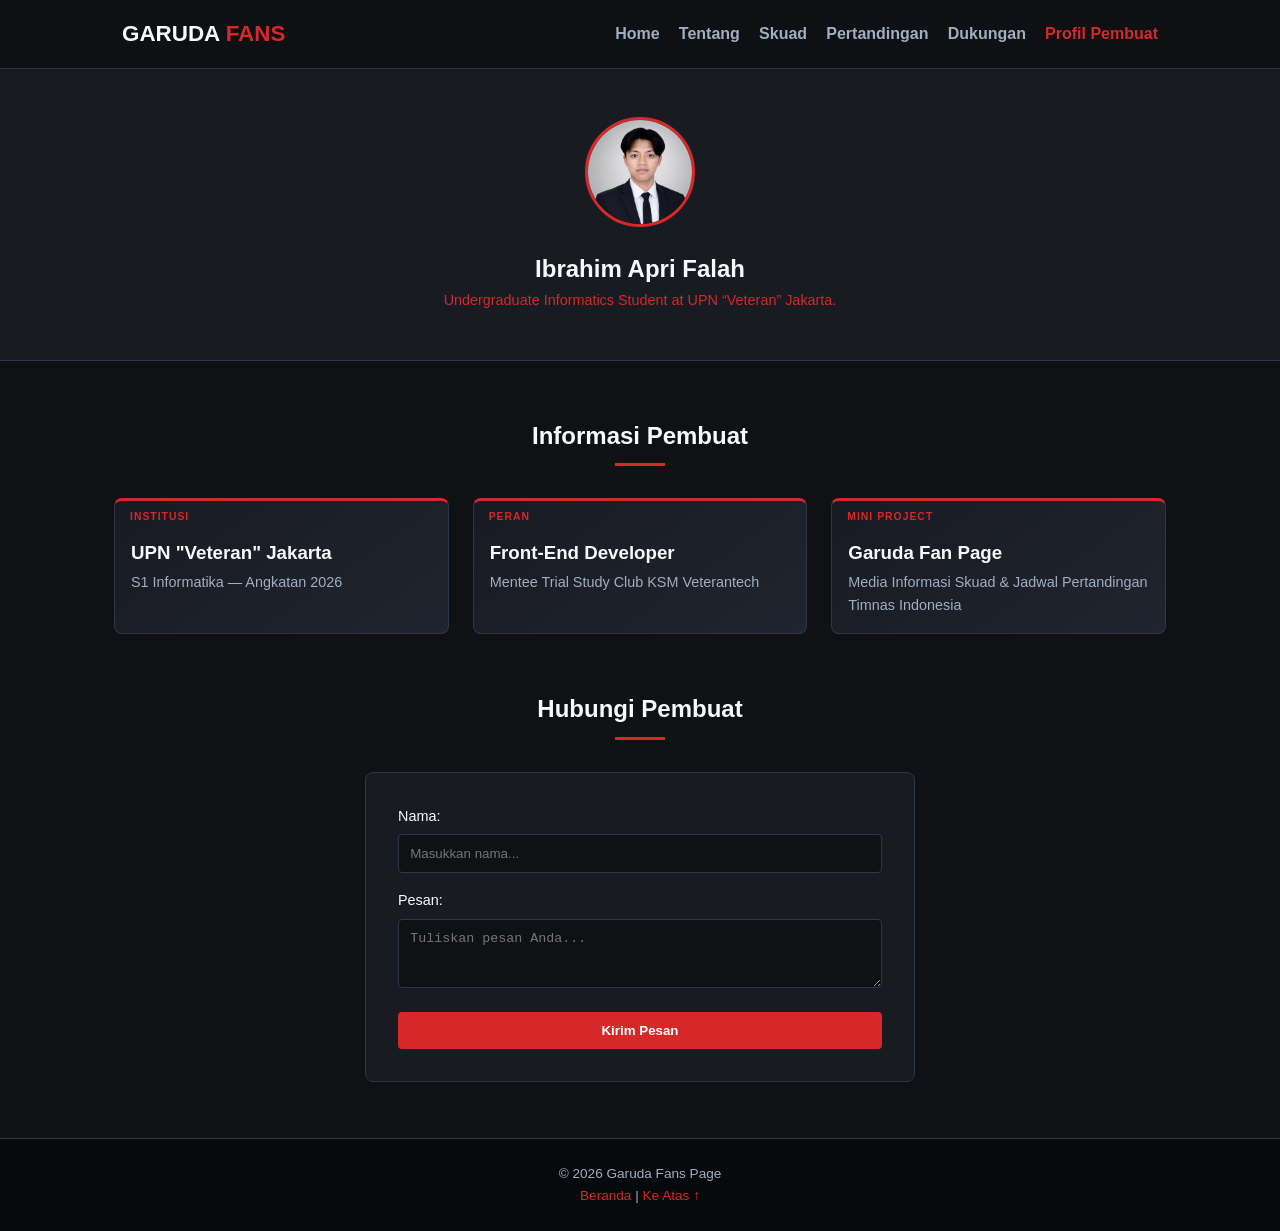
==== profile.html @ 840ba575 "Refactor code structure for improved readability and maintainability" ====
<!doctype html>
<html lang="id">
  <head>
    <meta charset="UTF-8" />
    <meta name="viewport" content="width=device-width, initial-scale=1.0" />
    <title>Profil Pembuat — Garuda Fans</title>
    <link rel="stylesheet" href="css/style.css" />
  </head>
  <body id="top">
    <header class="navbar-container">
      <nav class="navbar">
        <div class="logo">
          <a href="index.html">GARUDA <span>FANS</span></a>
        </div>
        <ul class="nav-links">
          <li><a href="index.html">Home</a></li>
          <li><a href="index.html#about">Tentang</a></li>
          <li><a href="index.html#players">Skuad</a></li>
          <li><a href="index.html#schedule">Pertandingan</a></li>
          <li><a href="index.html#favorite-form">Dukungan</a></li>
          <li><a href="profile.html" class="active">Profil Pembuat</a></li>
        </ul>
      </nav>
    </header>

    <main>
      <section class="profile-hero">
        <div class="profile-card-header">
          <div class="profile-avatar">
            <img src="/images/Baim.jpeg" alt="Foto Profil" />
          </div>
          <h1>Ibrahim Apri Falah</h1>
          <p class="profile-subtitle">
            Undergraduate Informatics Student at UPN “Veteran” Jakarta.
          </p>
        </div>
      </section>

      <section class="section-container">
        <div class="section-header">
          <h2>Informasi Pembuat</h2>
          <div class="header-line"></div>
        </div>

        <div class="info-grid">
          <div class="info-box accent-border">
            <span class="info-badge">INSTITUSI</span>
            <h3>UPN "Veteran" Jakarta</h3>
            <p>S1 Informatika — Angkatan 2026</p>
          </div>

          <div class="info-box accent-border">
            <span class="info-badge">PERAN</span>
            <h3>Front-End Developer</h3>
            <p>Mentee Trial Study Club KSM Veterantech</p>
          </div>

          <div class="info-box accent-border">
            <span class="info-badge">MINI PROJECT</span>
            <h3>Garuda Fan Page</h3>
            <p>Media Informasi Skuad & Jadwal Pertandingan Timnas Indonesia</p>
          </div>
        </div>
      </section>

      <section class="section-container">
        <div class="section-header">
          <h2>Hubungi Pembuat</h2>
          <div class="header-line"></div>
        </div>
        <form class="custom-form">
          <div class="form-group">
            <label for="sender-name">Nama:</label>
            <input
              type="text"
              id="sender-name"
              name="sender_name"
              placeholder="Masukkan nama..."
              required
            />
          </div>
          <div class="form-group">
            <label for="message">Pesan:</label>
            <textarea
              id="message"
              name="message"
              rows="3"
              placeholder="Tuliskan pesan Anda..."
            ></textarea>
          </div>
          <button type="button" class="btn btn-primary btn-block">
            Kirim Pesan 
          </button>
        </form>
      </section>
    </main>

    <footer class="footer-container">
      <div class="footer-content">
        <p>&copy; 2026 Garuda Fans Page</p>
        <p>
          <a href="index.html">Beranda</a> |
          <a href="#top">Ke Atas ↑</a>
        </p>
      </div>
    </footer>
  </body>
</html>
---- css/style.css ----
/* RESET DASAR */
* {
  margin: 0;
  padding: 0;
  box-sizing: border-box;
}

:root {
  --bg-dark: #0f1115;
  --bg-card: #181b22;
  --primary-red: #d62828;
  --primary-red-hover: #b81d1d;
  --text-light: #f8f9fa;
  --text-muted: #a0aec0;
  --border-color: #2d3748;
  --font-main: "Segoe UI", Arial, sans-serif;
}

html {
  scroll-behavior: smooth;
}

body {
  background-color: var(--bg-dark);
  color: var(--text-light);
  font-family: var(--font-main);
  line-height: 1.6;
}

/* NAVBAR (Sticky) */
.navbar-container {
  position: sticky;
  top: 0;
  z-index: 1000;
  background-color: rgba(15, 17, 21, 0.95);
  border-bottom: 1px solid var(--border-color);
}

.navbar {
  display: flex;
  justify-content: space-between;
  align-items: center;
  max-width: 1100px;
  margin: 0 auto;
  padding: 1rem 2rem;
}

.logo a {
  font-size: 1.4rem;
  font-weight: 800;
  color: var(--text-light);
  text-decoration: none;
}

.logo a span {
  color: var(--primary-red);
}

.nav-links {
  display: flex;
  list-style: none;
  gap: 1.2rem;
}

.nav-links a {
  color: var(--text-muted);
  text-decoration: none;
  font-weight: 600;
  transition: 0.3s;
}

.nav-links a:hover,
.nav-links a.active {
  color: var(--primary-red);
}

/* HERO SECTION */
.hero-section {
  background: linear-gradient(135deg, #1c0505 0%, #0f1115 100%);
  text-align: center;
  padding: 5rem 1rem;
  border-bottom: 1px solid var(--border-color);
}

.badge {
  display: inline-block;
  background-color: rgba(214, 40, 40, 0.15);
  color: var(--primary-red);
  border: 1px solid var(--primary-red);
  padding: 0.3rem 0.8rem;
  border-radius: 20px;
  font-size: 0.8rem;
  font-weight: bold;
  margin-bottom: 1rem;
}

.hero-content h1 {
  font-size: 2.5rem;
  margin-bottom: 1rem;
}

.hero-content p {
  color: var(--text-muted);
  max-width: 600px;
  margin: 0 auto 2rem auto;
}

.hero-buttons {
  display: flex;
  justify-content: center;
  gap: 1rem;
}

/* BUTTONS */
.btn {
  padding: 0.7rem 1.5rem;
  font-weight: bold;
  border-radius: 4px;
  text-decoration: none;
  cursor: pointer;
  border: none;
  transition: 0.3s;
}

.btn-primary {
  background-color: var(--primary-red);
  color: #fff;
}

.btn-primary:hover {
  background-color: var(--primary-red-hover);
}

.btn-secondary {
  background-color: transparent;
  color: var(--text-light);
  border: 1px solid var(--border-color);
}

.btn-secondary:hover {
  border-color: var(--primary-red);
  color: var(--primary-red);
}

.btn-block {
  width: 100%;
}

/* SECTIONS & LAYOUT */
.section-container {
  max-width: 1100px;
  margin: 3.5rem auto;
  padding: 0 1.5rem;
}

.section-header {
  text-align: center;
  margin-bottom: 2rem;
}

.header-line {
  width: 50px;
  height: 3px;
  background-color: var(--primary-red);
  margin: 0.5rem auto 0 auto;
}

.about-content {
  display: flex;
  gap: 2rem;
  align-items: center;
  background-color: var(--bg-card);
  padding: 2rem;
  border-radius: 8px;
  border: 1px solid var(--border-color);
}

.about-text {
  flex: 1;
}
.about-media {
  flex: 1;
}

.styled-img {
  width: 100%;
  border-radius: 6px;
}

/* CARDS (CSS Grid) */
.players-grid,
.info-grid,
.skills-grid {
  display: grid;
  grid-template-columns: repeat(auto-fit, minmax(220px, 1fr));
  gap: 1.5rem;
}

.player-card,
.info-box,
.skill-card {
  position: relative;
  background-color: var(--bg-card);
  border: 1px solid var(--border-color);
  border-radius: 8px;
  overflow: hidden;
  transition: 0.3s;
  padding: 1rem;
}

.player-card:hover {
  transform: translateY(-5px);
  border-color: var(--primary-red);
}

.card-badge {
  position: absolute;
  top: 15px;
  right: 15px;
  background-color: var(--primary-red);
  color: #fff;
  font-size: 0.7rem;
  padding: 0.2rem 0.5rem;
  border-radius: 4px;
}

/* FIX FOTO PEMAIN KEPOTONG */
.card-img-wrapper {
  width: 100%;
  height: 220px;
  overflow: hidden;
  border-radius: 4px;
}

.card-img-wrapper img {
  width: 100%;
  height: 100%;
  object-fit: cover;
  object-position: top center;
  display: block;
}

.card-body h3,
.info-box h3,
.skill-card h3 {
  margin: 0.5rem 0 0.2rem 0;
  color: var(--text-light);
}

.player-role {
  font-size: 0.85rem;
  color: var(--primary-red);
  margin-bottom: 0.5rem;
}

.player-desc,
.info-box p,
.skill-card p {
  font-size: 0.9rem;
  color: var(--text-muted);
}

/* TAMPILAN KARTU INFORMASI PRIBADI AK SEN MERAH */
.info-box.accent-border {
  position: relative;
  border-top: 3px solid var(--primary-red);
  background: linear-gradient(145deg, #181b22 0%, #20242e 100%);
  padding-top: 1.8rem;
  transition:
    transform 0.3s ease,
    box-shadow 0.3s ease;
}

.info-box.accent-border:hover {
  transform: translateY(-5px);
  box-shadow: 0 5px 15px rgba(214, 40, 40, 0.2);
}

.info-badge {
  position: absolute;
  top: 8px;
  left: 15px;
  font-size: 0.65rem;
  font-weight: 800;
  color: var(--primary-red);
  letter-spacing: 1px;
}

/* TABEL */
.table-responsive {
  overflow-x: auto;
}

.custom-table {
  width: 100%;
  border-collapse: collapse;
  background-color: var(--bg-card);
  border-radius: 8px;
  overflow: hidden;
  border: 1px solid var(--border-color);
}

.custom-table th,
.custom-table td {
  padding: 0.8rem 1rem;
  text-align: left;
  border-bottom: 1px solid var(--border-color);
}

.custom-table th {
  background-color: rgba(214, 40, 40, 0.15);
  color: var(--primary-red);
}

/* FORM */
.custom-form {
  max-width: 550px;
  margin: 0 auto;
  background-color: var(--bg-card);
  padding: 2rem;
  border-radius: 8px;
  border: 1px solid var(--border-color);
}

.form-group {
  margin-bottom: 1rem;
}

.form-group label {
  display: block;
  margin-bottom: 0.4rem;
  font-size: 0.9rem;
}

.form-group input,
.form-group textarea {
  width: 100%;
  padding: 0.7rem;
  background-color: var(--bg-dark);
  border: 1px solid var(--border-color);
  border-radius: 4px;
  color: var(--text-light);
}

.form-group input:focus,
.form-group textarea:focus {
  outline: none;
  border-color: var(--primary-red);
}

/* PROFIL HEADER */
.profile-hero {
  background-color: var(--bg-card);
  padding: 3rem 1rem;
  text-align: center;
  border-bottom: 1px solid var(--border-color);
}

.profile-avatar img {
  width: 110px;
  height: 110px;
  border-radius: 50%;
  border: 3px solid var(--primary-red);
  margin-bottom: 1rem;
  object-fit: cover;
  object-position: top center;
}

.profile-subtitle {
  color: var(--primary-red);
  font-size: 0.9rem;
}

/* FOOTER */
.footer-container {
  background-color: #08090c;
  border-top: 1px solid var(--border-color);
  padding: 1.5rem;
  text-align: center;
  margin-top: 3rem;
}

.footer-content p {
  color: var(--text-muted);
  font-size: 0.85rem;
}

.footer-content a {
  color: var(--primary-red);
  text-decoration: none;
}
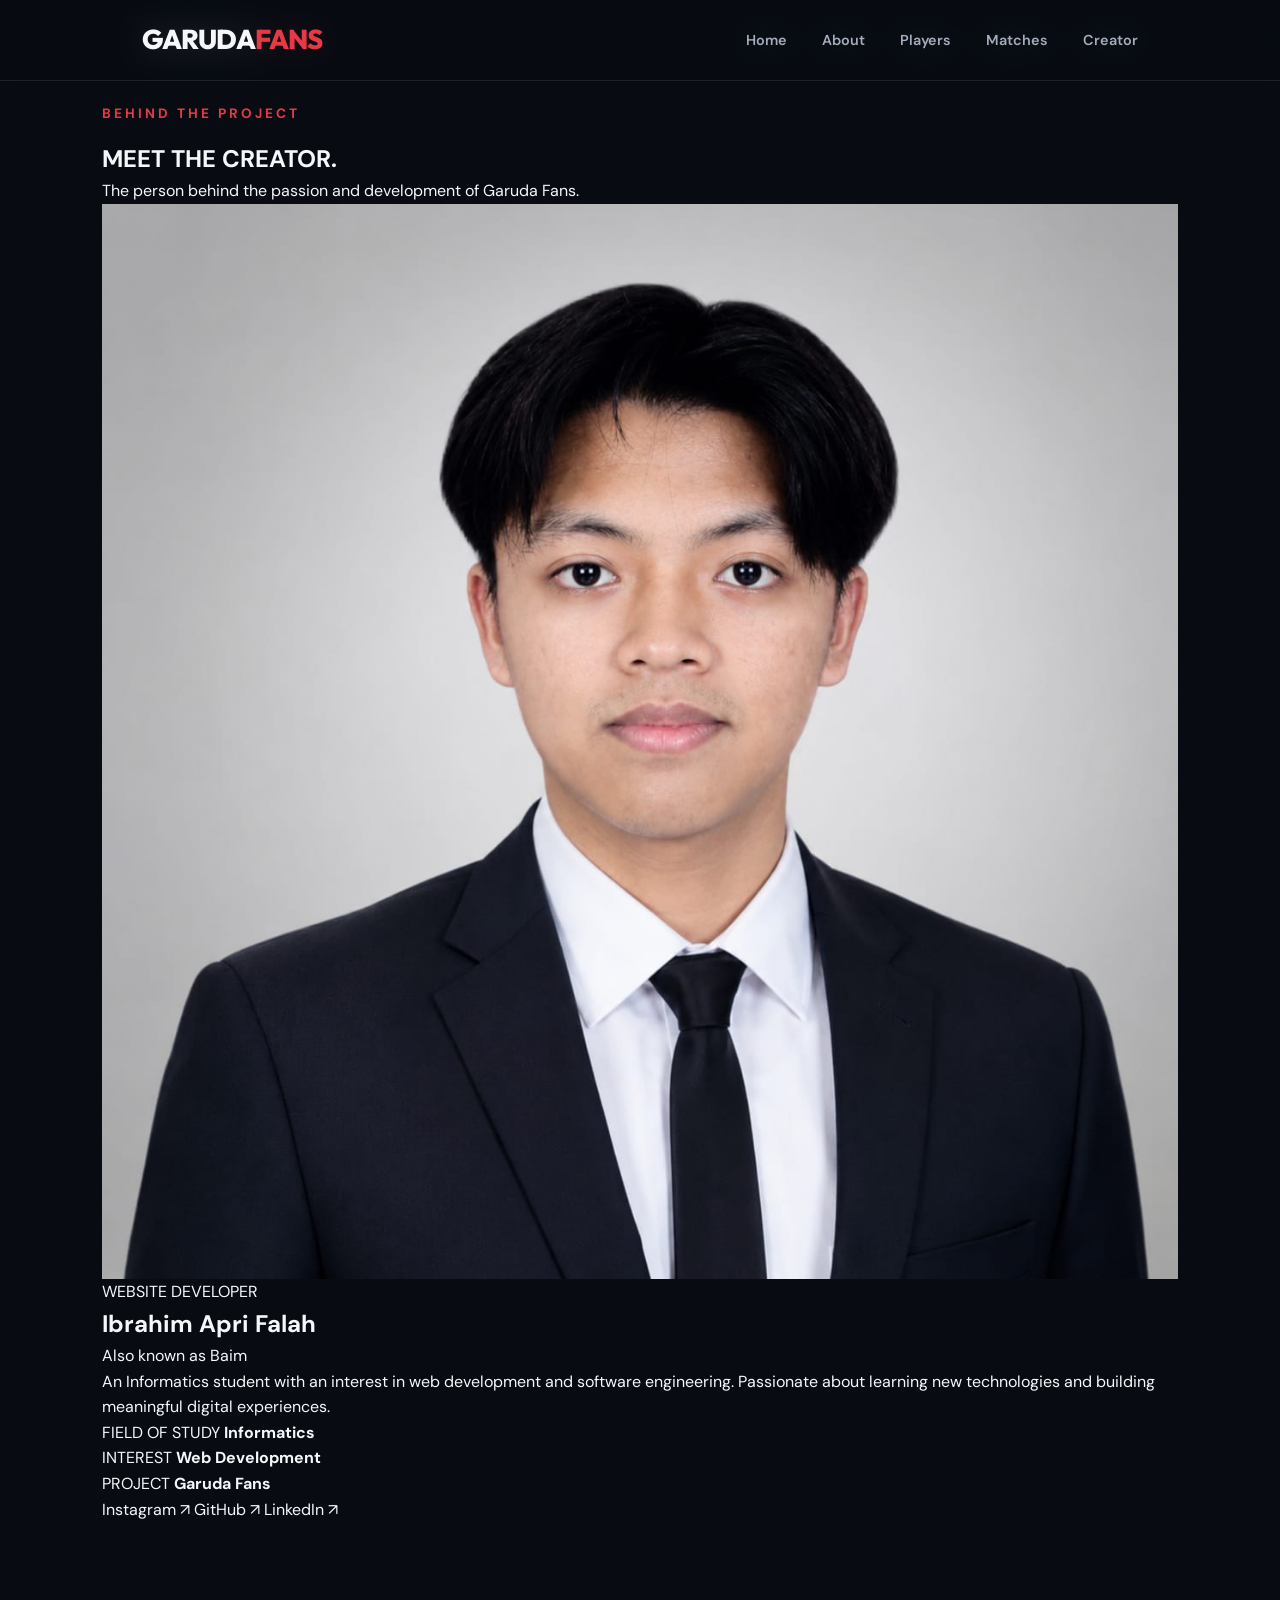
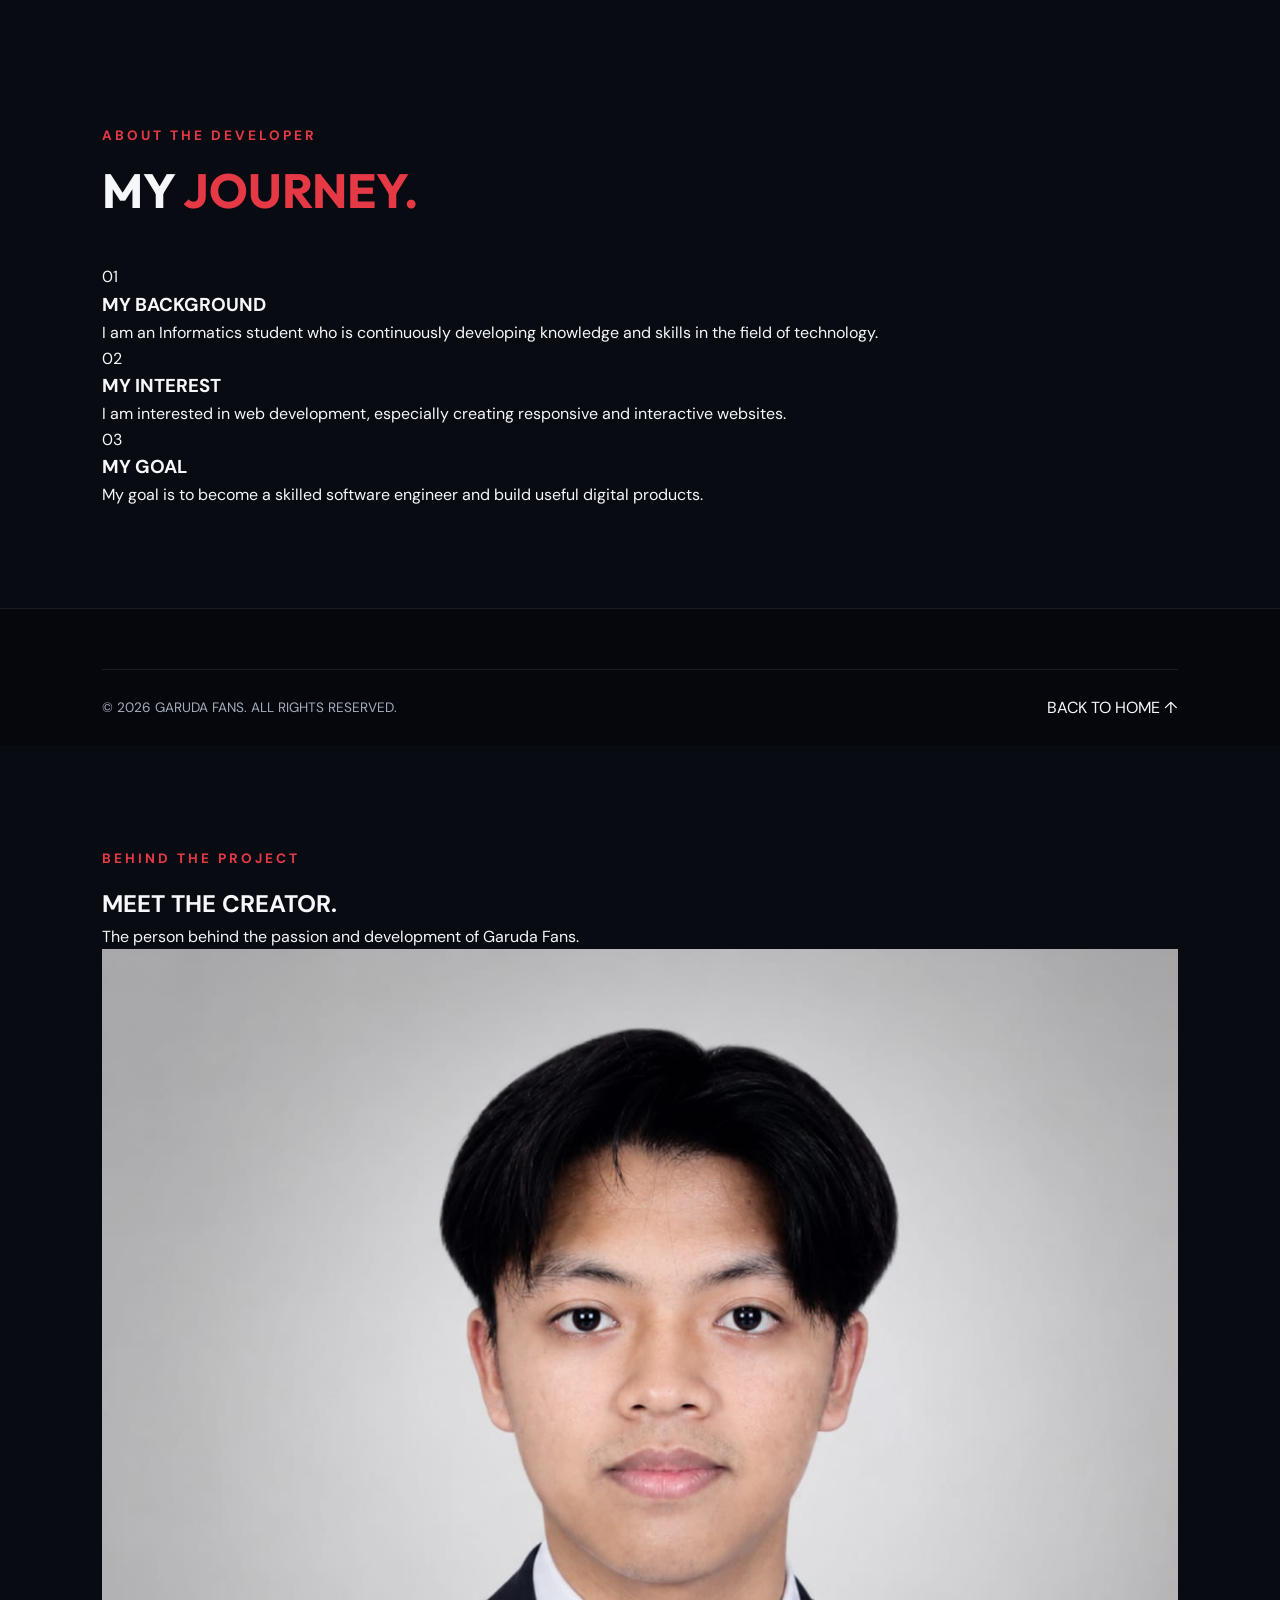
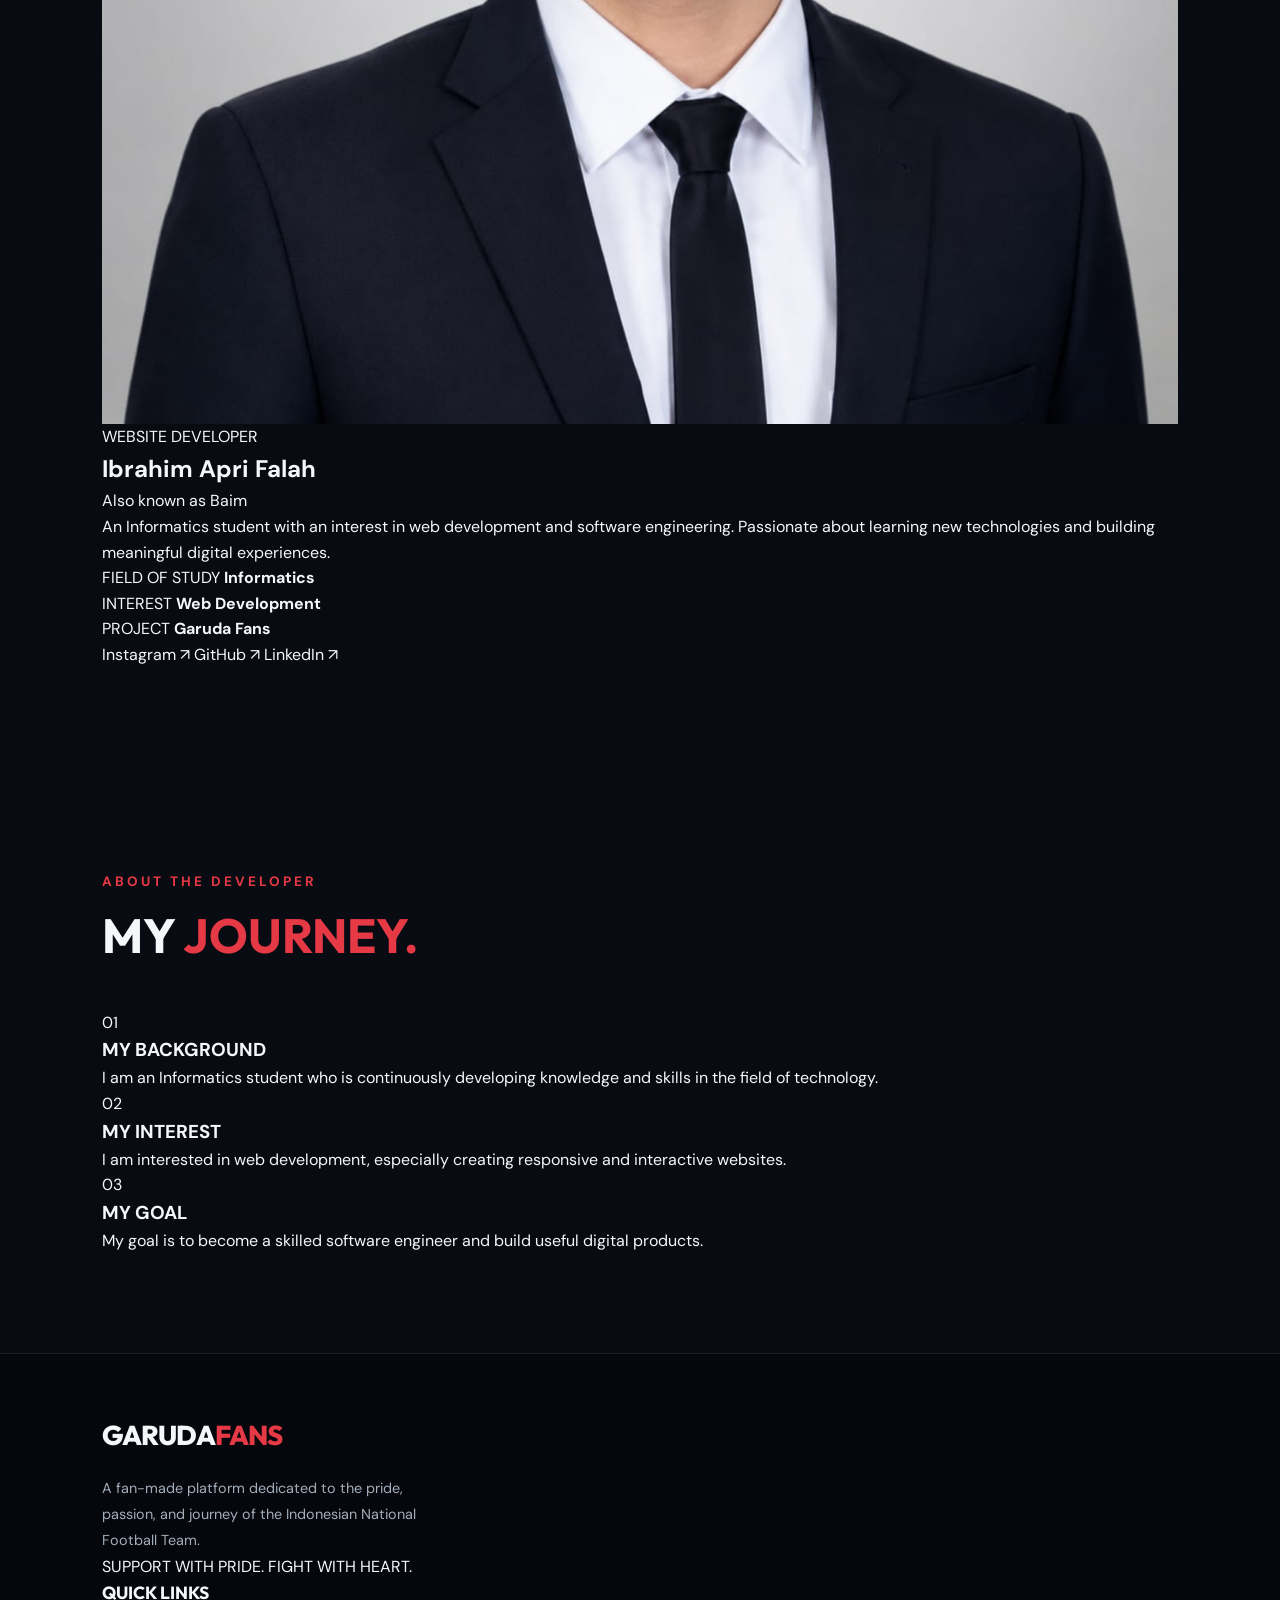
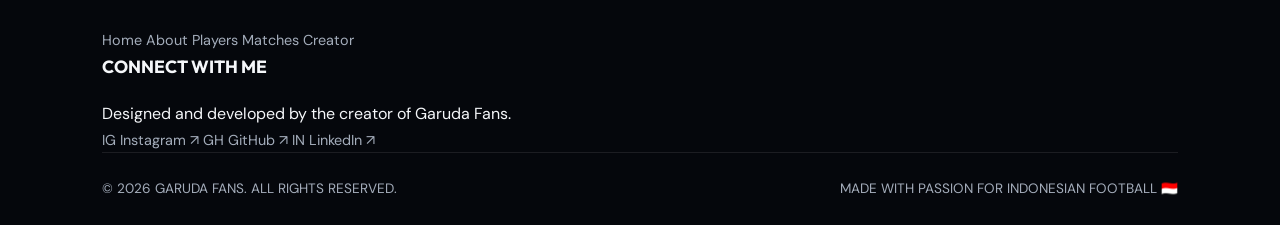
==== commit e7a92e9e: "feat: Implement main JavaScript functionality and update profile page layout and content" ====
--- a/profile.html
+++ b/profile.html
@@ -1,108 +1,417 @@
 <!doctype html>
-<html lang="id">
+<html lang="en">
   <head>
     <meta charset="UTF-8" />
     <meta name="viewport" content="width=device-width, initial-scale=1.0" />
-    <title>Profil Pembuat — Garuda Fans</title>
+
+    <title>Creator Profile | Garuda Fans</title>
+
     <link rel="stylesheet" href="css/style.css" />
   </head>
-  <body id="top">
-    <header class="navbar-container">
-      <nav class="navbar">
-        <div class="logo">
-          <a href="index.html">GARUDA <span>FANS</span></a>
-        </div>
+
+  <body class="profile-page">
+    <!-- Navbar -->
+    <header class="site-header">
+      <nav class="navbar container">
+        <a href="index.html" class="logo"> GARUDA<span>FANS</span> </a>
+
         <ul class="nav-links">
           <li><a href="index.html">Home</a></li>
-          <li><a href="index.html#about">Tentang</a></li>
-          <li><a href="index.html#players">Skuad</a></li>
-          <li><a href="index.html#schedule">Pertandingan</a></li>
-          <li><a href="index.html#favorite-form">Dukungan</a></li>
-          <li><a href="profile.html" class="active">Profil Pembuat</a></li>
+          <li><a href="index.html#about">About</a></li>
+          <li><a href="index.html#players">Players</a></li>
+          <li><a href="index.html#schedule">Matches</a></li>
+          <li><a href="profile.html" class="active">Creator</a></li>
         </ul>
       </nav>
     </header>
 
+    <!-- Profile Hero -->
     <main>
       <section class="profile-hero">
-        <div class="profile-card-header">
-          <div class="profile-avatar">
-            <img src="/images/Baim.jpeg" alt="Foto Profil" />
-          </div>
-          <h1>Ibrahim Apri Falah</h1>
-          <p class="profile-subtitle">
-            Undergraduate Informatics Student at UPN “Veteran” Jakarta.
-          </p>
+        <div class="container">
+          <div class="profile-heading">
+            <span class="section-label">BEHIND THE PROJECT</span>
+            <h1>MEET THE <span>CREATOR.</span></h1>
+            <p>The person behind the passion and development of Garuda Fans.</p>
+          </div>
+
+          <div class="profile-card">
+            <div class="profile-image">
+              <img src="assets/images/Baim.jpeg" alt="Garuda Fans creator" />
+            </div>
+
+            <div class="profile-info">
+              <span class="content-label">WEBSITE DEVELOPER</span>
+
+              <h2>Ibrahim Apri Falah</h2>
+
+              <p class="profile-nickname">Also known as Baim</p>
+
+              <p class="profile-description">
+                An Informatics student with an interest in web development and
+                software engineering. Passionate about learning new technologies
+                and building meaningful digital experiences.
+              </p>
+
+              <div class="profile-details">
+                <div class="profile-detail-item">
+                  <span>FIELD OF STUDY</span>
+                  <strong>Informatics</strong>
+                </div>
+
+                <div class="profile-detail-item">
+                  <span>INTEREST</span>
+                  <strong>Web Development</strong>
+                </div>
+
+                <div class="profile-detail-item">
+                  <span>PROJECT</span>
+                  <strong>Garuda Fans</strong>
+                </div>
+              </div>
+
+              <div class="profile-socials">
+                <a
+                  href="https://instagram.com/USERNAME"
+                  target="_blank"
+                  rel="noopener noreferrer"
+                >
+                  Instagram ↗
+                </a>
+
+                <a
+                  href="https://github.com/USERNAME"
+                  target="_blank"
+                  rel="noopener noreferrer"
+                >
+                  GitHub ↗
+                </a>
+
+                <a
+                  href="https://linkedin.com/in/USERNAME"
+                  target="_blank"
+                  rel="noopener noreferrer"
+                >
+                  LinkedIn ↗
+                </a>
+              </div>
+            </div>
+          </div>
         </div>
       </section>
 
-      <section class="section-container">
-        <div class="section-header">
-          <h2>Informasi Pembuat</h2>
-          <div class="header-line"></div>
-        </div>
-
-        <div class="info-grid">
-          <div class="info-box accent-border">
-            <span class="info-badge">INSTITUSI</span>
-            <h3>UPN "Veteran" Jakarta</h3>
-            <p>S1 Informatika — Angkatan 2026</p>
-          </div>
-
-          <div class="info-box accent-border">
-            <span class="info-badge">PERAN</span>
-            <h3>Front-End Developer</h3>
-            <p>Mentee Trial Study Club KSM Veterantech</p>
-          </div>
-
-          <div class="info-box accent-border">
-            <span class="info-badge">MINI PROJECT</span>
-            <h3>Garuda Fan Page</h3>
-            <p>Media Informasi Skuad & Jadwal Pertandingan Timnas Indonesia</p>
-          </div>
-        </div>
-      </section>
-
-      <section class="section-container">
-        <div class="section-header">
-          <h2>Hubungi Pembuat</h2>
-          <div class="header-line"></div>
-        </div>
-        <form class="custom-form">
-          <div class="form-group">
-            <label for="sender-name">Nama:</label>
-            <input
-              type="text"
-              id="sender-name"
-              name="sender_name"
-              placeholder="Masukkan nama..."
-              required
-            />
-          </div>
-          <div class="form-group">
-            <label for="message">Pesan:</label>
-            <textarea
-              id="message"
-              name="message"
-              rows="3"
-              placeholder="Tuliskan pesan Anda..."
-            ></textarea>
-          </div>
-          <button type="button" class="btn btn-primary btn-block">
-            Kirim Pesan 
-          </button>
-        </form>
+      <!-- About Creator -->
+      <section class="creator-about">
+        <div class="container">
+          <div class="section-heading">
+            <span class="section-label">ABOUT THE DEVELOPER</span>
+            <h2>MY <span>JOURNEY.</span></h2>
+          </div>
+
+          <div class="creator-about-content">
+            <div class="creator-about-card">
+              <span>01</span>
+              <h3>MY BACKGROUND</h3>
+              <p>
+                I am an Informatics student who is continuously developing
+                knowledge and skills in the field of technology.
+              </p>
+            </div>
+
+            <div class="creator-about-card">
+              <span>02</span>
+              <h3>MY INTEREST</h3>
+              <p>
+                I am interested in web development, especially creating
+                responsive and interactive websites.
+              </p>
+            </div>
+
+            <div class="creator-about-card">
+              <span>03</span>
+              <h3>MY GOAL</h3>
+              <p>
+                My goal is to become a skilled software engineer and build
+                useful digital products.
+              </p>
+            </div>
+          </div>
+        </div>
       </section>
     </main>
 
-    <footer class="footer-container">
-      <div class="footer-content">
-        <p>&copy; 2026 Garuda Fans Page</p>
-        <p>
-          <a href="index.html">Beranda</a> |
-          <a href="#top">Ke Atas ↑</a>
-        </p>
+    <!-- Footer -->
+    <footer class="site-footer">
+      <div class="container">
+        <div class="footer-bottom">
+          <p>© 2026 GARUDA FANS. ALL RIGHTS RESERVED.</p>
+
+          <a href="index.html"> BACK TO HOME ↑ </a>
+        </div>
       </div>
     </footer>
   </body>
 </html>
+
+<!doctype html>
+<html lang="en">
+  <head>
+    <meta charset="UTF-8" />
+    <meta name="viewport" content="width=device-width, initial-scale=1.0" />
+
+    <meta
+      name="description"
+      content="Meet the creator behind Garuda Fans, a fan-made platform dedicated to the Indonesian National Football Team."
+    />
+
+    <title>Creator Profile | Garuda Fans</title>
+
+    <link rel="stylesheet" href="css/style.css" />
+  </head>
+
+  <body class="profile-page">
+    <!-- ==============================
+         NAVIGATION
+    ============================== -->
+    <header class="site-header">
+      <nav class="navbar container">
+        <a href="index.html" class="logo"> GARUDA<span>FANS</span> </a>
+
+        <ul class="nav-links" id="nav-menu">
+          <li><a href="index.html">Home</a></li>
+          <li><a href="index.html#about">About</a></li>
+          <li><a href="index.html#players">Players</a></li>
+          <li><a href="index.html#schedule">Matches</a></li>
+          <li><a href="profile.html" class="active">Creator</a></li>
+        </ul>
+
+        <button
+          class="menu-toggle"
+          id="menu-toggle"
+          type="button"
+          aria-label="Open navigation menu"
+          aria-expanded="false"
+          aria-controls="nav-menu"
+        >
+          <span></span>
+          <span></span>
+          <span></span>
+        </button>
+      </nav>
+    </header>
+
+    <main>
+      <!-- ==============================
+           PROFILE HERO
+      ============================== -->
+      <section class="profile-hero">
+        <div class="container">
+          <div class="profile-heading">
+            <span class="section-label">BEHIND THE PROJECT</span>
+
+            <h1>MEET THE <span>CREATOR.</span></h1>
+
+            <p>The person behind the passion and development of Garuda Fans.</p>
+          </div>
+
+          <div class="profile-card">
+            <div class="profile-image">
+              <img
+                src="assets/images/Baim.jpeg"
+                alt="Portrait of Ibrahim Apri Falah, creator of Garuda Fans"
+              />
+            </div>
+
+            <div class="profile-info">
+              <span class="content-label">WEBSITE DEVELOPER</span>
+
+              <h2>Ibrahim Apri Falah</h2>
+
+              <p class="profile-nickname">Also known as Baim</p>
+
+              <p class="profile-description">
+                An Informatics student with an interest in web development and
+                software engineering. Passionate about learning new technologies
+                and building meaningful digital experiences.
+              </p>
+
+              <div class="profile-details">
+                <div class="profile-detail-item">
+                  <span>FIELD OF STUDY</span>
+                  <strong>Informatics</strong>
+                </div>
+
+                <div class="profile-detail-item">
+                  <span>INTEREST</span>
+                  <strong>Web Development</strong>
+                </div>
+
+                <div class="profile-detail-item">
+                  <span>PROJECT</span>
+                  <strong>Garuda Fans</strong>
+                </div>
+              </div>
+
+              <!-- Social Media -->
+              <div class="profile-socials">
+                <a
+                  href="https://instagram.com/USERNAME"
+                  target="_blank"
+                  rel="noopener noreferrer"
+                >
+                  Instagram ↗
+                </a>
+
+                <a
+                  href="https://github.com/USERNAME"
+                  target="_blank"
+                  rel="noopener noreferrer"
+                >
+                  GitHub ↗
+                </a>
+
+                <a
+                  href="https://linkedin.com/in/USERNAME"
+                  target="_blank"
+                  rel="noopener noreferrer"
+                >
+                  LinkedIn ↗
+                </a>
+              </div>
+            </div>
+          </div>
+        </div>
+      </section>
+
+      <!-- ==============================
+           CREATOR ABOUT
+      ============================== -->
+      <section class="creator-about">
+        <div class="container">
+          <div class="section-heading">
+            <span class="section-label">ABOUT THE DEVELOPER</span>
+
+            <h2>MY <span>JOURNEY.</span></h2>
+          </div>
+
+          <div class="creator-about-content">
+            <div class="creator-about-card">
+              <span>01</span>
+
+              <h3>MY BACKGROUND</h3>
+
+              <p>
+                I am an Informatics student who is continuously developing
+                knowledge and skills in the field of technology.
+              </p>
+            </div>
+
+            <div class="creator-about-card">
+              <span>02</span>
+
+              <h3>MY INTEREST</h3>
+
+              <p>
+                I am interested in web development, especially creating
+                responsive and interactive websites.
+              </p>
+            </div>
+
+            <div class="creator-about-card">
+              <span>03</span>
+
+              <h3>MY GOAL</h3>
+
+              <p>
+                My goal is to become a skilled software engineer and build
+                useful digital products.
+              </p>
+            </div>
+          </div>
+        </div>
+      </section>
+    </main>
+
+    <!-- ==============================
+         FOOTER
+    ============================== -->
+    <footer class="site-footer">
+      <div class="container">
+        <div class="footer-main">
+          <div class="footer-brand">
+            <a href="index.html" class="logo"> GARUDA<span>FANS</span> </a>
+
+            <p>
+              A fan-made platform dedicated to the pride, passion, and journey
+              of the Indonesian National Football Team.
+            </p>
+
+            <span class="footer-tagline">
+              SUPPORT WITH PRIDE. FIGHT WITH HEART.
+            </span>
+          </div>
+
+          <div class="footer-links">
+            <h3>QUICK LINKS</h3>
+
+            <a href="index.html">Home</a>
+            <a href="index.html#about">About</a>
+            <a href="index.html#players">Players</a>
+            <a href="index.html#schedule">Matches</a>
+            <a href="profile.html">Creator</a>
+          </div>
+
+          <div class="footer-social">
+            <h3>CONNECT WITH ME</h3>
+
+            <p>Designed and developed by the creator of Garuda Fans.</p>
+
+            <div class="social-list">
+              <a
+                href="https://instagram.com/USERNAME"
+                target="_blank"
+                rel="noopener noreferrer"
+                class="social-link"
+              >
+                <span>IG</span>
+                Instagram
+                <span class="social-arrow">↗</span>
+              </a>
+
+              <a
+                href="https://github.com/USERNAME"
+                target="_blank"
+                rel="noopener noreferrer"
+                class="social-link"
+              >
+                <span>GH</span>
+                GitHub
+                <span class="social-arrow">↗</span>
+              </a>
+
+              <a
+                href="https://linkedin.com/in/USERNAME"
+                target="_blank"
+                rel="noopener noreferrer"
+                class="social-link"
+              >
+                <span>IN</span>
+                LinkedIn
+                <span class="social-arrow">↗</span>
+              </a>
+            </div>
+          </div>
+        </div>
+
+        <div class="footer-bottom">
+          <p>© 2026 GARUDA FANS. ALL RIGHTS RESERVED.</p>
+
+          <p>MADE WITH PASSION FOR INDONESIAN FOOTBALL 🇮🇩</p>
+        </div>
+      </div>
+    </footer>
+
+    <!-- MAIN JAVASCRIPT -->
+    <script src="js/script.js"></script>
+  </body>
+</html>
--- a/css/style.css
+++ b/css/style.css
@@ -1,391 +1,1250 @@
-/* RESET DASAR */
+/* ==============================
+   GARUDA FANS
+   DARK MODERN STYLESHEET
+============================== */
+
+/* ==============================
+   1. GLOBAL RESET & VARIABLES
+============================== */
+
+@import url("https://fonts.googleapis.com/css2?family=DM+Sans:wght@400;500;600;700&family=Outfit:wght@400;500;600;700;800&display=swap");
+
+:root {
+  --bg-primary: #080b12;
+  --bg-secondary: #101622;
+  --bg-card: #151d2b;
+  --bg-card-hover: #1c2738;
+
+  --accent-red: #e63946;
+  --accent-red-dark: #b91f2b;
+  --accent-gold: #f4c542;
+
+  --text-primary: #f5f7fa;
+  --text-secondary: #a4adbb;
+  --border-color: rgba(255, 255, 255, 0.09);
+
+  --font-heading: "Outfit", sans-serif;
+  --font-body: "DM Sans", sans-serif;
+
+  --container-width: 1200px;
+  --section-padding: 100px 8%;
+}
+
 * {
   margin: 0;
   padding: 0;
   box-sizing: border-box;
 }
 
-:root {
-  --bg-dark: #0f1115;
-  --bg-card: #181b22;
-  --primary-red: #d62828;
-  --primary-red-hover: #b81d1d;
-  --text-light: #f8f9fa;
-  --text-muted: #a0aec0;
-  --border-color: #2d3748;
-  --font-main: "Segoe UI", Arial, sans-serif;
-}
-
 html {
   scroll-behavior: smooth;
+  scroll-padding-top: 90px;
 }
 
 body {
-  background-color: var(--bg-dark);
-  color: var(--text-light);
-  font-family: var(--font-main);
+  background: var(--bg-primary);
+  color: var(--text-primary);
+  font-family: var(--font-body);
   line-height: 1.6;
-}
-
-/* NAVBAR (Sticky) */
-.navbar-container {
-  position: sticky;
+  overflow-x: hidden;
+}
+
+a {
+  color: inherit;
+  text-decoration: none;
+}
+
+button,
+input,
+textarea {
+  font: inherit;
+}
+
+button {
+  cursor: pointer;
+}
+
+img {
+  display: block;
+  max-width: 100%;
+}
+
+section {
+  padding: var(--section-padding);
+}
+
+.section-container,
+.container {
+  max-width: var(--container-width);
+  margin: 0 auto;
+}
+
+.section-heading {
+  margin-bottom: 45px;
+}
+
+.section-heading h2 {
+  font-family: var(--font-heading);
+  font-size: clamp(2rem, 4vw, 3rem);
+  font-weight: 700;
+  line-height: 1.2;
+}
+
+.section-heading h2 span {
+  color: var(--accent-red);
+}
+
+.section-heading p {
+  margin-top: 12px;
+  color: var(--text-secondary);
+  max-width: 600px;
+}
+
+.section-label {
+  display: inline-block;
+  color: var(--accent-red);
+  font-size: 0.85rem;
+  font-weight: 700;
+  letter-spacing: 3px;
+  text-transform: uppercase;
+  margin-bottom: 15px;
+}
+
+/* ==============================
+   2. NAVBAR
+============================== */
+
+header {
+  width: 100%;
+  position: fixed;
   top: 0;
+  left: 0;
   z-index: 1000;
-  background-color: rgba(15, 17, 21, 0.95);
+  background: rgba(8, 11, 18, 0.85);
+  backdrop-filter: blur(16px);
   border-bottom: 1px solid var(--border-color);
 }
 
 .navbar {
-  display: flex;
+  max-width: var(--container-width);
+  height: 80px;
+  margin: auto;
+  padding: 0 8%;
+  display: flex;
+  align-items: center;
   justify-content: space-between;
+}
+
+.logo {
+  font-family: var(--font-heading);
+  font-size: 1.7rem;
+  font-weight: 800;
+  letter-spacing: -1px;
+}
+
+.logo span {
+  color: var(--accent-red);
+}
+
+.nav-links {
+  display: flex;
   align-items: center;
-  max-width: 1100px;
+  gap: 35px;
+  list-style: none;
+}
+
+.nav-links a {
+  color: var(--text-secondary);
+  font-size: 0.9rem;
+  font-weight: 600;
+  transition: 0.3s ease;
+}
+
+.nav-links a:hover {
+  color: var(--accent-red);
+}
+
+.nav-links .nav-cta {
+  background: var(--accent-red);
+  color: white;
+  padding: 11px 22px;
+  border-radius: 6px;
+}
+
+.nav-links .nav-cta:hover {
+  background: var(--accent-red-dark);
+  color: white;
+}
+
+/* ==============================
+   3. HERO SECTION
+============================== */
+
+.hero {
+  min-height: 100vh;
+  display: flex;
+  align-items: center;
+  position: relative;
+  padding-top: 120px;
+  overflow: hidden;
+  background:
+    radial-gradient(
+      circle at 80% 50%,
+      rgba(230, 57, 70, 0.15),
+      transparent 35%
+    ),
+    var(--bg-primary);
+}
+
+.hero-content {
+  max-width: 800px;
+  position: relative;
+  z-index: 2;
+}
+
+.hero-content .hero-label {
+  display: inline-block;
+  color: var(--accent-red);
+  font-size: 0.85rem;
+  font-weight: 700;
+  letter-spacing: 3px;
+  text-transform: uppercase;
+  margin-bottom: 20px;
+}
+
+.hero-content h1 {
+  font-family: var(--font-heading);
+  font-size: clamp(3rem, 7vw, 6rem);
+  font-weight: 800;
+  line-height: 1.05;
+  letter-spacing: -3px;
+  margin-bottom: 25px;
+}
+
+.hero-content h1 span {
+  color: var(--accent-red);
+}
+
+.hero-content p {
+  max-width: 550px;
+  color: var(--text-secondary);
+  font-size: 1.05rem;
+  line-height: 1.8;
+  margin-bottom: 35px;
+}
+
+.hero-buttons {
+  display: flex;
+  align-items: center;
+  gap: 15px;
+  flex-wrap: wrap;
+}
+
+.btn-primary,
+.btn-secondary {
+  display: inline-block;
+  padding: 14px 28px;
+  border-radius: 6px;
+  font-weight: 700;
+  transition: 0.3s ease;
+}
+
+.btn-primary {
+  background: var(--accent-red);
+  color: white;
+}
+
+.btn-primary:hover {
+  background: var(--accent-red-dark);
+  transform: translateY(-3px);
+}
+
+.btn-secondary {
+  border: 1px solid var(--border-color);
+  color: var(--text-primary);
+}
+
+.btn-secondary:hover {
+  border-color: var(--accent-red);
+  color: var(--accent-red);
+}
+
+/* ==============================
+   4. HERO IMAGE
+============================== */
+
+.hero-image {
+  position: absolute;
+  right: 8%;
+  bottom: 0;
+  width: min(38%, 480px);
+  height: 85%;
+  display: flex;
+  align-items: flex-end;
+  justify-content: center;
+  opacity: 0.85;
+}
+
+.hero-image img {
+  width: 100%;
+  height: 100%;
+  object-fit: contain;
+  object-position: bottom;
+  mask-image: linear-gradient(to bottom, black 75%, transparent 100%);
+}
+
+/* ==============================
+   5. ABOUT SECTION
+============================== */
+
+.about {
+  background: var(--bg-secondary);
+}
+
+.about-container {
+  max-width: var(--container-width);
   margin: 0 auto;
-  padding: 1rem 2rem;
-}
-
-.logo a {
-  font-size: 1.4rem;
-  font-weight: 800;
-  color: var(--text-light);
-  text-decoration: none;
-}
-
-.logo a span {
-  color: var(--primary-red);
-}
-
-.nav-links {
-  display: flex;
-  list-style: none;
-  gap: 1.2rem;
-}
-
-.nav-links a {
-  color: var(--text-muted);
-  text-decoration: none;
+  display: grid;
+  grid-template-columns: 1fr 1fr;
+  align-items: center;
+  gap: 70px;
+}
+
+.about-image {
+  position: relative;
+  min-height: 420px;
+  border-radius: 16px;
+  overflow: hidden;
+  background: var(--bg-card);
+  border: 1px solid var(--border-color);
+}
+
+.about-image img {
+  width: 100%;
+  height: 100%;
+  min-height: 420px;
+  object-fit: cover;
+  transition: transform 0.5s ease;
+}
+
+.about-image:hover img {
+  transform: scale(1.05);
+}
+
+.about-content .section-label {
+  display: inline-block;
+  color: var(--accent-red);
+  font-size: 0.85rem;
+  font-weight: 700;
+  letter-spacing: 3px;
+  text-transform: uppercase;
+  margin-bottom: 15px;
+}
+
+.about-content h2 {
+  font-family: var(--font-heading);
+  font-size: clamp(2rem, 4vw, 3rem);
+  line-height: 1.2;
+  margin-bottom: 25px;
+}
+
+.about-content h2 span {
+  color: var(--accent-red);
+}
+
+.about-content p {
+  color: var(--text-secondary);
+  line-height: 1.9;
+  margin-bottom: 18px;
+}
+
+.about-stats {
+  display: grid;
+  grid-template-columns: repeat(2, 1fr);
+  gap: 15px;
+  margin-top: 35px;
+}
+
+.stat-item {
+  padding: 20px;
+  background: var(--bg-card);
+  border: 1px solid var(--border-color);
+  border-radius: 10px;
+}
+
+.stat-item h3 {
+  font-family: var(--font-heading);
+  color: var(--accent-red);
+  font-size: 1.8rem;
+  margin-bottom: 5px;
+}
+
+.stat-item p {
+  font-size: 0.85rem;
+  margin: 0;
+}
+
+/* ==============================
+   6. PLAYERS GALLERY
+============================== */
+
+.players-section {
+  background: var(--bg-primary);
+}
+
+.player-categories {
+  display: flex;
+  flex-wrap: wrap;
+  gap: 12px;
+  margin-bottom: 30px;
+}
+
+.category-btn {
+  padding: 10px 22px;
+  border: 1px solid var(--border-color);
+  border-radius: 30px;
+  background: transparent;
+  color: var(--text-secondary);
   font-weight: 600;
-  transition: 0.3s;
-}
-
-.nav-links a:hover,
-.nav-links a.active {
-  color: var(--primary-red);
-}
-
-/* HERO SECTION */
-.hero-section {
-  background: linear-gradient(135deg, #1c0505 0%, #0f1115 100%);
-  text-align: center;
-  padding: 5rem 1rem;
-  border-bottom: 1px solid var(--border-color);
-}
-
-.badge {
-  display: inline-block;
-  background-color: rgba(214, 40, 40, 0.15);
-  color: var(--primary-red);
-  border: 1px solid var(--primary-red);
-  padding: 0.3rem 0.8rem;
-  border-radius: 20px;
-  font-size: 0.8rem;
-  font-weight: bold;
-  margin-bottom: 1rem;
-}
-
-.hero-content h1 {
-  font-size: 2.5rem;
-  margin-bottom: 1rem;
-}
-
-.hero-content p {
-  color: var(--text-muted);
-  max-width: 600px;
-  margin: 0 auto 2rem auto;
-}
-
-.hero-buttons {
-  display: flex;
-  justify-content: center;
-  gap: 1rem;
-}
-
-/* BUTTONS */
-.btn {
-  padding: 0.7rem 1.5rem;
-  font-weight: bold;
-  border-radius: 4px;
-  text-decoration: none;
-  cursor: pointer;
+  transition: 0.3s ease;
+}
+
+.category-btn:hover,
+.category-btn.active {
+  background: var(--accent-red);
+  border-color: var(--accent-red);
+  color: white;
+}
+
+.players-gallery {
+  display: flex;
+  gap: 22px;
+  overflow-x: auto;
+  scroll-behavior: smooth;
+  scrollbar-width: none;
+  padding: 10px 2px 25px;
+}
+
+.players-gallery::-webkit-scrollbar {
+  display: none;
+}
+
+.player-card {
+  flex: 0 0 260px;
+  min-width: 260px;
+  background: var(--bg-card);
+  border: 1px solid var(--border-color);
+  border-radius: 14px;
+  overflow: hidden;
+  transition:
+    transform 0.3s ease,
+    border-color 0.3s ease;
+}
+
+.player-card:hover {
+  transform: translateY(-8px);
+  border-color: var(--accent-red);
+}
+
+.player-card-btn {
+  display: block;
+  width: 100%;
+  padding: 0;
   border: none;
-  transition: 0.3s;
-}
-
-.btn-primary {
-  background-color: var(--primary-red);
-  color: #fff;
-}
-
-.btn-primary:hover {
-  background-color: var(--primary-red-hover);
-}
-
-.btn-secondary {
-  background-color: transparent;
-  color: var(--text-light);
-  border: 1px solid var(--border-color);
-}
-
-.btn-secondary:hover {
-  border-color: var(--primary-red);
-  color: var(--primary-red);
-}
-
-.btn-block {
-  width: 100%;
-}
-
-/* SECTIONS & LAYOUT */
-.section-container {
-  max-width: 1100px;
-  margin: 3.5rem auto;
-  padding: 0 1.5rem;
-}
-
-.section-header {
-  text-align: center;
-  margin-bottom: 2rem;
-}
-
-.header-line {
-  width: 50px;
-  height: 3px;
-  background-color: var(--primary-red);
-  margin: 0.5rem auto 0 auto;
-}
-
-.about-content {
-  display: flex;
-  gap: 2rem;
-  align-items: center;
-  background-color: var(--bg-card);
-  padding: 2rem;
-  border-radius: 8px;
-  border: 1px solid var(--border-color);
-}
-
-.about-text {
-  flex: 1;
-}
-.about-media {
-  flex: 1;
-}
-
-.styled-img {
-  width: 100%;
-  border-radius: 6px;
-}
-
-/* CARDS (CSS Grid) */
-.players-grid,
-.info-grid,
-.skills-grid {
-  display: grid;
-  grid-template-columns: repeat(auto-fit, minmax(220px, 1fr));
-  gap: 1.5rem;
-}
-
-.player-card,
-.info-box,
-.skill-card {
+  background: transparent;
+  color: inherit;
+  text-align: left;
+}
+
+.player-card-btn:focus-visible {
+  outline: 2px solid var(--accent-gold);
+  outline-offset: -3px;
+}
+
+.player-image {
+  height: 300px;
   position: relative;
-  background-color: var(--bg-card);
-  border: 1px solid var(--border-color);
-  border-radius: 8px;
   overflow: hidden;
-  transition: 0.3s;
-  padding: 1rem;
-}
-
-.player-card:hover {
-  transform: translateY(-5px);
-  border-color: var(--primary-red);
-}
-
-.card-badge {
-  position: absolute;
-  top: 15px;
-  right: 15px;
-  background-color: var(--primary-red);
-  color: #fff;
-  font-size: 0.7rem;
-  padding: 0.2rem 0.5rem;
-  border-radius: 4px;
-}
-
-/* FIX FOTO PEMAIN KEPOTONG */
-.card-img-wrapper {
-  width: 100%;
-  height: 220px;
-  overflow: hidden;
-  border-radius: 4px;
-}
-
-.card-img-wrapper img {
+  background: var(--bg-secondary);
+}
+
+.player-image img {
   width: 100%;
   height: 100%;
   object-fit: cover;
-  object-position: top center;
+  object-position: center top;
+  transition: transform 0.5s ease;
+}
+
+.player-card:hover .player-image img {
+  transform: scale(1.07);
+}
+
+.player-number {
+  position: absolute;
+  top: 15px;
+  left: 15px;
+  padding: 6px 12px;
+  border-radius: 6px;
+  background: var(--accent-red);
+  color: white;
+  font-weight: 700;
+}
+
+.view-player {
+  position: absolute;
+  right: 15px;
+  bottom: 15px;
+  padding: 8px 12px;
+  border-radius: 5px;
+  background: rgba(8, 11, 18, 0.85);
+  color: white;
+  font-size: 0.75rem;
+  font-weight: 700;
+  opacity: 0;
+  transform: translateY(8px);
+  transition: 0.3s ease;
+}
+
+.player-card:hover .view-player {
+  opacity: 1;
+  transform: translateY(0);
+}
+
+.player-info {
+  padding: 20px;
+}
+
+.player-position {
+  display: inline-block;
+  color: var(--accent-red);
+  font-size: 0.75rem;
+  font-weight: 700;
+  letter-spacing: 1.5px;
+  margin-bottom: 8px;
+}
+
+.player-info h3 {
+  font-family: var(--font-heading);
+  font-size: 1.25rem;
+  margin-bottom: 5px;
+}
+
+.player-info p {
+  color: var(--text-secondary);
+  font-size: 0.9rem;
+}
+
+.gallery-footer {
+  display: flex;
+  align-items: center;
+  justify-content: space-between;
+  gap: 20px;
+  margin-top: 15px;
+}
+
+.gallery-footer > p {
+  color: var(--text-secondary);
+  font-size: 0.75rem;
+  font-weight: 700;
+  letter-spacing: 2px;
+}
+
+.gallery-controls {
+  display: flex;
+  gap: 12px;
+}
+
+.gallery-arrow {
+  width: 45px;
+  height: 45px;
+  border: 1px solid var(--border-color);
+  border-radius: 50%;
+  background: var(--bg-card);
+  color: var(--text-primary);
+  font-size: 1.2rem;
+  transition: 0.3s ease;
+}
+
+.gallery-arrow:hover {
+  background: var(--accent-red);
+  border-color: var(--accent-red);
+}
+
+/* ==============================
+   7. PLAYER DETAIL MODAL
+============================== */
+
+.player-modal {
+  position: fixed;
+  inset: 0;
+  z-index: 2000;
+  display: none;
+  align-items: center;
+  justify-content: center;
+  padding: 20px;
+  background: rgba(0, 0, 0, 0.8);
+  backdrop-filter: blur(8px);
+}
+
+.player-modal.active {
+  display: flex;
+}
+
+.modal-overlay {
+  position: absolute;
+  inset: 0;
+}
+
+.modal-content {
+  position: relative;
+  z-index: 1;
+  display: grid;
+  grid-template-columns: 0.85fr 1.15fr;
+  gap: 30px;
+  width: 100%;
+  max-width: 750px;
+  max-height: 90vh;
+  overflow-y: auto;
+  padding: 35px;
+  background: var(--bg-card);
+  border: 1px solid var(--border-color);
+  border-radius: 16px;
+}
+
+.modal-close {
+  position: absolute;
+  top: 12px;
+  right: 12px;
+  z-index: 2;
+  width: 35px;
+  height: 35px;
+  border: none;
+  border-radius: 50%;
+  background: var(--bg-secondary);
+  color: white;
+  font-size: 1.3rem;
+}
+
+.modal-close:hover {
+  background: var(--accent-red);
+}
+
+.modal-player-image {
+  min-height: 300px;
+  overflow: hidden;
+  border-radius: 10px;
+  background: var(--bg-secondary);
+}
+
+.modal-player-image img {
+  width: 100%;
+  height: 100%;
+  min-height: 300px;
+  object-fit: cover;
+  object-position: center top;
+}
+
+.modal-player-info {
+  align-self: center;
+}
+
+.modal-content h2 {
+  font-family: var(--font-heading);
+  font-size: 2rem;
+  margin-bottom: 12px;
+}
+
+.modal-content p {
+  color: var(--text-secondary);
+  line-height: 1.7;
+}
+
+.modal-player-stats {
+  display: grid;
+  grid-template-columns: repeat(3, 1fr);
+  gap: 10px;
+  margin-top: 25px;
+}
+
+.modal-player-stats div {
+  padding: 12px;
+  border-radius: 8px;
+  background: var(--bg-secondary);
+}
+
+.modal-player-stats span {
   display: block;
-}
-
-.card-body h3,
-.info-box h3,
-.skill-card h3 {
-  margin: 0.5rem 0 0.2rem 0;
-  color: var(--text-light);
-}
-
-.player-role {
+  color: var(--text-secondary);
+  font-size: 0.65rem;
+  font-weight: 700;
+  margin-bottom: 5px;
+}
+
+.modal-player-stats strong {
+  font-family: var(--font-heading);
+  color: var(--accent-red);
+  font-size: 0.9rem;
+}
+
+/* ==============================
+   8. MATCH SCHEDULE
+============================== */
+
+.schedule {
+  background: var(--bg-secondary);
+}
+
+.schedule-list {
+  display: flex;
+  flex-direction: column;
+  gap: 18px;
+  max-width: 900px;
+  margin: 0 auto;
+}
+
+.match-card {
+  display: grid;
+  grid-template-columns: 1fr 2fr 1fr;
+  align-items: center;
+  gap: 25px;
+  padding: 25px 30px;
+  background: var(--bg-card);
+  border: 1px solid var(--border-color);
+  border-radius: 12px;
+  transition:
+    border-color 0.3s ease,
+    transform 0.3s ease;
+}
+
+.match-card:hover {
+  border-color: var(--accent-red);
+  transform: translateY(-4px);
+}
+
+.match-date {
+  text-align: center;
+}
+
+.match-date h3 {
+  font-family: var(--font-heading);
+  color: var(--accent-red);
+  font-size: 1.5rem;
+}
+
+.match-date p {
+  color: var(--text-secondary);
   font-size: 0.85rem;
-  color: var(--primary-red);
-  margin-bottom: 0.5rem;
-}
-
-.player-desc,
-.info-box p,
-.skill-card p {
+}
+
+.match-teams {
+  display: flex;
+  align-items: center;
+  justify-content: center;
+  gap: 25px;
+}
+
+.team {
+  display: flex;
+  flex-direction: column;
+  align-items: center;
+  gap: 10px;
+  text-align: center;
+  flex: 1;
+}
+
+.team img {
+  width: 55px;
+  height: 55px;
+  object-fit: contain;
+}
+
+.team h4 {
+  font-family: var(--font-heading);
+  font-size: 1rem;
+}
+
+.match-vs {
+  color: var(--accent-gold);
+  font-family: var(--font-heading);
+  font-weight: 800;
+  font-size: 1.1rem;
+}
+
+.match-status {
+  text-align: center;
+}
+
+.match-status span {
+  display: inline-block;
+  padding: 8px 15px;
+  border-radius: 30px;
+  background: rgba(244, 197, 66, 0.12);
+  color: var(--accent-gold);
+  font-size: 0.8rem;
+  font-weight: 700;
+}
+
+.match-status p {
+  color: var(--text-secondary);
+  font-size: 0.8rem;
+  margin-top: 8px;
+}
+
+/* ==============================
+   9. FAN SUPPORT FORM
+============================== */
+
+.support {
+  background: var(--bg-primary);
+}
+
+.support-container {
+  max-width: 800px;
+  margin: 0 auto;
+  padding: 45px;
+  background: var(--bg-card);
+  border: 1px solid var(--border-color);
+  border-radius: 16px;
+}
+
+.support-container .section-heading {
+  text-align: center;
+}
+
+.support-container .section-heading p {
+  margin-left: auto;
+  margin-right: auto;
+}
+
+.support-form {
+  display: flex;
+  flex-direction: column;
+  gap: 22px;
+}
+
+.form-group {
+  display: flex;
+  flex-direction: column;
+  gap: 9px;
+}
+
+.form-group label {
   font-size: 0.9rem;
-  color: var(--text-muted);
-}
-
-/* TAMPILAN KARTU INFORMASI PRIBADI AK SEN MERAH */
-.info-box.accent-border {
-  position: relative;
-  border-top: 3px solid var(--primary-red);
-  background: linear-gradient(145deg, #181b22 0%, #20242e 100%);
-  padding-top: 1.8rem;
-  transition:
-    transform 0.3s ease,
-    box-shadow 0.3s ease;
-}
-
-.info-box.accent-border:hover {
-  transform: translateY(-5px);
-  box-shadow: 0 5px 15px rgba(214, 40, 40, 0.2);
-}
-
-.info-badge {
-  position: absolute;
-  top: 8px;
-  left: 15px;
-  font-size: 0.65rem;
-  font-weight: 800;
-  color: var(--primary-red);
-  letter-spacing: 1px;
-}
-
-/* TABEL */
-.table-responsive {
-  overflow-x: auto;
-}
-
-.custom-table {
-  width: 100%;
-  border-collapse: collapse;
-  background-color: var(--bg-card);
-  border-radius: 8px;
-  overflow: hidden;
-  border: 1px solid var(--border-color);
-}
-
-.custom-table th,
-.custom-table td {
-  padding: 0.8rem 1rem;
-  text-align: left;
-  border-bottom: 1px solid var(--border-color);
-}
-
-.custom-table th {
-  background-color: rgba(214, 40, 40, 0.15);
-  color: var(--primary-red);
-}
-
-/* FORM */
-.custom-form {
-  max-width: 550px;
-  margin: 0 auto;
-  background-color: var(--bg-card);
-  padding: 2rem;
-  border-radius: 8px;
-  border: 1px solid var(--border-color);
-}
-
-.form-group {
-  margin-bottom: 1rem;
-}
-
-.form-group label {
-  display: block;
-  margin-bottom: 0.4rem;
-  font-size: 0.9rem;
+  font-weight: 600;
+  color: var(--text-primary);
 }
 
 .form-group input,
 .form-group textarea {
   width: 100%;
-  padding: 0.7rem;
-  background-color: var(--bg-dark);
+  padding: 14px 16px;
   border: 1px solid var(--border-color);
-  border-radius: 4px;
-  color: var(--text-light);
+  border-radius: 8px;
+  outline: none;
+  background: var(--bg-secondary);
+  color: var(--text-primary);
+  transition: border-color 0.3s ease;
+}
+
+.form-group input::placeholder,
+.form-group textarea::placeholder {
+  color: #737d8d;
 }
 
 .form-group input:focus,
 .form-group textarea:focus {
-  outline: none;
-  border-color: var(--primary-red);
-}
-
-/* PROFIL HEADER */
-.profile-hero {
-  background-color: var(--bg-card);
-  padding: 3rem 1rem;
-  text-align: center;
-  border-bottom: 1px solid var(--border-color);
-}
-
-.profile-avatar img {
-  width: 110px;
-  height: 110px;
-  border-radius: 50%;
-  border: 3px solid var(--primary-red);
-  margin-bottom: 1rem;
-  object-fit: cover;
-  object-position: top center;
-}
-
-.profile-subtitle {
-  color: var(--primary-red);
+  border-color: var(--accent-red);
+}
+
+.form-group textarea {
+  min-height: 140px;
+  resize: vertical;
+}
+
+.support-form button {
+  width: 100%;
+  padding: 15px;
+  border: none;
+  border-radius: 8px;
+  background: var(--accent-red);
+  color: white;
+  font-weight: 700;
+  transition:
+    background 0.3s ease,
+    transform 0.3s ease;
+}
+
+.support-form button:hover {
+  background: var(--accent-red-dark);
+  transform: translateY(-2px);
+}
+
+.support-messages {
+  margin-top: 25px;
+  display: flex;
+  flex-direction: column;
+  gap: 12px;
+}
+
+.support-message {
+  padding: 16px;
+  border-radius: 8px;
+  background: var(--bg-secondary);
+  border: 1px solid var(--border-color);
+}
+
+.support-message h4 {
+  margin-bottom: 5px;
+  color: var(--accent-red);
+}
+
+.support-message p {
+  color: var(--text-secondary);
+  overflow-wrap: anywhere;
+}
+
+/* ==============================
+   10. FOOTER
+============================== */
+
+footer {
+  background: #05070c;
+  border-top: 1px solid var(--border-color);
+  padding: 60px 8% 25px;
+}
+
+.footer-container {
+  max-width: var(--container-width);
+  margin: 0 auto;
+  display: grid;
+  grid-template-columns: 2fr 1fr 1fr;
+  gap: 50px;
+  padding-bottom: 45px;
+}
+
+.footer-brand .logo {
+  display: inline-block;
+  margin-bottom: 18px;
+}
+
+.footer-brand p {
+  max-width: 350px;
+  color: var(--text-secondary);
   font-size: 0.9rem;
-}
-
-/* FOOTER */
-.footer-container {
-  background-color: #08090c;
+  line-height: 1.8;
+}
+
+.footer-links h3,
+.footer-social h3 {
+  font-family: var(--font-heading);
+  font-size: 1.1rem;
+  margin-bottom: 20px;
+}
+
+.footer-links ul,
+.footer-social ul {
+  list-style: none;
+  display: flex;
+  flex-direction: column;
+  gap: 12px;
+}
+
+.footer-links a,
+.footer-social a {
+  color: var(--text-secondary);
+  font-size: 0.9rem;
+  transition: color 0.3s ease;
+}
+
+.footer-links a:hover,
+.footer-social a:hover {
+  color: var(--accent-red);
+}
+
+.footer-bottom {
+  max-width: var(--container-width);
+  margin: 0 auto;
+  padding-top: 25px;
   border-top: 1px solid var(--border-color);
-  padding: 1.5rem;
-  text-align: center;
-  margin-top: 3rem;
-}
-
-.footer-content p {
-  color: var(--text-muted);
+  display: flex;
+  justify-content: space-between;
+  align-items: center;
+  gap: 15px;
+}
+
+.footer-bottom p {
+  color: var(--text-secondary);
   font-size: 0.85rem;
 }
 
-.footer-content a {
-  color: var(--primary-red);
-  text-decoration: none;
-}
+/* ==============================
+   11. RESPONSIVE DESIGN
+============================== */
+
+/* TABLET */
+
+@media (max-width: 992px) {
+  :root {
+    --section-padding: 80px 6%;
+  }
+
+  .navbar {
+    padding: 0 6%;
+  }
+
+  .nav-links {
+    gap: 20px;
+  }
+
+  .hero-image {
+    right: 3%;
+    width: 42%;
+    opacity: 0.5;
+  }
+
+  .about-container {
+    gap: 35px;
+  }
+
+  .footer-container {
+    grid-template-columns: 1.5fr 1fr 1fr;
+    gap: 30px;
+  }
+}
+
+/* MOBILE */
+
+@media (max-width: 768px) {
+  :root {
+    --section-padding: 75px 6%;
+  }
+
+  .navbar {
+    height: 70px;
+  }
+
+  .nav-links {
+    display: none;
+  }
+
+  .hero {
+    min-height: 90vh;
+    padding-top: 110px;
+  }
+
+  .hero-content {
+    max-width: 100%;
+  }
+
+  .hero-content h1 {
+    font-size: clamp(2.8rem, 12vw, 4.5rem);
+    letter-spacing: -2px;
+  }
+
+  .hero-content p {
+    font-size: 0.95rem;
+  }
+
+  .hero-image {
+    right: 0;
+    width: 65%;
+    height: 55%;
+    opacity: 0.2;
+  }
+
+  .about-container {
+    grid-template-columns: 1fr;
+    gap: 35px;
+  }
+
+  .about-image,
+  .about-image img {
+    min-height: 300px;
+  }
+
+  .player-categories {
+    gap: 8px;
+  }
+
+  .category-btn {
+    padding: 9px 16px;
+    font-size: 0.85rem;
+  }
+
+  .player-card {
+    flex-basis: 230px;
+    min-width: 230px;
+  }
+
+  .player-image {
+    height: 270px;
+  }
+
+  .gallery-footer {
+    align-items: center;
+  }
+
+  .gallery-footer > p {
+    font-size: 0.65rem;
+  }
+
+  .match-card {
+    grid-template-columns: 1fr;
+    gap: 20px;
+    padding: 25px 20px;
+  }
+
+  .match-teams {
+    gap: 15px;
+  }
+
+  .match-status {
+    text-align: center;
+  }
+
+  .support-container {
+    padding: 30px 22px;
+  }
+
+  .footer-container {
+    grid-template-columns: 1fr 1fr;
+    gap: 35px;
+  }
+
+  .footer-brand {
+    grid-column: 1 / -1;
+  }
+
+  .footer-bottom {
+    flex-direction: column;
+    text-align: center;
+  }
+
+  .modal-content {
+    grid-template-columns: 1fr;
+    gap: 20px;
+    max-width: 480px;
+    padding: 30px 22px;
+  }
+
+  .modal-player-image,
+  .modal-player-image img {
+    min-height: 220px;
+    max-height: 280px;
+  }
+}
+
+/* SMALL MOBILE */
+
+@media (max-width: 480px) {
+  :root {
+    --section-padding: 65px 5%;
+  }
+
+  .hero-content h1 {
+    font-size: 2.7rem;
+  }
+
+  .hero-buttons {
+    align-items: stretch;
+    flex-direction: column;
+  }
+
+  .hero-buttons a {
+    text-align: center;
+  }
+
+  .about-stats {
+    grid-template-columns: 1fr 1fr;
+  }
+
+  .player-card {
+    flex-basis: 210px;
+    min-width: 210px;
+  }
+
+  .player-image {
+    height: 240px;
+  }
+
+  .gallery-footer {
+    align-items: flex-start;
+    flex-direction: column;
+  }
+
+  .team h4 {
+    font-size: 0.85rem;
+  }
+
+  .team img {
+    width: 45px;
+    height: 45px;
+  }
+
+  .modal-content {
+    padding: 28px 18px;
+  }
+
+  .modal-player-stats {
+    gap: 6px;
+  }
+
+  .footer-container {
+    grid-template-columns: 1fr;
+  }
+
+  .footer-brand {
+    grid-column: auto;
+  }
+}
+
+/* ==============================
+   12. MOBILE HAMBURGER MENU
+============================== */
+
+.menu-toggle {
+  display: none;
+  flex-direction: column;
+  justify-content: center;
+  gap: 6px;
+  width: 42px;
+  height: 42px;
+  padding: 8px;
+  border: 1px solid var(--border-color);
+  border-radius: 8px;
+  background: var(--bg-card);
+  cursor: pointer;
+}
+
+.menu-toggle span {
+  width: 100%;
+  height: 2px;
+  background: var(--text-primary);
+  border-radius: 5px;
+  transition: 0.3s ease;
+}
+
+@media (max-width: 768px) {
+  .menu-toggle {
+    display: flex;
+  }
+
+  .nav-links {
+    position: absolute;
+    top: 70px;
+    left: 0;
+    width: 100%;
+    padding: 25px 6%;
+    display: none;
+    flex-direction: column;
+    align-items: flex-start;
+    gap: 22px;
+    background: var(--bg-secondary);
+    border-bottom: 1px solid var(--border-color);
+  }
+
+  .nav-links.active {
+    display: flex;
+  }
+}
--- a/css/style.css
+++ b/css/style.css
@@ -1,391 +1,1250 @@
-/* RESET DASAR */
+/* ==============================
+   GARUDA FANS
+   DARK MODERN STYLESHEET
+============================== */
+
+/* ==============================
+   1. GLOBAL RESET & VARIABLES
+============================== */
+
+@import url("https://fonts.googleapis.com/css2?family=DM+Sans:wght@400;500;600;700&family=Outfit:wght@400;500;600;700;800&display=swap");
+
+:root {
+  --bg-primary: #080b12;
+  --bg-secondary: #101622;
+  --bg-card: #151d2b;
+  --bg-card-hover: #1c2738;
+
+  --accent-red: #e63946;
+  --accent-red-dark: #b91f2b;
+  --accent-gold: #f4c542;
+
+  --text-primary: #f5f7fa;
+  --text-secondary: #a4adbb;
+  --border-color: rgba(255, 255, 255, 0.09);
+
+  --font-heading: "Outfit", sans-serif;
+  --font-body: "DM Sans", sans-serif;
+
+  --container-width: 1200px;
+  --section-padding: 100px 8%;
+}
+
 * {
   margin: 0;
   padding: 0;
   box-sizing: border-box;
 }
 
-:root {
-  --bg-dark: #0f1115;
-  --bg-card: #181b22;
-  --primary-red: #d62828;
-  --primary-red-hover: #b81d1d;
-  --text-light: #f8f9fa;
-  --text-muted: #a0aec0;
-  --border-color: #2d3748;
-  --font-main: "Segoe UI", Arial, sans-serif;
-}
-
 html {
   scroll-behavior: smooth;
+  scroll-padding-top: 90px;
 }
 
 body {
-  background-color: var(--bg-dark);
-  color: var(--text-light);
-  font-family: var(--font-main);
+  background: var(--bg-primary);
+  color: var(--text-primary);
+  font-family: var(--font-body);
   line-height: 1.6;
-}
-
-/* NAVBAR (Sticky) */
-.navbar-container {
-  position: sticky;
+  overflow-x: hidden;
+}
+
+a {
+  color: inherit;
+  text-decoration: none;
+}
+
+button,
+input,
+textarea {
+  font: inherit;
+}
+
+button {
+  cursor: pointer;
+}
+
+img {
+  display: block;
+  max-width: 100%;
+}
+
+section {
+  padding: var(--section-padding);
+}
+
+.section-container,
+.container {
+  max-width: var(--container-width);
+  margin: 0 auto;
+}
+
+.section-heading {
+  margin-bottom: 45px;
+}
+
+.section-heading h2 {
+  font-family: var(--font-heading);
+  font-size: clamp(2rem, 4vw, 3rem);
+  font-weight: 700;
+  line-height: 1.2;
+}
+
+.section-heading h2 span {
+  color: var(--accent-red);
+}
+
+.section-heading p {
+  margin-top: 12px;
+  color: var(--text-secondary);
+  max-width: 600px;
+}
+
+.section-label {
+  display: inline-block;
+  color: var(--accent-red);
+  font-size: 0.85rem;
+  font-weight: 700;
+  letter-spacing: 3px;
+  text-transform: uppercase;
+  margin-bottom: 15px;
+}
+
+/* ==============================
+   2. NAVBAR
+============================== */
+
+header {
+  width: 100%;
+  position: fixed;
   top: 0;
+  left: 0;
   z-index: 1000;
-  background-color: rgba(15, 17, 21, 0.95);
+  background: rgba(8, 11, 18, 0.85);
+  backdrop-filter: blur(16px);
   border-bottom: 1px solid var(--border-color);
 }
 
 .navbar {
-  display: flex;
+  max-width: var(--container-width);
+  height: 80px;
+  margin: auto;
+  padding: 0 8%;
+  display: flex;
+  align-items: center;
   justify-content: space-between;
+}
+
+.logo {
+  font-family: var(--font-heading);
+  font-size: 1.7rem;
+  font-weight: 800;
+  letter-spacing: -1px;
+}
+
+.logo span {
+  color: var(--accent-red);
+}
+
+.nav-links {
+  display: flex;
   align-items: center;
-  max-width: 1100px;
+  gap: 35px;
+  list-style: none;
+}
+
+.nav-links a {
+  color: var(--text-secondary);
+  font-size: 0.9rem;
+  font-weight: 600;
+  transition: 0.3s ease;
+}
+
+.nav-links a:hover {
+  color: var(--accent-red);
+}
+
+.nav-links .nav-cta {
+  background: var(--accent-red);
+  color: white;
+  padding: 11px 22px;
+  border-radius: 6px;
+}
+
+.nav-links .nav-cta:hover {
+  background: var(--accent-red-dark);
+  color: white;
+}
+
+/* ==============================
+   3. HERO SECTION
+============================== */
+
+.hero {
+  min-height: 100vh;
+  display: flex;
+  align-items: center;
+  position: relative;
+  padding-top: 120px;
+  overflow: hidden;
+  background:
+    radial-gradient(
+      circle at 80% 50%,
+      rgba(230, 57, 70, 0.15),
+      transparent 35%
+    ),
+    var(--bg-primary);
+}
+
+.hero-content {
+  max-width: 800px;
+  position: relative;
+  z-index: 2;
+}
+
+.hero-content .hero-label {
+  display: inline-block;
+  color: var(--accent-red);
+  font-size: 0.85rem;
+  font-weight: 700;
+  letter-spacing: 3px;
+  text-transform: uppercase;
+  margin-bottom: 20px;
+}
+
+.hero-content h1 {
+  font-family: var(--font-heading);
+  font-size: clamp(3rem, 7vw, 6rem);
+  font-weight: 800;
+  line-height: 1.05;
+  letter-spacing: -3px;
+  margin-bottom: 25px;
+}
+
+.hero-content h1 span {
+  color: var(--accent-red);
+}
+
+.hero-content p {
+  max-width: 550px;
+  color: var(--text-secondary);
+  font-size: 1.05rem;
+  line-height: 1.8;
+  margin-bottom: 35px;
+}
+
+.hero-buttons {
+  display: flex;
+  align-items: center;
+  gap: 15px;
+  flex-wrap: wrap;
+}
+
+.btn-primary,
+.btn-secondary {
+  display: inline-block;
+  padding: 14px 28px;
+  border-radius: 6px;
+  font-weight: 700;
+  transition: 0.3s ease;
+}
+
+.btn-primary {
+  background: var(--accent-red);
+  color: white;
+}
+
+.btn-primary:hover {
+  background: var(--accent-red-dark);
+  transform: translateY(-3px);
+}
+
+.btn-secondary {
+  border: 1px solid var(--border-color);
+  color: var(--text-primary);
+}
+
+.btn-secondary:hover {
+  border-color: var(--accent-red);
+  color: var(--accent-red);
+}
+
+/* ==============================
+   4. HERO IMAGE
+============================== */
+
+.hero-image {
+  position: absolute;
+  right: 8%;
+  bottom: 0;
+  width: min(38%, 480px);
+  height: 85%;
+  display: flex;
+  align-items: flex-end;
+  justify-content: center;
+  opacity: 0.85;
+}
+
+.hero-image img {
+  width: 100%;
+  height: 100%;
+  object-fit: contain;
+  object-position: bottom;
+  mask-image: linear-gradient(to bottom, black 75%, transparent 100%);
+}
+
+/* ==============================
+   5. ABOUT SECTION
+============================== */
+
+.about {
+  background: var(--bg-secondary);
+}
+
+.about-container {
+  max-width: var(--container-width);
   margin: 0 auto;
-  padding: 1rem 2rem;
-}
-
-.logo a {
-  font-size: 1.4rem;
-  font-weight: 800;
-  color: var(--text-light);
-  text-decoration: none;
-}
-
-.logo a span {
-  color: var(--primary-red);
-}
-
-.nav-links {
-  display: flex;
-  list-style: none;
-  gap: 1.2rem;
-}
-
-.nav-links a {
-  color: var(--text-muted);
-  text-decoration: none;
+  display: grid;
+  grid-template-columns: 1fr 1fr;
+  align-items: center;
+  gap: 70px;
+}
+
+.about-image {
+  position: relative;
+  min-height: 420px;
+  border-radius: 16px;
+  overflow: hidden;
+  background: var(--bg-card);
+  border: 1px solid var(--border-color);
+}
+
+.about-image img {
+  width: 100%;
+  height: 100%;
+  min-height: 420px;
+  object-fit: cover;
+  transition: transform 0.5s ease;
+}
+
+.about-image:hover img {
+  transform: scale(1.05);
+}
+
+.about-content .section-label {
+  display: inline-block;
+  color: var(--accent-red);
+  font-size: 0.85rem;
+  font-weight: 700;
+  letter-spacing: 3px;
+  text-transform: uppercase;
+  margin-bottom: 15px;
+}
+
+.about-content h2 {
+  font-family: var(--font-heading);
+  font-size: clamp(2rem, 4vw, 3rem);
+  line-height: 1.2;
+  margin-bottom: 25px;
+}
+
+.about-content h2 span {
+  color: var(--accent-red);
+}
+
+.about-content p {
+  color: var(--text-secondary);
+  line-height: 1.9;
+  margin-bottom: 18px;
+}
+
+.about-stats {
+  display: grid;
+  grid-template-columns: repeat(2, 1fr);
+  gap: 15px;
+  margin-top: 35px;
+}
+
+.stat-item {
+  padding: 20px;
+  background: var(--bg-card);
+  border: 1px solid var(--border-color);
+  border-radius: 10px;
+}
+
+.stat-item h3 {
+  font-family: var(--font-heading);
+  color: var(--accent-red);
+  font-size: 1.8rem;
+  margin-bottom: 5px;
+}
+
+.stat-item p {
+  font-size: 0.85rem;
+  margin: 0;
+}
+
+/* ==============================
+   6. PLAYERS GALLERY
+============================== */
+
+.players-section {
+  background: var(--bg-primary);
+}
+
+.player-categories {
+  display: flex;
+  flex-wrap: wrap;
+  gap: 12px;
+  margin-bottom: 30px;
+}
+
+.category-btn {
+  padding: 10px 22px;
+  border: 1px solid var(--border-color);
+  border-radius: 30px;
+  background: transparent;
+  color: var(--text-secondary);
   font-weight: 600;
-  transition: 0.3s;
-}
-
-.nav-links a:hover,
-.nav-links a.active {
-  color: var(--primary-red);
-}
-
-/* HERO SECTION */
-.hero-section {
-  background: linear-gradient(135deg, #1c0505 0%, #0f1115 100%);
-  text-align: center;
-  padding: 5rem 1rem;
-  border-bottom: 1px solid var(--border-color);
-}
-
-.badge {
-  display: inline-block;
-  background-color: rgba(214, 40, 40, 0.15);
-  color: var(--primary-red);
-  border: 1px solid var(--primary-red);
-  padding: 0.3rem 0.8rem;
-  border-radius: 20px;
-  font-size: 0.8rem;
-  font-weight: bold;
-  margin-bottom: 1rem;
-}
-
-.hero-content h1 {
-  font-size: 2.5rem;
-  margin-bottom: 1rem;
-}
-
-.hero-content p {
-  color: var(--text-muted);
-  max-width: 600px;
-  margin: 0 auto 2rem auto;
-}
-
-.hero-buttons {
-  display: flex;
-  justify-content: center;
-  gap: 1rem;
-}
-
-/* BUTTONS */
-.btn {
-  padding: 0.7rem 1.5rem;
-  font-weight: bold;
-  border-radius: 4px;
-  text-decoration: none;
-  cursor: pointer;
+  transition: 0.3s ease;
+}
+
+.category-btn:hover,
+.category-btn.active {
+  background: var(--accent-red);
+  border-color: var(--accent-red);
+  color: white;
+}
+
+.players-gallery {
+  display: flex;
+  gap: 22px;
+  overflow-x: auto;
+  scroll-behavior: smooth;
+  scrollbar-width: none;
+  padding: 10px 2px 25px;
+}
+
+.players-gallery::-webkit-scrollbar {
+  display: none;
+}
+
+.player-card {
+  flex: 0 0 260px;
+  min-width: 260px;
+  background: var(--bg-card);
+  border: 1px solid var(--border-color);
+  border-radius: 14px;
+  overflow: hidden;
+  transition:
+    transform 0.3s ease,
+    border-color 0.3s ease;
+}
+
+.player-card:hover {
+  transform: translateY(-8px);
+  border-color: var(--accent-red);
+}
+
+.player-card-btn {
+  display: block;
+  width: 100%;
+  padding: 0;
   border: none;
-  transition: 0.3s;
-}
-
-.btn-primary {
-  background-color: var(--primary-red);
-  color: #fff;
-}
-
-.btn-primary:hover {
-  background-color: var(--primary-red-hover);
-}
-
-.btn-secondary {
-  background-color: transparent;
-  color: var(--text-light);
-  border: 1px solid var(--border-color);
-}
-
-.btn-secondary:hover {
-  border-color: var(--primary-red);
-  color: var(--primary-red);
-}
-
-.btn-block {
-  width: 100%;
-}
-
-/* SECTIONS & LAYOUT */
-.section-container {
-  max-width: 1100px;
-  margin: 3.5rem auto;
-  padding: 0 1.5rem;
-}
-
-.section-header {
-  text-align: center;
-  margin-bottom: 2rem;
-}
-
-.header-line {
-  width: 50px;
-  height: 3px;
-  background-color: var(--primary-red);
-  margin: 0.5rem auto 0 auto;
-}
-
-.about-content {
-  display: flex;
-  gap: 2rem;
-  align-items: center;
-  background-color: var(--bg-card);
-  padding: 2rem;
-  border-radius: 8px;
-  border: 1px solid var(--border-color);
-}
-
-.about-text {
-  flex: 1;
-}
-.about-media {
-  flex: 1;
-}
-
-.styled-img {
-  width: 100%;
-  border-radius: 6px;
-}
-
-/* CARDS (CSS Grid) */
-.players-grid,
-.info-grid,
-.skills-grid {
-  display: grid;
-  grid-template-columns: repeat(auto-fit, minmax(220px, 1fr));
-  gap: 1.5rem;
-}
-
-.player-card,
-.info-box,
-.skill-card {
+  background: transparent;
+  color: inherit;
+  text-align: left;
+}
+
+.player-card-btn:focus-visible {
+  outline: 2px solid var(--accent-gold);
+  outline-offset: -3px;
+}
+
+.player-image {
+  height: 300px;
   position: relative;
-  background-color: var(--bg-card);
-  border: 1px solid var(--border-color);
-  border-radius: 8px;
   overflow: hidden;
-  transition: 0.3s;
-  padding: 1rem;
-}
-
-.player-card:hover {
-  transform: translateY(-5px);
-  border-color: var(--primary-red);
-}
-
-.card-badge {
-  position: absolute;
-  top: 15px;
-  right: 15px;
-  background-color: var(--primary-red);
-  color: #fff;
-  font-size: 0.7rem;
-  padding: 0.2rem 0.5rem;
-  border-radius: 4px;
-}
-
-/* FIX FOTO PEMAIN KEPOTONG */
-.card-img-wrapper {
-  width: 100%;
-  height: 220px;
-  overflow: hidden;
-  border-radius: 4px;
-}
-
-.card-img-wrapper img {
+  background: var(--bg-secondary);
+}
+
+.player-image img {
   width: 100%;
   height: 100%;
   object-fit: cover;
-  object-position: top center;
+  object-position: center top;
+  transition: transform 0.5s ease;
+}
+
+.player-card:hover .player-image img {
+  transform: scale(1.07);
+}
+
+.player-number {
+  position: absolute;
+  top: 15px;
+  left: 15px;
+  padding: 6px 12px;
+  border-radius: 6px;
+  background: var(--accent-red);
+  color: white;
+  font-weight: 700;
+}
+
+.view-player {
+  position: absolute;
+  right: 15px;
+  bottom: 15px;
+  padding: 8px 12px;
+  border-radius: 5px;
+  background: rgba(8, 11, 18, 0.85);
+  color: white;
+  font-size: 0.75rem;
+  font-weight: 700;
+  opacity: 0;
+  transform: translateY(8px);
+  transition: 0.3s ease;
+}
+
+.player-card:hover .view-player {
+  opacity: 1;
+  transform: translateY(0);
+}
+
+.player-info {
+  padding: 20px;
+}
+
+.player-position {
+  display: inline-block;
+  color: var(--accent-red);
+  font-size: 0.75rem;
+  font-weight: 700;
+  letter-spacing: 1.5px;
+  margin-bottom: 8px;
+}
+
+.player-info h3 {
+  font-family: var(--font-heading);
+  font-size: 1.25rem;
+  margin-bottom: 5px;
+}
+
+.player-info p {
+  color: var(--text-secondary);
+  font-size: 0.9rem;
+}
+
+.gallery-footer {
+  display: flex;
+  align-items: center;
+  justify-content: space-between;
+  gap: 20px;
+  margin-top: 15px;
+}
+
+.gallery-footer > p {
+  color: var(--text-secondary);
+  font-size: 0.75rem;
+  font-weight: 700;
+  letter-spacing: 2px;
+}
+
+.gallery-controls {
+  display: flex;
+  gap: 12px;
+}
+
+.gallery-arrow {
+  width: 45px;
+  height: 45px;
+  border: 1px solid var(--border-color);
+  border-radius: 50%;
+  background: var(--bg-card);
+  color: var(--text-primary);
+  font-size: 1.2rem;
+  transition: 0.3s ease;
+}
+
+.gallery-arrow:hover {
+  background: var(--accent-red);
+  border-color: var(--accent-red);
+}
+
+/* ==============================
+   7. PLAYER DETAIL MODAL
+============================== */
+
+.player-modal {
+  position: fixed;
+  inset: 0;
+  z-index: 2000;
+  display: none;
+  align-items: center;
+  justify-content: center;
+  padding: 20px;
+  background: rgba(0, 0, 0, 0.8);
+  backdrop-filter: blur(8px);
+}
+
+.player-modal.active {
+  display: flex;
+}
+
+.modal-overlay {
+  position: absolute;
+  inset: 0;
+}
+
+.modal-content {
+  position: relative;
+  z-index: 1;
+  display: grid;
+  grid-template-columns: 0.85fr 1.15fr;
+  gap: 30px;
+  width: 100%;
+  max-width: 750px;
+  max-height: 90vh;
+  overflow-y: auto;
+  padding: 35px;
+  background: var(--bg-card);
+  border: 1px solid var(--border-color);
+  border-radius: 16px;
+}
+
+.modal-close {
+  position: absolute;
+  top: 12px;
+  right: 12px;
+  z-index: 2;
+  width: 35px;
+  height: 35px;
+  border: none;
+  border-radius: 50%;
+  background: var(--bg-secondary);
+  color: white;
+  font-size: 1.3rem;
+}
+
+.modal-close:hover {
+  background: var(--accent-red);
+}
+
+.modal-player-image {
+  min-height: 300px;
+  overflow: hidden;
+  border-radius: 10px;
+  background: var(--bg-secondary);
+}
+
+.modal-player-image img {
+  width: 100%;
+  height: 100%;
+  min-height: 300px;
+  object-fit: cover;
+  object-position: center top;
+}
+
+.modal-player-info {
+  align-self: center;
+}
+
+.modal-content h2 {
+  font-family: var(--font-heading);
+  font-size: 2rem;
+  margin-bottom: 12px;
+}
+
+.modal-content p {
+  color: var(--text-secondary);
+  line-height: 1.7;
+}
+
+.modal-player-stats {
+  display: grid;
+  grid-template-columns: repeat(3, 1fr);
+  gap: 10px;
+  margin-top: 25px;
+}
+
+.modal-player-stats div {
+  padding: 12px;
+  border-radius: 8px;
+  background: var(--bg-secondary);
+}
+
+.modal-player-stats span {
   display: block;
-}
-
-.card-body h3,
-.info-box h3,
-.skill-card h3 {
-  margin: 0.5rem 0 0.2rem 0;
-  color: var(--text-light);
-}
-
-.player-role {
+  color: var(--text-secondary);
+  font-size: 0.65rem;
+  font-weight: 700;
+  margin-bottom: 5px;
+}
+
+.modal-player-stats strong {
+  font-family: var(--font-heading);
+  color: var(--accent-red);
+  font-size: 0.9rem;
+}
+
+/* ==============================
+   8. MATCH SCHEDULE
+============================== */
+
+.schedule {
+  background: var(--bg-secondary);
+}
+
+.schedule-list {
+  display: flex;
+  flex-direction: column;
+  gap: 18px;
+  max-width: 900px;
+  margin: 0 auto;
+}
+
+.match-card {
+  display: grid;
+  grid-template-columns: 1fr 2fr 1fr;
+  align-items: center;
+  gap: 25px;
+  padding: 25px 30px;
+  background: var(--bg-card);
+  border: 1px solid var(--border-color);
+  border-radius: 12px;
+  transition:
+    border-color 0.3s ease,
+    transform 0.3s ease;
+}
+
+.match-card:hover {
+  border-color: var(--accent-red);
+  transform: translateY(-4px);
+}
+
+.match-date {
+  text-align: center;
+}
+
+.match-date h3 {
+  font-family: var(--font-heading);
+  color: var(--accent-red);
+  font-size: 1.5rem;
+}
+
+.match-date p {
+  color: var(--text-secondary);
   font-size: 0.85rem;
-  color: var(--primary-red);
-  margin-bottom: 0.5rem;
-}
-
-.player-desc,
-.info-box p,
-.skill-card p {
+}
+
+.match-teams {
+  display: flex;
+  align-items: center;
+  justify-content: center;
+  gap: 25px;
+}
+
+.team {
+  display: flex;
+  flex-direction: column;
+  align-items: center;
+  gap: 10px;
+  text-align: center;
+  flex: 1;
+}
+
+.team img {
+  width: 55px;
+  height: 55px;
+  object-fit: contain;
+}
+
+.team h4 {
+  font-family: var(--font-heading);
+  font-size: 1rem;
+}
+
+.match-vs {
+  color: var(--accent-gold);
+  font-family: var(--font-heading);
+  font-weight: 800;
+  font-size: 1.1rem;
+}
+
+.match-status {
+  text-align: center;
+}
+
+.match-status span {
+  display: inline-block;
+  padding: 8px 15px;
+  border-radius: 30px;
+  background: rgba(244, 197, 66, 0.12);
+  color: var(--accent-gold);
+  font-size: 0.8rem;
+  font-weight: 700;
+}
+
+.match-status p {
+  color: var(--text-secondary);
+  font-size: 0.8rem;
+  margin-top: 8px;
+}
+
+/* ==============================
+   9. FAN SUPPORT FORM
+============================== */
+
+.support {
+  background: var(--bg-primary);
+}
+
+.support-container {
+  max-width: 800px;
+  margin: 0 auto;
+  padding: 45px;
+  background: var(--bg-card);
+  border: 1px solid var(--border-color);
+  border-radius: 16px;
+}
+
+.support-container .section-heading {
+  text-align: center;
+}
+
+.support-container .section-heading p {
+  margin-left: auto;
+  margin-right: auto;
+}
+
+.support-form {
+  display: flex;
+  flex-direction: column;
+  gap: 22px;
+}
+
+.form-group {
+  display: flex;
+  flex-direction: column;
+  gap: 9px;
+}
+
+.form-group label {
   font-size: 0.9rem;
-  color: var(--text-muted);
-}
-
-/* TAMPILAN KARTU INFORMASI PRIBADI AK SEN MERAH */
-.info-box.accent-border {
-  position: relative;
-  border-top: 3px solid var(--primary-red);
-  background: linear-gradient(145deg, #181b22 0%, #20242e 100%);
-  padding-top: 1.8rem;
-  transition:
-    transform 0.3s ease,
-    box-shadow 0.3s ease;
-}
-
-.info-box.accent-border:hover {
-  transform: translateY(-5px);
-  box-shadow: 0 5px 15px rgba(214, 40, 40, 0.2);
-}
-
-.info-badge {
-  position: absolute;
-  top: 8px;
-  left: 15px;
-  font-size: 0.65rem;
-  font-weight: 800;
-  color: var(--primary-red);
-  letter-spacing: 1px;
-}
-
-/* TABEL */
-.table-responsive {
-  overflow-x: auto;
-}
-
-.custom-table {
-  width: 100%;
-  border-collapse: collapse;
-  background-color: var(--bg-card);
-  border-radius: 8px;
-  overflow: hidden;
-  border: 1px solid var(--border-color);
-}
-
-.custom-table th,
-.custom-table td {
-  padding: 0.8rem 1rem;
-  text-align: left;
-  border-bottom: 1px solid var(--border-color);
-}
-
-.custom-table th {
-  background-color: rgba(214, 40, 40, 0.15);
-  color: var(--primary-red);
-}
-
-/* FORM */
-.custom-form {
-  max-width: 550px;
-  margin: 0 auto;
-  background-color: var(--bg-card);
-  padding: 2rem;
-  border-radius: 8px;
-  border: 1px solid var(--border-color);
-}
-
-.form-group {
-  margin-bottom: 1rem;
-}
-
-.form-group label {
-  display: block;
-  margin-bottom: 0.4rem;
-  font-size: 0.9rem;
+  font-weight: 600;
+  color: var(--text-primary);
 }
 
 .form-group input,
 .form-group textarea {
   width: 100%;
-  padding: 0.7rem;
-  background-color: var(--bg-dark);
+  padding: 14px 16px;
   border: 1px solid var(--border-color);
-  border-radius: 4px;
-  color: var(--text-light);
+  border-radius: 8px;
+  outline: none;
+  background: var(--bg-secondary);
+  color: var(--text-primary);
+  transition: border-color 0.3s ease;
+}
+
+.form-group input::placeholder,
+.form-group textarea::placeholder {
+  color: #737d8d;
 }
 
 .form-group input:focus,
 .form-group textarea:focus {
-  outline: none;
-  border-color: var(--primary-red);
-}
-
-/* PROFIL HEADER */
-.profile-hero {
-  background-color: var(--bg-card);
-  padding: 3rem 1rem;
-  text-align: center;
-  border-bottom: 1px solid var(--border-color);
-}
-
-.profile-avatar img {
-  width: 110px;
-  height: 110px;
-  border-radius: 50%;
-  border: 3px solid var(--primary-red);
-  margin-bottom: 1rem;
-  object-fit: cover;
-  object-position: top center;
-}
-
-.profile-subtitle {
-  color: var(--primary-red);
+  border-color: var(--accent-red);
+}
+
+.form-group textarea {
+  min-height: 140px;
+  resize: vertical;
+}
+
+.support-form button {
+  width: 100%;
+  padding: 15px;
+  border: none;
+  border-radius: 8px;
+  background: var(--accent-red);
+  color: white;
+  font-weight: 700;
+  transition:
+    background 0.3s ease,
+    transform 0.3s ease;
+}
+
+.support-form button:hover {
+  background: var(--accent-red-dark);
+  transform: translateY(-2px);
+}
+
+.support-messages {
+  margin-top: 25px;
+  display: flex;
+  flex-direction: column;
+  gap: 12px;
+}
+
+.support-message {
+  padding: 16px;
+  border-radius: 8px;
+  background: var(--bg-secondary);
+  border: 1px solid var(--border-color);
+}
+
+.support-message h4 {
+  margin-bottom: 5px;
+  color: var(--accent-red);
+}
+
+.support-message p {
+  color: var(--text-secondary);
+  overflow-wrap: anywhere;
+}
+
+/* ==============================
+   10. FOOTER
+============================== */
+
+footer {
+  background: #05070c;
+  border-top: 1px solid var(--border-color);
+  padding: 60px 8% 25px;
+}
+
+.footer-container {
+  max-width: var(--container-width);
+  margin: 0 auto;
+  display: grid;
+  grid-template-columns: 2fr 1fr 1fr;
+  gap: 50px;
+  padding-bottom: 45px;
+}
+
+.footer-brand .logo {
+  display: inline-block;
+  margin-bottom: 18px;
+}
+
+.footer-brand p {
+  max-width: 350px;
+  color: var(--text-secondary);
   font-size: 0.9rem;
-}
-
-/* FOOTER */
-.footer-container {
-  background-color: #08090c;
+  line-height: 1.8;
+}
+
+.footer-links h3,
+.footer-social h3 {
+  font-family: var(--font-heading);
+  font-size: 1.1rem;
+  margin-bottom: 20px;
+}
+
+.footer-links ul,
+.footer-social ul {
+  list-style: none;
+  display: flex;
+  flex-direction: column;
+  gap: 12px;
+}
+
+.footer-links a,
+.footer-social a {
+  color: var(--text-secondary);
+  font-size: 0.9rem;
+  transition: color 0.3s ease;
+}
+
+.footer-links a:hover,
+.footer-social a:hover {
+  color: var(--accent-red);
+}
+
+.footer-bottom {
+  max-width: var(--container-width);
+  margin: 0 auto;
+  padding-top: 25px;
   border-top: 1px solid var(--border-color);
-  padding: 1.5rem;
-  text-align: center;
-  margin-top: 3rem;
-}
-
-.footer-content p {
-  color: var(--text-muted);
+  display: flex;
+  justify-content: space-between;
+  align-items: center;
+  gap: 15px;
+}
+
+.footer-bottom p {
+  color: var(--text-secondary);
   font-size: 0.85rem;
 }
 
-.footer-content a {
-  color: var(--primary-red);
-  text-decoration: none;
-}
+/* ==============================
+   11. RESPONSIVE DESIGN
+============================== */
+
+/* TABLET */
+
+@media (max-width: 992px) {
+  :root {
+    --section-padding: 80px 6%;
+  }
+
+  .navbar {
+    padding: 0 6%;
+  }
+
+  .nav-links {
+    gap: 20px;
+  }
+
+  .hero-image {
+    right: 3%;
+    width: 42%;
+    opacity: 0.5;
+  }
+
+  .about-container {
+    gap: 35px;
+  }
+
+  .footer-container {
+    grid-template-columns: 1.5fr 1fr 1fr;
+    gap: 30px;
+  }
+}
+
+/* MOBILE */
+
+@media (max-width: 768px) {
+  :root {
+    --section-padding: 75px 6%;
+  }
+
+  .navbar {
+    height: 70px;
+  }
+
+  .nav-links {
+    display: none;
+  }
+
+  .hero {
+    min-height: 90vh;
+    padding-top: 110px;
+  }
+
+  .hero-content {
+    max-width: 100%;
+  }
+
+  .hero-content h1 {
+    font-size: clamp(2.8rem, 12vw, 4.5rem);
+    letter-spacing: -2px;
+  }
+
+  .hero-content p {
+    font-size: 0.95rem;
+  }
+
+  .hero-image {
+    right: 0;
+    width: 65%;
+    height: 55%;
+    opacity: 0.2;
+  }
+
+  .about-container {
+    grid-template-columns: 1fr;
+    gap: 35px;
+  }
+
+  .about-image,
+  .about-image img {
+    min-height: 300px;
+  }
+
+  .player-categories {
+    gap: 8px;
+  }
+
+  .category-btn {
+    padding: 9px 16px;
+    font-size: 0.85rem;
+  }
+
+  .player-card {
+    flex-basis: 230px;
+    min-width: 230px;
+  }
+
+  .player-image {
+    height: 270px;
+  }
+
+  .gallery-footer {
+    align-items: center;
+  }
+
+  .gallery-footer > p {
+    font-size: 0.65rem;
+  }
+
+  .match-card {
+    grid-template-columns: 1fr;
+    gap: 20px;
+    padding: 25px 20px;
+  }
+
+  .match-teams {
+    gap: 15px;
+  }
+
+  .match-status {
+    text-align: center;
+  }
+
+  .support-container {
+    padding: 30px 22px;
+  }
+
+  .footer-container {
+    grid-template-columns: 1fr 1fr;
+    gap: 35px;
+  }
+
+  .footer-brand {
+    grid-column: 1 / -1;
+  }
+
+  .footer-bottom {
+    flex-direction: column;
+    text-align: center;
+  }
+
+  .modal-content {
+    grid-template-columns: 1fr;
+    gap: 20px;
+    max-width: 480px;
+    padding: 30px 22px;
+  }
+
+  .modal-player-image,
+  .modal-player-image img {
+    min-height: 220px;
+    max-height: 280px;
+  }
+}
+
+/* SMALL MOBILE */
+
+@media (max-width: 480px) {
+  :root {
+    --section-padding: 65px 5%;
+  }
+
+  .hero-content h1 {
+    font-size: 2.7rem;
+  }
+
+  .hero-buttons {
+    align-items: stretch;
+    flex-direction: column;
+  }
+
+  .hero-buttons a {
+    text-align: center;
+  }
+
+  .about-stats {
+    grid-template-columns: 1fr 1fr;
+  }
+
+  .player-card {
+    flex-basis: 210px;
+    min-width: 210px;
+  }
+
+  .player-image {
+    height: 240px;
+  }
+
+  .gallery-footer {
+    align-items: flex-start;
+    flex-direction: column;
+  }
+
+  .team h4 {
+    font-size: 0.85rem;
+  }
+
+  .team img {
+    width: 45px;
+    height: 45px;
+  }
+
+  .modal-content {
+    padding: 28px 18px;
+  }
+
+  .modal-player-stats {
+    gap: 6px;
+  }
+
+  .footer-container {
+    grid-template-columns: 1fr;
+  }
+
+  .footer-brand {
+    grid-column: auto;
+  }
+}
+
+/* ==============================
+   12. MOBILE HAMBURGER MENU
+============================== */
+
+.menu-toggle {
+  display: none;
+  flex-direction: column;
+  justify-content: center;
+  gap: 6px;
+  width: 42px;
+  height: 42px;
+  padding: 8px;
+  border: 1px solid var(--border-color);
+  border-radius: 8px;
+  background: var(--bg-card);
+  cursor: pointer;
+}
+
+.menu-toggle span {
+  width: 100%;
+  height: 2px;
+  background: var(--text-primary);
+  border-radius: 5px;
+  transition: 0.3s ease;
+}
+
+@media (max-width: 768px) {
+  .menu-toggle {
+    display: flex;
+  }
+
+  .nav-links {
+    position: absolute;
+    top: 70px;
+    left: 0;
+    width: 100%;
+    padding: 25px 6%;
+    display: none;
+    flex-direction: column;
+    align-items: flex-start;
+    gap: 22px;
+    background: var(--bg-secondary);
+    border-bottom: 1px solid var(--border-color);
+  }
+
+  .nav-links.active {
+    display: flex;
+  }
+}
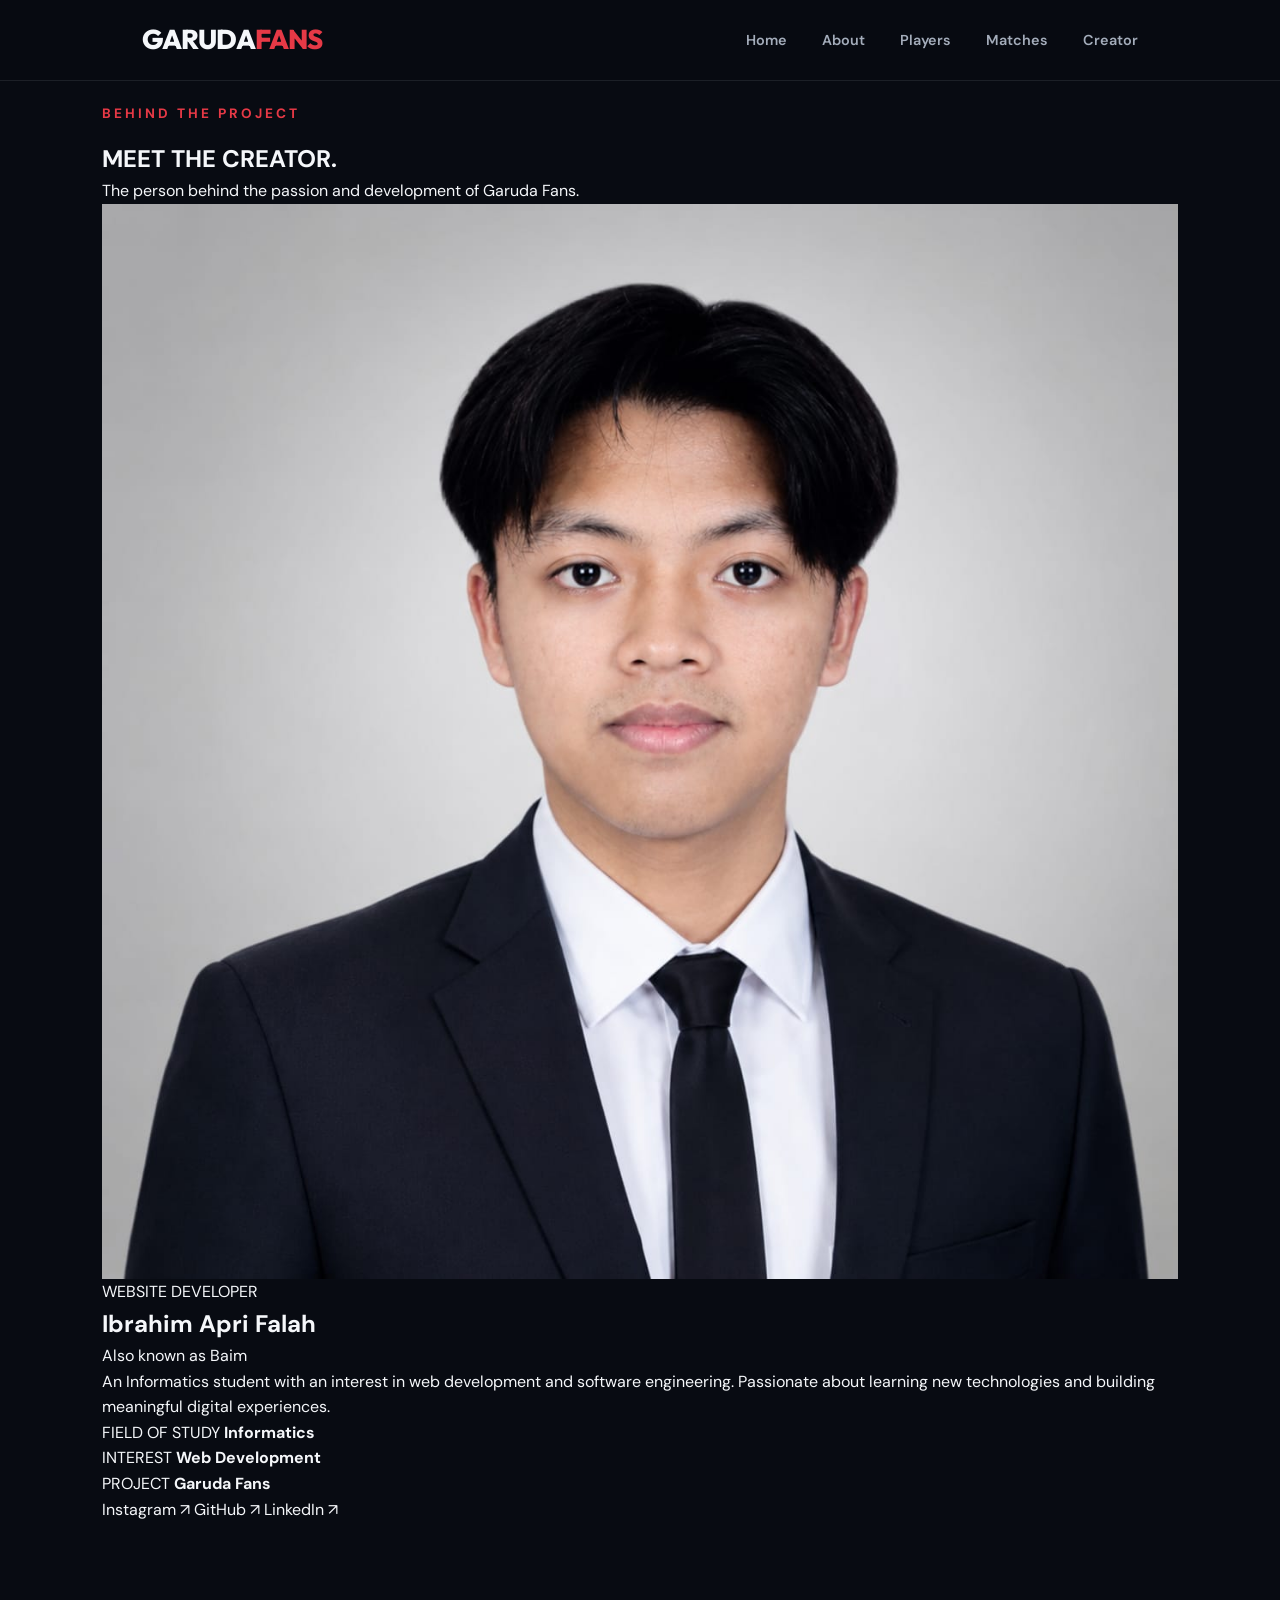
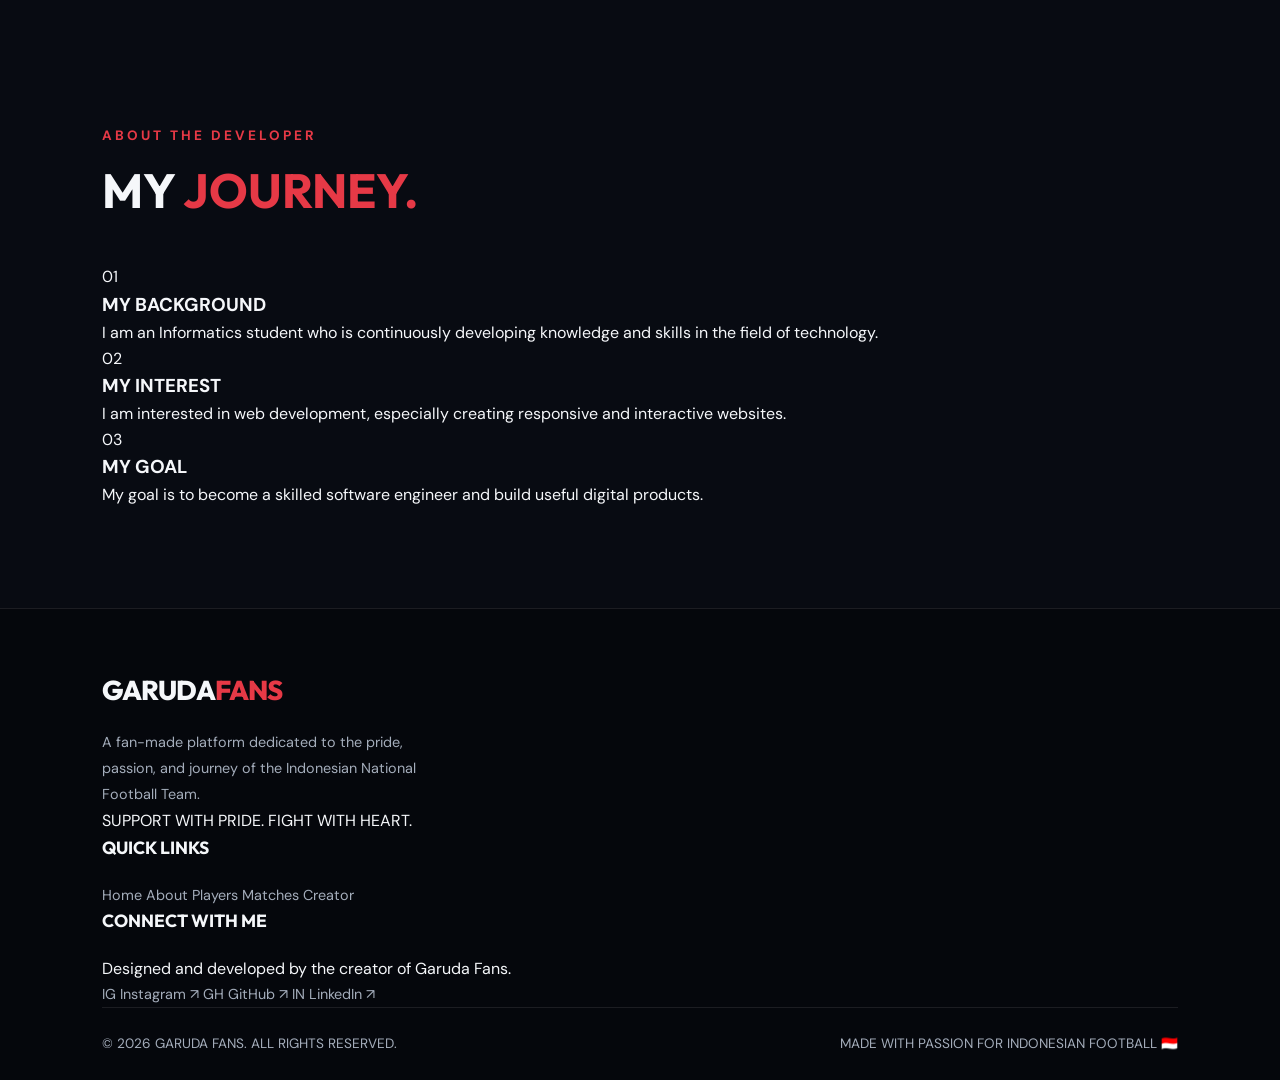
==== commit 8d18943e: "refactor: Simplify profile.html by removing unused sections and comments" ====
--- a/profile.html
+++ b/profile.html
@@ -1,158 +1,3 @@
-<!doctype html>
-<html lang="en">
-  <head>
-    <meta charset="UTF-8" />
-    <meta name="viewport" content="width=device-width, initial-scale=1.0" />
-
-    <title>Creator Profile | Garuda Fans</title>
-
-    <link rel="stylesheet" href="css/style.css" />
-  </head>
-
-  <body class="profile-page">
-    <!-- Navbar -->
-    <header class="site-header">
-      <nav class="navbar container">
-        <a href="index.html" class="logo"> GARUDA<span>FANS</span> </a>
-
-        <ul class="nav-links">
-          <li><a href="index.html">Home</a></li>
-          <li><a href="index.html#about">About</a></li>
-          <li><a href="index.html#players">Players</a></li>
-          <li><a href="index.html#schedule">Matches</a></li>
-          <li><a href="profile.html" class="active">Creator</a></li>
-        </ul>
-      </nav>
-    </header>
-
-    <!-- Profile Hero -->
-    <main>
-      <section class="profile-hero">
-        <div class="container">
-          <div class="profile-heading">
-            <span class="section-label">BEHIND THE PROJECT</span>
-            <h1>MEET THE <span>CREATOR.</span></h1>
-            <p>The person behind the passion and development of Garuda Fans.</p>
-          </div>
-
-          <div class="profile-card">
-            <div class="profile-image">
-              <img src="assets/images/Baim.jpeg" alt="Garuda Fans creator" />
-            </div>
-
-            <div class="profile-info">
-              <span class="content-label">WEBSITE DEVELOPER</span>
-
-              <h2>Ibrahim Apri Falah</h2>
-
-              <p class="profile-nickname">Also known as Baim</p>
-
-              <p class="profile-description">
-                An Informatics student with an interest in web development and
-                software engineering. Passionate about learning new technologies
-                and building meaningful digital experiences.
-              </p>
-
-              <div class="profile-details">
-                <div class="profile-detail-item">
-                  <span>FIELD OF STUDY</span>
-                  <strong>Informatics</strong>
-                </div>
-
-                <div class="profile-detail-item">
-                  <span>INTEREST</span>
-                  <strong>Web Development</strong>
-                </div>
-
-                <div class="profile-detail-item">
-                  <span>PROJECT</span>
-                  <strong>Garuda Fans</strong>
-                </div>
-              </div>
-
-              <div class="profile-socials">
-                <a
-                  href="https://instagram.com/USERNAME"
-                  target="_blank"
-                  rel="noopener noreferrer"
-                >
-                  Instagram ↗
-                </a>
-
-                <a
-                  href="https://github.com/USERNAME"
-                  target="_blank"
-                  rel="noopener noreferrer"
-                >
-                  GitHub ↗
-                </a>
-
-                <a
-                  href="https://linkedin.com/in/USERNAME"
-                  target="_blank"
-                  rel="noopener noreferrer"
-                >
-                  LinkedIn ↗
-                </a>
-              </div>
-            </div>
-          </div>
-        </div>
-      </section>
-
-      <!-- About Creator -->
-      <section class="creator-about">
-        <div class="container">
-          <div class="section-heading">
-            <span class="section-label">ABOUT THE DEVELOPER</span>
-            <h2>MY <span>JOURNEY.</span></h2>
-          </div>
-
-          <div class="creator-about-content">
-            <div class="creator-about-card">
-              <span>01</span>
-              <h3>MY BACKGROUND</h3>
-              <p>
-                I am an Informatics student who is continuously developing
-                knowledge and skills in the field of technology.
-              </p>
-            </div>
-
-            <div class="creator-about-card">
-              <span>02</span>
-              <h3>MY INTEREST</h3>
-              <p>
-                I am interested in web development, especially creating
-                responsive and interactive websites.
-              </p>
-            </div>
-
-            <div class="creator-about-card">
-              <span>03</span>
-              <h3>MY GOAL</h3>
-              <p>
-                My goal is to become a skilled software engineer and build
-                useful digital products.
-              </p>
-            </div>
-          </div>
-        </div>
-      </section>
-    </main>
-
-    <!-- Footer -->
-    <footer class="site-footer">
-      <div class="container">
-        <div class="footer-bottom">
-          <p>© 2026 GARUDA FANS. ALL RIGHTS RESERVED.</p>
-
-          <a href="index.html"> BACK TO HOME ↑ </a>
-        </div>
-      </div>
-    </footer>
-  </body>
-</html>
-
 <!doctype html>
 <html lang="en">
   <head>
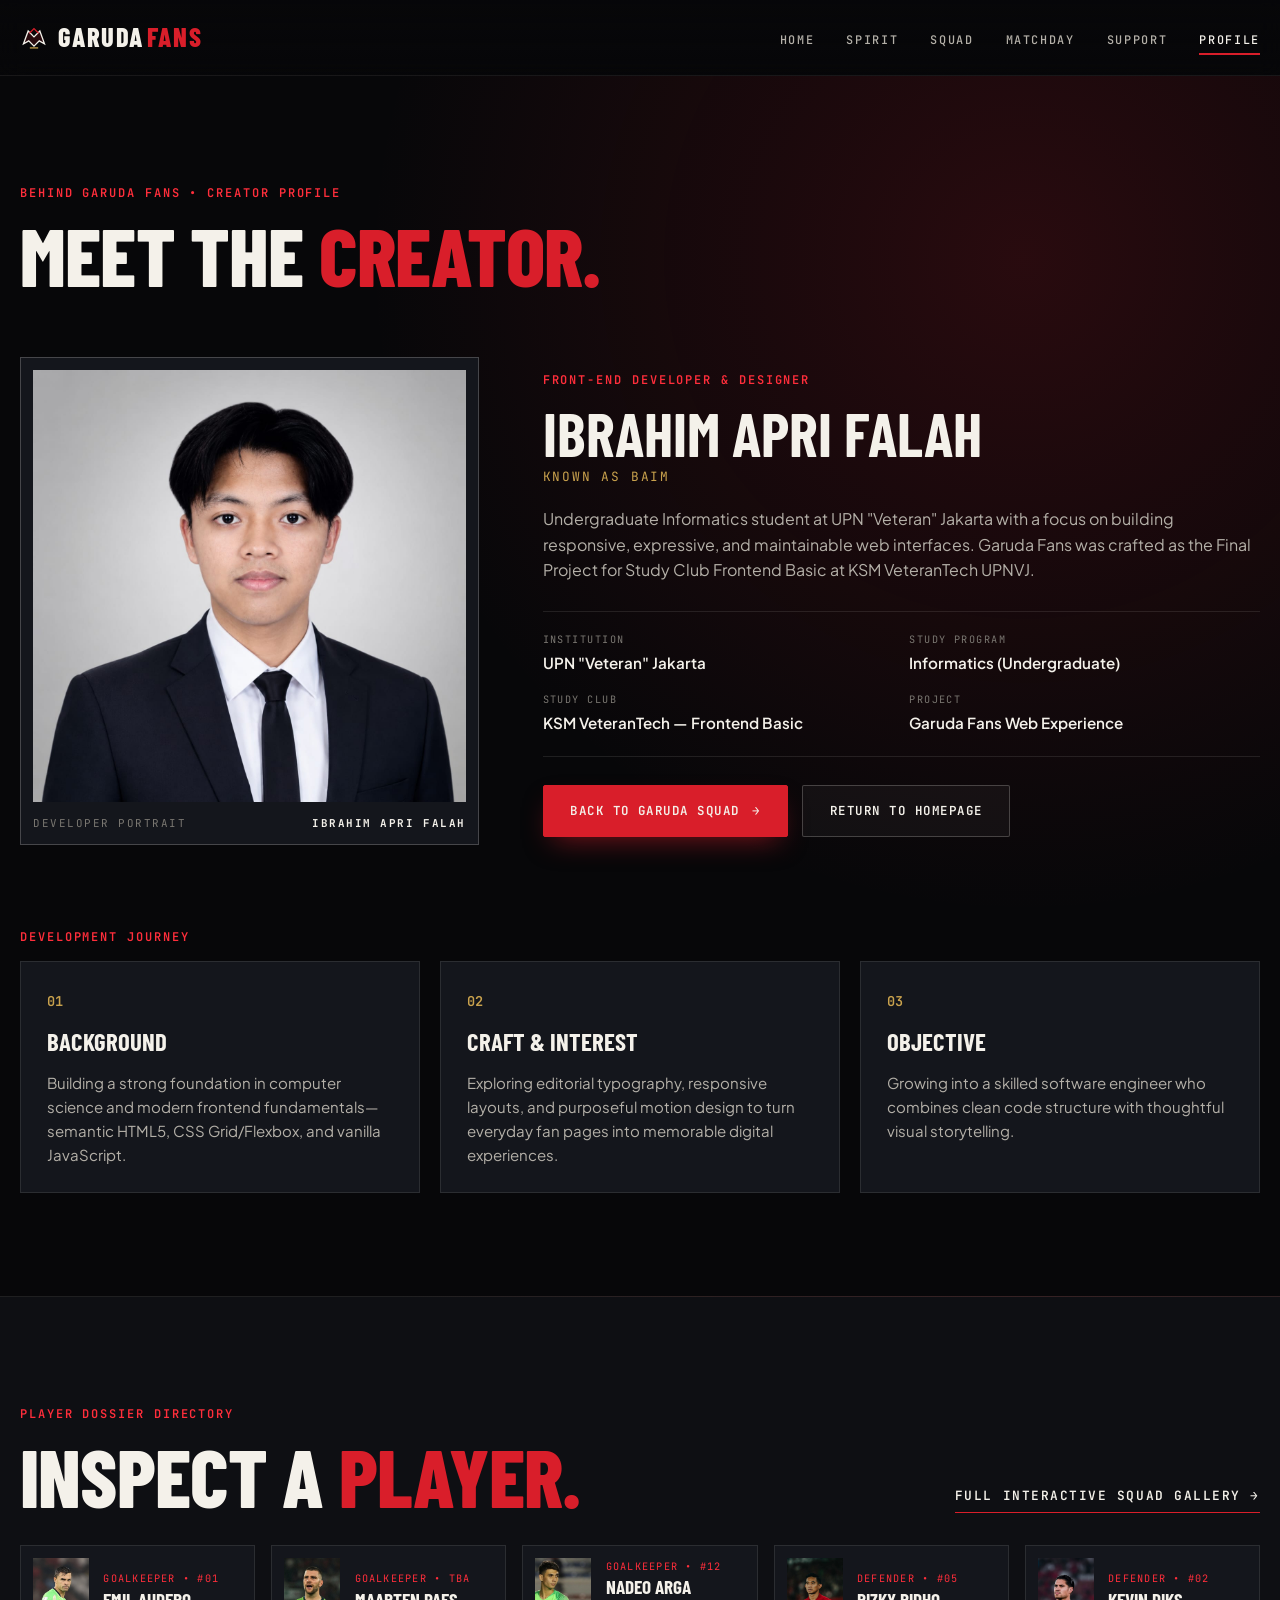
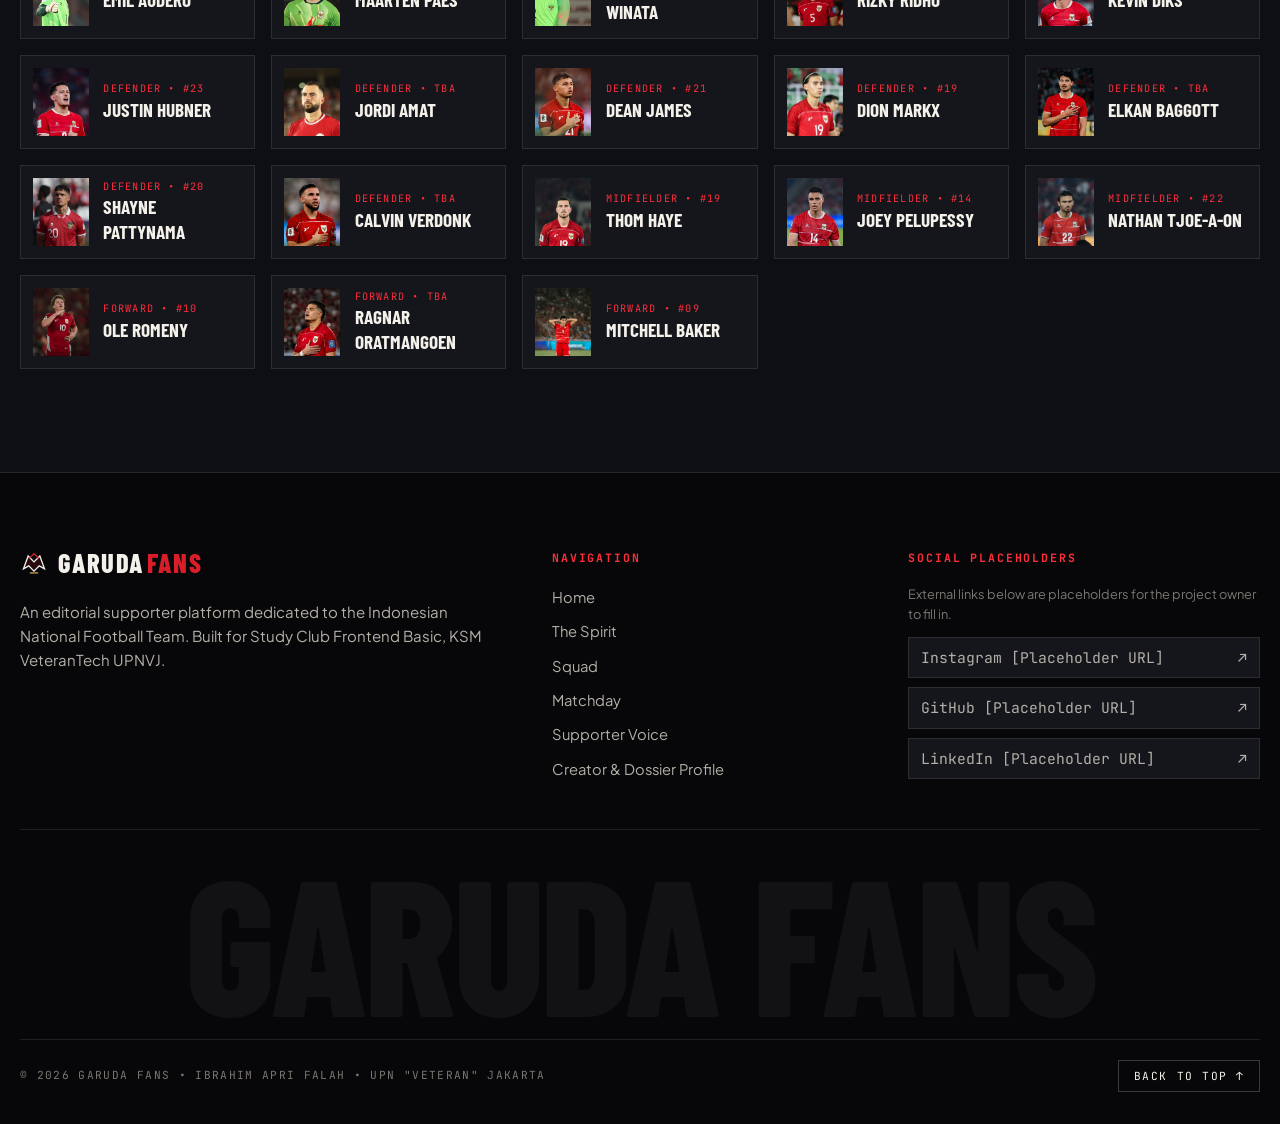
==== commit 1f803ec8: "Add repository link and status note to submission documentation" ====
--- a/profile.html
+++ b/profile.html
@@ -3,31 +3,48 @@
   <head>
     <meta charset="UTF-8" />
     <meta name="viewport" content="width=device-width, initial-scale=1.0" />
-
     <meta
       name="description"
-      content="Meet the creator behind Garuda Fans, a fan-made platform dedicated to the Indonesian National Football Team."
+      content="Creator Profile and Squad Player Dossier for Garuda Fans — Frontend Basic Final Project at KSM VeteranTech UPNVJ."
     />
-
-    <title>Creator Profile | Garuda Fans</title>
-
+    <title>Profile | GARUDA FANS</title>
+
+    <link rel="icon" type="image/svg+xml" href="assets/icons/favicon.svg" />
+    <link rel="preconnect" href="https://fonts.googleapis.com" />
+    <link rel="preconnect" href="https://fonts.gstatic.com" crossorigin />
+    <link
+      href="https://fonts.googleapis.com/css2?family=Barlow+Condensed:ital,wght@0,600;0,700;0,800;1,700&family=JetBrains+Mono:wght@400;500;600&family=Plus+Jakarta+Sans:wght@400;500;600;700&display=swap"
+      rel="stylesheet"
+    />
     <link rel="stylesheet" href="css/style.css" />
   </head>
 
-  <body class="profile-page">
+  <body id="top" class="page-profile">
+    <a class="skip-link" href="#main-content">Skip to main content</a>
+
     <!-- ==============================
          NAVIGATION
     ============================== -->
-    <header class="site-header">
-      <nav class="navbar container">
-        <a href="index.html" class="logo"> GARUDA<span>FANS</span> </a>
+    <header class="site-header" id="site-header">
+      <nav class="navbar container" aria-label="Main navigation">
+        <a href="index.html" class="logo" aria-label="Garuda Fans Home">
+          <img
+            src="assets/icons/garuda-crest.svg"
+            alt=""
+            class="logo-mark"
+            width="28"
+            height="28"
+          />
+          <span class="logo-text">GARUDA<span>FANS</span></span>
+        </a>
 
         <ul class="nav-links" id="nav-menu">
-          <li><a href="index.html">Home</a></li>
-          <li><a href="index.html#about">About</a></li>
-          <li><a href="index.html#players">Players</a></li>
-          <li><a href="index.html#schedule">Matches</a></li>
-          <li><a href="profile.html" class="active">Creator</a></li>
+          <li><a href="index.html#hero" class="nav-link">Home</a></li>
+          <li><a href="index.html#about" class="nav-link">Spirit</a></li>
+          <li><a href="index.html#players" class="nav-link">Squad</a></li>
+          <li><a href="index.html#schedule" class="nav-link">Matchday</a></li>
+          <li><a href="index.html#favorite-form" class="nav-link">Support</a></li>
+          <li><a href="profile.html" class="nav-link active">Profile</a></li>
         </ul>
 
         <button
@@ -38,140 +55,198 @@
           aria-expanded="false"
           aria-controls="nav-menu"
         >
-          <span></span>
-          <span></span>
-          <span></span>
+          <span class="menu-line"></span>
+          <span class="menu-line"></span>
+          <span class="menu-line"></span>
         </button>
       </nav>
+      <div class="scroll-progress" id="scroll-progress" aria-hidden="true"></div>
     </header>
 
-    <main>
+    <main id="main-content">
       <!-- ==============================
-           PROFILE HERO
+           VIEW A: PLAYER DOSSIER (WHEN ?player=<id> IS SET)
       ============================== -->
-      <section class="profile-hero">
+      <section
+        class="dossier-section section-pad is-hidden"
+        id="player-profile-view"
+        aria-label="Player Dossier"
+      >
         <div class="container">
-          <div class="profile-heading">
-            <span class="section-label">BEHIND THE PROJECT</span>
-
-            <h1>MEET THE <span>CREATOR.</span></h1>
-
-            <p>The person behind the passion and development of Garuda Fans.</p>
-          </div>
-
-          <div class="profile-card">
-            <div class="profile-image">
+          <div class="dossier-breadcrumbs">
+            <a href="index.html#players" class="editorial-link">
+              <span>← Back to The Squad</span>
+            </a>
+            <a href="profile.html" class="btn btn-ghost btn-sm">
+              View Creator Profile
+            </a>
+          </div>
+
+          <div class="dossier-layout">
+            <div class="dossier-media">
+              <img id="dossier-image" src="" alt="" />
+              <span class="dossier-number-watermark" id="dossier-number-bg">00</span>
+            </div>
+
+            <div class="dossier-content">
+              <span class="section-index" id="dossier-position">POSITION</span>
+              <h1 class="display-heading dossier-name" id="dossier-name">
+                Player Name
+              </h1>
+              <p class="dossier-bio" id="dossier-bio">
+                Verified player note appears here.
+              </p>
+
+              <dl class="dossier-specs">
+                <div class="spec-item">
+                  <dt>SQUAD NUMBER</dt>
+                  <dd id="dossier-number">TBA</dd>
+                </div>
+                <div class="spec-item">
+                  <dt>POSITION</dt>
+                  <dd id="dossier-role">-</dd>
+                </div>
+                <div class="spec-item">
+                  <dt>NATIONAL TEAM</dt>
+                  <dd>Indonesia</dd>
+                </div>
+                <div class="spec-item">
+                  <dt>VERIFIED STATS</dt>
+                  <dd id="dossier-stats">Official stats TBA (Placeholder)</dd>
+                </div>
+              </dl>
+
+              <div class="dossier-nav">
+                <a href="#" class="btn btn-ghost" id="dossier-prev-link">
+                  ← Previous Player
+                </a>
+                <a href="#" class="btn btn-primary" id="dossier-next-link">
+                  Next Player →
+                </a>
+              </div>
+            </div>
+          </div>
+        </div>
+      </section>
+
+      <!-- ==============================
+           VIEW B: CREATOR PROFILE (DEFAULT profile.html)
+      ============================== -->
+      <section class="profile-hero section-pad" id="creator-profile-view">
+        <div class="container">
+          <header class="editorial-header hero-animate">
+            <span class="section-index">BEHIND GARUDA FANS • CREATOR PROFILE</span>
+            <h1 class="display-heading">
+              MEET THE <span class="text-crimson">CREATOR.</span>
+            </h1>
+          </header>
+
+          <div class="creator-showcase">
+            <figure class="creator-portrait-frame hero-animate">
               <img
                 src="assets/images/Baim.jpeg"
                 alt="Portrait of Ibrahim Apri Falah, creator of Garuda Fans"
               />
-            </div>
-
-            <div class="profile-info">
-              <span class="content-label">WEBSITE DEVELOPER</span>
-
+              <figcaption>
+                <span>DEVELOPER PORTRAIT</span>
+                <strong>IBRAHIM APRI FALAH</strong>
+              </figcaption>
+            </figure>
+
+            <div class="creator-details hero-animate">
+              <span class="mono-kicker">FRONT-END DEVELOPER &amp; DESIGNER</span>
               <h2>Ibrahim Apri Falah</h2>
-
-              <p class="profile-nickname">Also known as Baim</p>
-
-              <p class="profile-description">
-                An Informatics student with an interest in web development and
-                software engineering. Passionate about learning new technologies
-                and building meaningful digital experiences.
+              <p class="creator-alias">Known as Baim</p>
+              <p class="creator-summary">
+                Undergraduate Informatics student at UPN "Veteran" Jakarta with a
+                focus on building responsive, expressive, and maintainable web
+                interfaces. Garuda Fans was crafted as the Final Project for Study
+                Club Frontend Basic at KSM VeteranTech UPNVJ.
               </p>
 
-              <div class="profile-details">
-                <div class="profile-detail-item">
-                  <span>FIELD OF STUDY</span>
-                  <strong>Informatics</strong>
-                </div>
-
-                <div class="profile-detail-item">
-                  <span>INTEREST</span>
-                  <strong>Web Development</strong>
-                </div>
-
-                <div class="profile-detail-item">
-                  <span>PROJECT</span>
-                  <strong>Garuda Fans</strong>
-                </div>
+              <dl class="creator-meta-grid">
+                <div class="spec-item">
+                  <dt>INSTITUTION</dt>
+                  <dd>UPN "Veteran" Jakarta</dd>
+                </div>
+                <div class="spec-item">
+                  <dt>STUDY PROGRAM</dt>
+                  <dd>Informatics (Undergraduate)</dd>
+                </div>
+                <div class="spec-item">
+                  <dt>STUDY CLUB</dt>
+                  <dd>KSM VeteranTech — Frontend Basic</dd>
+                </div>
+                <div class="spec-item">
+                  <dt>PROJECT</dt>
+                  <dd>Garuda Fans Web Experience</dd>
+                </div>
+              </dl>
+
+              <div class="creator-actions">
+                <a href="index.html#players" class="btn btn-primary">
+                  <span>Back to Garuda Squad</span>
+                  <span aria-hidden="true">→</span>
+                </a>
+                <a href="index.html" class="btn btn-ghost">
+                  <span>Return to Homepage</span>
+                </a>
               </div>
-
-              <!-- Social Media -->
-              <div class="profile-socials">
-                <a
-                  href="https://instagram.com/USERNAME"
-                  target="_blank"
-                  rel="noopener noreferrer"
-                >
-                  Instagram ↗
-                </a>
-
-                <a
-                  href="https://github.com/USERNAME"
-                  target="_blank"
-                  rel="noopener noreferrer"
-                >
-                  GitHub ↗
-                </a>
-
-                <a
-                  href="https://linkedin.com/in/USERNAME"
-                  target="_blank"
-                  rel="noopener noreferrer"
-                >
-                  LinkedIn ↗
-                </a>
-              </div>
+            </div>
+          </div>
+
+          <!-- Creator Journey Manifesto -->
+          <div class="journey-section reveal-up">
+            <span class="mono-kicker">DEVELOPMENT JOURNEY</span>
+            <div class="journey-grid">
+              <article class="journey-card">
+                <span class="pillar-num">01</span>
+                <h3>BACKGROUND</h3>
+                <p>
+                  Building a strong foundation in computer science and modern
+                  frontend fundamentals—semantic HTML5, CSS Grid/Flexbox, and
+                  vanilla JavaScript.
+                </p>
+              </article>
+              <article class="journey-card">
+                <span class="pillar-num">02</span>
+                <h3>CRAFT &amp; INTEREST</h3>
+                <p>
+                  Exploring editorial typography, responsive layouts, and purposeful
+                  motion design to turn everyday fan pages into memorable digital
+                  experiences.
+                </p>
+              </article>
+              <article class="journey-card">
+                <span class="pillar-num">03</span>
+                <h3>OBJECTIVE</h3>
+                <p>
+                  Growing into a skilled software engineer who combines clean code
+                  structure with thoughtful visual storytelling.
+                </p>
+              </article>
             </div>
           </div>
         </div>
       </section>
 
-      <!-- ==============================
-           CREATOR ABOUT
-      ============================== -->
-      <section class="creator-about">
+      <!-- Squad Dossier Quick Launcher -->
+      <section class="profile-squad-launcher section-pad">
         <div class="container">
-          <div class="section-heading">
-            <span class="section-label">ABOUT THE DEVELOPER</span>
-
-            <h2>MY <span>JOURNEY.</span></h2>
-          </div>
-
-          <div class="creator-about-content">
-            <div class="creator-about-card">
-              <span>01</span>
-
-              <h3>MY BACKGROUND</h3>
-
-              <p>
-                I am an Informatics student who is continuously developing
-                knowledge and skills in the field of technology.
-              </p>
-            </div>
-
-            <div class="creator-about-card">
-              <span>02</span>
-
-              <h3>MY INTEREST</h3>
-
-              <p>
-                I am interested in web development, especially creating
-                responsive and interactive websites.
-              </p>
-            </div>
-
-            <div class="creator-about-card">
-              <span>03</span>
-
-              <h3>MY GOAL</h3>
-
-              <p>
-                My goal is to become a skilled software engineer and build
-                useful digital products.
-              </p>
-            </div>
+          <div class="launcher-header reveal-up">
+            <div>
+              <span class="section-index">PLAYER DOSSIER DIRECTORY</span>
+              <h2 class="display-heading">
+                INSPECT A <span class="text-crimson">PLAYER.</span>
+              </h2>
+            </div>
+            <a href="index.html#players" class="editorial-link">
+              <span>Full Interactive Squad Gallery →</span>
+            </a>
+          </div>
+
+          <div class="dossier-directory-grid" id="profile-squad-directory">
+            <!-- Populated dynamically from SQUAD_DATA in js/script.js -->
           </div>
         </div>
       </section>
@@ -182,81 +257,98 @@
     ============================== -->
     <footer class="site-footer">
       <div class="container">
-        <div class="footer-main">
+        <div class="footer-top">
           <div class="footer-brand">
-            <a href="index.html" class="logo"> GARUDA<span>FANS</span> </a>
-
+            <a href="index.html" class="logo">
+              <img
+                src="assets/icons/garuda-crest.svg"
+                alt=""
+                class="logo-mark"
+                width="28"
+                height="28"
+              />
+              <span class="logo-text">GARUDA<span>FANS</span></span>
+            </a>
             <p>
-              A fan-made platform dedicated to the pride, passion, and journey
-              of the Indonesian National Football Team.
+              An editorial supporter platform dedicated to the Indonesian National
+              Football Team. Built for Study Club Frontend Basic, KSM VeteranTech
+              UPNVJ.
             </p>
-
-            <span class="footer-tagline">
-              SUPPORT WITH PRIDE. FIGHT WITH HEART.
-            </span>
-          </div>
-
-          <div class="footer-links">
-            <h3>QUICK LINKS</h3>
-
-            <a href="index.html">Home</a>
-            <a href="index.html#about">About</a>
-            <a href="index.html#players">Players</a>
-            <a href="index.html#schedule">Matches</a>
-            <a href="profile.html">Creator</a>
-          </div>
-
-          <div class="footer-social">
-            <h3>CONNECT WITH ME</h3>
-
-            <p>Designed and developed by the creator of Garuda Fans.</p>
-
-            <div class="social-list">
-              <a
-                href="https://instagram.com/USERNAME"
-                target="_blank"
-                rel="noopener noreferrer"
-                class="social-link"
-              >
-                <span>IG</span>
-                Instagram
-                <span class="social-arrow">↗</span>
-              </a>
-
-              <a
-                href="https://github.com/USERNAME"
-                target="_blank"
-                rel="noopener noreferrer"
-                class="social-link"
-              >
-                <span>GH</span>
-                GitHub
-                <span class="social-arrow">↗</span>
-              </a>
-
-              <a
-                href="https://linkedin.com/in/USERNAME"
-                target="_blank"
-                rel="noopener noreferrer"
-                class="social-link"
-              >
-                <span>IN</span>
-                LinkedIn
-                <span class="social-arrow">↗</span>
-              </a>
-            </div>
-          </div>
-        </div>
+          </div>
+
+          <div class="footer-col">
+            <h3>NAVIGATION</h3>
+            <ul>
+              <li><a href="index.html#hero">Home</a></li>
+              <li><a href="index.html#about">The Spirit</a></li>
+              <li><a href="index.html#players">Squad</a></li>
+              <li><a href="index.html#schedule">Matchday</a></li>
+              <li><a href="index.html#favorite-form">Supporter Voice</a></li>
+              <li><a href="profile.html">Creator &amp; Dossier Profile</a></li>
+            </ul>
+          </div>
+
+          <div class="footer-col">
+            <h3>SOCIAL PLACEHOLDERS</h3>
+            <p class="footer-placeholder-note">
+              External links below are placeholders for the project owner to fill
+              in.
+            </p>
+            <ul class="social-placeholders">
+              <li>
+                <a
+                  href="#social-instagram-placeholder"
+                  class="social-link"
+                  data-placeholder-link="Instagram"
+                >
+                  <span>Instagram [Placeholder URL]</span>
+                  <span aria-hidden="true">↗</span>
+                </a>
+              </li>
+              <li>
+                <a
+                  href="#social-github-placeholder"
+                  class="social-link"
+                  data-placeholder-link="GitHub"
+                >
+                  <span>GitHub [Placeholder URL]</span>
+                  <span aria-hidden="true">↗</span>
+                </a>
+              </li>
+              <li>
+                <a
+                  href="#social-linkedin-placeholder"
+                  class="social-link"
+                  data-placeholder-link="LinkedIn"
+                >
+                  <span>LinkedIn [Placeholder URL]</span>
+                  <span aria-hidden="true">↗</span>
+                </a>
+              </li>
+            </ul>
+          </div>
+        </div>
+
+        <div class="footer-giant-wordmark" aria-hidden="true">GARUDA FANS</div>
 
         <div class="footer-bottom">
-          <p>© 2026 GARUDA FANS. ALL RIGHTS RESERVED.</p>
-
-          <p>MADE WITH PASSION FOR INDONESIAN FOOTBALL 🇮🇩</p>
+          <p>© 2026 GARUDA FANS • IBRAHIM APRI FALAH • UPN "VETERAN" JAKARTA</p>
+          <button type="button" class="back-to-top" id="back-to-top">
+            <span>BACK TO TOP</span>
+            <span aria-hidden="true">↑</span>
+          </button>
         </div>
       </div>
     </footer>
 
-    <!-- MAIN JAVASCRIPT -->
-    <script src="js/script.js"></script>
+    <script
+      src="https://cdn.jsdelivr.net/npm/gsap@3.12.5/dist/gsap.min.js"
+      defer
+    ></script>
+    <script
+      src="https://cdn.jsdelivr.net/npm/gsap@3.12.5/dist/ScrollTrigger.min.js"
+      defer
+    ></script>
+    <script src="js/script.js" defer></script>
   </body>
 </html>
--- a/css/style.css
+++ b/css/style.css
@@ -1,52 +1,78 @@
+/* ==========================================================================
+   GARUDA FANS — EDITORIAL STADIUM MONOLITH STYLESHEET
+   Pure CSS3 (Variables, Grid, Flexbox, Custom Scrollbar, Reduced Motion)
+   ========================================================================== */
+
+:root {
+  /* Core Palette */
+  --bg-void: #070709;
+  --bg-charcoal: #0e0f13;
+  --bg-surface: #14161c;
+  --bg-elevated: #1b1e26;
+
+  /* Ink & Contrast */
+  --ink-primary: #f4f1ea;
+  --ink-secondary: #b4b0a8;
+  --ink-muted: #7a7771;
+
+  /* Indonesian Crimson & Brass Accents */
+  --crimson: #d91e2a;
+  --crimson-bright: #ff2e3b;
+  --crimson-deep: #7f1018;
+  --gold-accent: #c9a24d;
+
+  /* Borders & Glass */
+  --border-subtle: rgba(244, 241, 234, 0.1);
+  --border-strong: rgba(244, 241, 234, 0.22);
+  --border-crimson: rgba(217, 30, 42, 0.55);
+
+  /* Typography */
+  --font-display: "Barlow Condensed", "Impact", sans-serif;
+  --font-body: "Plus Jakarta Sans", -apple-system, BlinkMacSystemFont, "Segoe UI", sans-serif;
+  --font-mono: "JetBrains Mono", ui-monospace, SFMono-Regular, monospace;
+
+  /* Layout & Spacing */
+  --container-max: 1320px;
+  --nav-height: 76px;
+  --radius-xs: 2px;
+  --radius-sm: 4px;
+  --ease-out: cubic-bezier(0.22, 1, 0.36, 1);
+  --transition-fast: 220ms var(--ease-out);
+  --transition-med: 400ms var(--ease-out);
+}
+
 /* ==============================
-   GARUDA FANS
-   DARK MODERN STYLESHEET
+   RESET & BASE
 ============================== */
-
-/* ==============================
-   1. GLOBAL RESET & VARIABLES
-============================== */
-
-@import url("https://fonts.googleapis.com/css2?family=DM+Sans:wght@400;500;600;700&family=Outfit:wght@400;500;600;700;800&display=swap");
-
-:root {
-  --bg-primary: #080b12;
-  --bg-secondary: #101622;
-  --bg-card: #151d2b;
-  --bg-card-hover: #1c2738;
-
-  --accent-red: #e63946;
-  --accent-red-dark: #b91f2b;
-  --accent-gold: #f4c542;
-
-  --text-primary: #f5f7fa;
-  --text-secondary: #a4adbb;
-  --border-color: rgba(255, 255, 255, 0.09);
-
-  --font-heading: "Outfit", sans-serif;
-  --font-body: "DM Sans", sans-serif;
-
-  --container-width: 1200px;
-  --section-padding: 100px 8%;
-}
-
-* {
+*,
+*::before,
+*::after {
+  box-sizing: border-box;
   margin: 0;
   padding: 0;
-  box-sizing: border-box;
 }
 
 html {
   scroll-behavior: smooth;
-  scroll-padding-top: 90px;
+  font-size: 16px;
+  background-color: var(--bg-void);
+  color: var(--ink-primary);
+  overflow-x: hidden;
 }
 
 body {
-  background: var(--bg-primary);
-  color: var(--text-primary);
   font-family: var(--font-body);
+  background-color: var(--bg-void);
+  color: var(--ink-primary);
   line-height: 1.6;
   overflow-x: hidden;
+  -webkit-font-smoothing: antialiased;
+}
+
+img {
+  display: block;
+  max-width: 100%;
+  height: auto;
 }
 
 a {
@@ -56,1195 +82,2161 @@
 
 button,
 input,
+select,
 textarea {
-  font: inherit;
+  font-family: inherit;
+  color: inherit;
 }
 
 button {
   cursor: pointer;
-}
-
-img {
-  display: block;
-  max-width: 100%;
-}
-
-section {
-  padding: var(--section-padding);
-}
-
-.section-container,
+  background: none;
+  border: none;
+}
+
+ul {
+  list-style: none;
+}
+
+:focus-visible {
+  outline: 2px solid var(--crimson-bright);
+  outline-offset: 3px;
+}
+
+.is-hidden {
+  display: none !important;
+}
+
+.skip-link {
+  position: absolute;
+  top: -100px;
+  left: 1rem;
+  z-index: 2000;
+  background: var(--crimson);
+  color: var(--ink-primary);
+  padding: 0.75rem 1.25rem;
+  font-weight: 600;
+  border-radius: var(--radius-xs);
+  transition: top var(--transition-fast);
+}
+
+.skip-link:focus {
+  top: 1rem;
+}
+
 .container {
-  max-width: var(--container-width);
-  margin: 0 auto;
-}
-
-.section-heading {
-  margin-bottom: 45px;
-}
-
-.section-heading h2 {
-  font-family: var(--font-heading);
-  font-size: clamp(2rem, 4vw, 3rem);
-  font-weight: 700;
-  line-height: 1.2;
-}
-
-.section-heading h2 span {
-  color: var(--accent-red);
-}
-
-.section-heading p {
-  margin-top: 12px;
-  color: var(--text-secondary);
-  max-width: 600px;
-}
-
-.section-label {
+  width: min(100% - 2.5rem, var(--container-max));
+  margin-inline: auto;
+}
+
+.section-pad {
+  padding-block: clamp(4.5rem, 8vw, 7.5rem);
+  position: relative;
+}
+
+/* ==============================
+   TYPOGRAPHY PRIMITIVES
+============================== */
+.section-index,
+.mono-kicker {
   display: inline-block;
-  color: var(--accent-red);
-  font-size: 0.85rem;
-  font-weight: 700;
-  letter-spacing: 3px;
-  text-transform: uppercase;
-  margin-bottom: 15px;
+  font-family: var(--font-mono);
+  font-size: 0.75rem;
+  font-weight: 600;
+  letter-spacing: 0.16em;
+  text-transform: uppercase;
+  color: var(--crimson-bright);
+  margin-bottom: 0.85rem;
+}
+
+.display-heading {
+  font-family: var(--font-display);
+  font-size: clamp(2.8rem, 6.4vw, 5.5rem);
+  font-weight: 800;
+  line-height: 0.92;
+  letter-spacing: -0.01em;
+  text-transform: uppercase;
+  color: var(--ink-primary);
+}
+
+.text-crimson {
+  color: var(--crimson);
+}
+
+.text-outline {
+  color: transparent;
+  -webkit-text-stroke: 1.5px rgba(244, 241, 234, 0.65);
 }
 
 /* ==============================
-   2. NAVBAR
+   BUTTONS & LINKS
 ============================== */
-
-header {
+.btn {
+  display: inline-flex;
+  align-items: center;
+  justify-content: center;
+  gap: 0.75rem;
+  padding: 0.95rem 1.65rem;
+  font-family: var(--font-mono);
+  font-size: 0.78rem;
+  font-weight: 600;
+  letter-spacing: 0.12em;
+  text-transform: uppercase;
+  border-radius: var(--radius-xs);
+  transition:
+    transform var(--transition-fast),
+    background-color var(--transition-fast),
+    border-color var(--transition-fast),
+    color var(--transition-fast),
+    box-shadow var(--transition-fast);
+}
+
+.btn-sm {
+  padding: 0.7rem 1.15rem;
+  font-size: 0.72rem;
+}
+
+.btn-full {
   width: 100%;
+}
+
+.btn-primary {
+  background-color: var(--crimson);
+  color: var(--ink-primary);
+  border: 1px solid var(--crimson);
+  box-shadow: 0 12px 28px -10px rgba(217, 30, 42, 0.55);
+}
+
+.btn-primary:hover {
+  background-color: var(--crimson-bright);
+  border-color: var(--crimson-bright);
+  transform: translateY(-2px);
+  box-shadow: 0 18px 34px -10px rgba(255, 46, 59, 0.6);
+}
+
+.btn-ghost {
+  background-color: rgba(244, 241, 234, 0.04);
+  color: var(--ink-primary);
+  border: 1px solid var(--border-strong);
+}
+
+.btn-ghost:hover {
+  background-color: rgba(244, 241, 234, 0.1);
+  border-color: var(--ink-primary);
+  transform: translateY(-2px);
+}
+
+.editorial-link {
+  display: inline-flex;
+  align-items: center;
+  gap: 0.65rem;
+  font-family: var(--font-mono);
+  font-size: 0.8rem;
+  font-weight: 600;
+  letter-spacing: 0.12em;
+  text-transform: uppercase;
+  color: var(--ink-primary);
+  padding-bottom: 0.35rem;
+  border-bottom: 1px solid var(--crimson);
+  transition: color var(--transition-fast), gap var(--transition-fast);
+}
+
+.editorial-link:hover {
+  color: var(--crimson-bright);
+  gap: 0.95rem;
+}
+
+/* ==============================
+   NAVIGATION HEADER
+============================== */
+.site-header {
   position: fixed;
   top: 0;
   left: 0;
+  width: 100%;
+  height: var(--nav-height);
   z-index: 1000;
-  background: rgba(8, 11, 18, 0.85);
-  backdrop-filter: blur(16px);
-  border-bottom: 1px solid var(--border-color);
+  background: linear-gradient(180deg, rgba(7, 7, 9, 0.88) 0%, rgba(7, 7, 9, 0.35) 100%);
+  backdrop-filter: blur(12px);
+  -webkit-backdrop-filter: blur(12px);
+  border-bottom: 1px solid rgba(244, 241, 234, 0.07);
+  transition: background-color var(--transition-fast), border-color var(--transition-fast);
+}
+
+.site-header.is-scrolled {
+  background: rgba(7, 7, 9, 0.94);
+  border-bottom-color: var(--border-subtle);
 }
 
 .navbar {
-  max-width: var(--container-width);
-  height: 80px;
-  margin: auto;
-  padding: 0 8%;
+  height: 100%;
   display: flex;
   align-items: center;
   justify-content: space-between;
+  gap: 1.5rem;
 }
 
 .logo {
-  font-family: var(--font-heading);
-  font-size: 1.7rem;
+  display: inline-flex;
+  align-items: center;
+  gap: 0.65rem;
+  font-family: var(--font-display);
+  font-size: 1.65rem;
   font-weight: 800;
-  letter-spacing: -1px;
-}
-
-.logo span {
-  color: var(--accent-red);
+  letter-spacing: 0.06em;
+  line-height: 1;
+}
+
+.logo-mark {
+  width: 28px;
+  height: 28px;
+  flex-shrink: 0;
+}
+
+.logo-text span {
+  color: var(--crimson);
+  margin-left: 0.18rem;
 }
 
 .nav-links {
   display: flex;
   align-items: center;
-  gap: 35px;
-  list-style: none;
-}
-
-.nav-links a {
-  color: var(--text-secondary);
-  font-size: 0.9rem;
-  font-weight: 600;
-  transition: 0.3s ease;
-}
-
-.nav-links a:hover {
-  color: var(--accent-red);
-}
-
-.nav-links .nav-cta {
-  background: var(--accent-red);
-  color: white;
-  padding: 11px 22px;
-  border-radius: 6px;
-}
-
-.nav-links .nav-cta:hover {
-  background: var(--accent-red-dark);
-  color: white;
-}
-
-/* ==============================
-   3. HERO SECTION
-============================== */
-
-.hero {
-  min-height: 100vh;
-  display: flex;
-  align-items: center;
+  gap: 2rem;
+}
+
+.nav-link {
   position: relative;
-  padding-top: 120px;
-  overflow: hidden;
-  background:
-    radial-gradient(
-      circle at 80% 50%,
-      rgba(230, 57, 70, 0.15),
-      transparent 35%
-    ),
-    var(--bg-primary);
-}
-
-.hero-content {
-  max-width: 800px;
-  position: relative;
-  z-index: 2;
-}
-
-.hero-content .hero-label {
-  display: inline-block;
-  color: var(--accent-red);
-  font-size: 0.85rem;
-  font-weight: 700;
-  letter-spacing: 3px;
-  text-transform: uppercase;
-  margin-bottom: 20px;
-}
-
-.hero-content h1 {
-  font-family: var(--font-heading);
-  font-size: clamp(3rem, 7vw, 6rem);
-  font-weight: 800;
-  line-height: 1.05;
-  letter-spacing: -3px;
-  margin-bottom: 25px;
-}
-
-.hero-content h1 span {
-  color: var(--accent-red);
-}
-
-.hero-content p {
-  max-width: 550px;
-  color: var(--text-secondary);
-  font-size: 1.05rem;
-  line-height: 1.8;
-  margin-bottom: 35px;
-}
-
-.hero-buttons {
-  display: flex;
-  align-items: center;
-  gap: 15px;
-  flex-wrap: wrap;
-}
-
-.btn-primary,
-.btn-secondary {
-  display: inline-block;
-  padding: 14px 28px;
-  border-radius: 6px;
-  font-weight: 700;
-  transition: 0.3s ease;
-}
-
-.btn-primary {
-  background: var(--accent-red);
-  color: white;
-}
-
-.btn-primary:hover {
-  background: var(--accent-red-dark);
-  transform: translateY(-3px);
-}
-
-.btn-secondary {
-  border: 1px solid var(--border-color);
-  color: var(--text-primary);
-}
-
-.btn-secondary:hover {
-  border-color: var(--accent-red);
-  color: var(--accent-red);
-}
-
-/* ==============================
-   4. HERO IMAGE
-============================== */
-
-.hero-image {
+  font-family: var(--font-mono);
+  font-size: 0.74rem;
+  font-weight: 500;
+  letter-spacing: 0.14em;
+  text-transform: uppercase;
+  color: var(--ink-secondary);
+  padding-block: 0.35rem;
+  transition: color var(--transition-fast);
+}
+
+.nav-link::after {
+  content: "";
   position: absolute;
-  right: 8%;
+  left: 0;
+  bottom: -2px;
+  width: 100%;
+  height: 2px;
+  background-color: var(--crimson);
+  transform: scaleX(0);
+  transform-origin: left;
+  transition: transform var(--transition-fast);
+}
+
+.nav-link:hover,
+.nav-link.active {
+  color: var(--ink-primary);
+}
+
+.nav-link:hover::after,
+.nav-link.active::after {
+  transform: scaleX(1);
+}
+
+.nav-link--profile {
+  padding: 0.45rem 0.9rem;
+  border: 1px solid var(--border-strong);
+  border-radius: var(--radius-xs);
+}
+
+.nav-link--profile::after {
+  display: none;
+}
+
+.nav-link--profile:hover,
+.nav-link--profile.active {
+  border-color: var(--crimson);
+  background-color: rgba(217, 30, 42, 0.14);
+}
+
+.scroll-progress {
+  position: absolute;
+  left: 0;
   bottom: 0;
-  width: min(38%, 480px);
-  height: 85%;
-  display: flex;
-  align-items: flex-end;
-  justify-content: center;
-  opacity: 0.85;
-}
-
-.hero-image img {
-  width: 100%;
-  height: 100%;
-  object-fit: contain;
-  object-position: bottom;
-  mask-image: linear-gradient(to bottom, black 75%, transparent 100%);
-}
-
-/* ==============================
-   5. ABOUT SECTION
-============================== */
-
-.about {
-  background: var(--bg-secondary);
-}
-
-.about-container {
-  max-width: var(--container-width);
-  margin: 0 auto;
-  display: grid;
-  grid-template-columns: 1fr 1fr;
-  align-items: center;
-  gap: 70px;
-}
-
-.about-image {
-  position: relative;
-  min-height: 420px;
-  border-radius: 16px;
-  overflow: hidden;
-  background: var(--bg-card);
-  border: 1px solid var(--border-color);
-}
-
-.about-image img {
-  width: 100%;
-  height: 100%;
-  min-height: 420px;
-  object-fit: cover;
-  transition: transform 0.5s ease;
-}
-
-.about-image:hover img {
-  transform: scale(1.05);
-}
-
-.about-content .section-label {
-  display: inline-block;
-  color: var(--accent-red);
-  font-size: 0.85rem;
-  font-weight: 700;
-  letter-spacing: 3px;
-  text-transform: uppercase;
-  margin-bottom: 15px;
-}
-
-.about-content h2 {
-  font-family: var(--font-heading);
-  font-size: clamp(2rem, 4vw, 3rem);
-  line-height: 1.2;
-  margin-bottom: 25px;
-}
-
-.about-content h2 span {
-  color: var(--accent-red);
-}
-
-.about-content p {
-  color: var(--text-secondary);
-  line-height: 1.9;
-  margin-bottom: 18px;
-}
-
-.about-stats {
-  display: grid;
-  grid-template-columns: repeat(2, 1fr);
-  gap: 15px;
-  margin-top: 35px;
-}
-
-.stat-item {
-  padding: 20px;
-  background: var(--bg-card);
-  border: 1px solid var(--border-color);
-  border-radius: 10px;
-}
-
-.stat-item h3 {
-  font-family: var(--font-heading);
-  color: var(--accent-red);
-  font-size: 1.8rem;
-  margin-bottom: 5px;
-}
-
-.stat-item p {
-  font-size: 0.85rem;
-  margin: 0;
-}
-
-/* ==============================
-   6. PLAYERS GALLERY
-============================== */
-
-.players-section {
-  background: var(--bg-primary);
-}
-
-.player-categories {
-  display: flex;
-  flex-wrap: wrap;
-  gap: 12px;
-  margin-bottom: 30px;
-}
-
-.category-btn {
-  padding: 10px 22px;
-  border: 1px solid var(--border-color);
-  border-radius: 30px;
-  background: transparent;
-  color: var(--text-secondary);
-  font-weight: 600;
-  transition: 0.3s ease;
-}
-
-.category-btn:hover,
-.category-btn.active {
-  background: var(--accent-red);
-  border-color: var(--accent-red);
-  color: white;
-}
-
-.players-gallery {
-  display: flex;
-  gap: 22px;
-  overflow-x: auto;
-  scroll-behavior: smooth;
-  scrollbar-width: none;
-  padding: 10px 2px 25px;
-}
-
-.players-gallery::-webkit-scrollbar {
-  display: none;
-}
-
-.player-card {
-  flex: 0 0 260px;
-  min-width: 260px;
-  background: var(--bg-card);
-  border: 1px solid var(--border-color);
-  border-radius: 14px;
-  overflow: hidden;
-  transition:
-    transform 0.3s ease,
-    border-color 0.3s ease;
-}
-
-.player-card:hover {
-  transform: translateY(-8px);
-  border-color: var(--accent-red);
-}
-
-.player-card-btn {
-  display: block;
-  width: 100%;
-  padding: 0;
-  border: none;
-  background: transparent;
-  color: inherit;
-  text-align: left;
-}
-
-.player-card-btn:focus-visible {
-  outline: 2px solid var(--accent-gold);
-  outline-offset: -3px;
-}
-
-.player-image {
-  height: 300px;
-  position: relative;
-  overflow: hidden;
-  background: var(--bg-secondary);
-}
-
-.player-image img {
-  width: 100%;
-  height: 100%;
-  object-fit: cover;
-  object-position: center top;
-  transition: transform 0.5s ease;
-}
-
-.player-card:hover .player-image img {
-  transform: scale(1.07);
-}
-
-.player-number {
-  position: absolute;
-  top: 15px;
-  left: 15px;
-  padding: 6px 12px;
-  border-radius: 6px;
-  background: var(--accent-red);
-  color: white;
-  font-weight: 700;
-}
-
-.view-player {
-  position: absolute;
-  right: 15px;
-  bottom: 15px;
-  padding: 8px 12px;
-  border-radius: 5px;
-  background: rgba(8, 11, 18, 0.85);
-  color: white;
-  font-size: 0.75rem;
-  font-weight: 700;
-  opacity: 0;
-  transform: translateY(8px);
-  transition: 0.3s ease;
-}
-
-.player-card:hover .view-player {
-  opacity: 1;
-  transform: translateY(0);
-}
-
-.player-info {
-  padding: 20px;
-}
-
-.player-position {
-  display: inline-block;
-  color: var(--accent-red);
-  font-size: 0.75rem;
-  font-weight: 700;
-  letter-spacing: 1.5px;
-  margin-bottom: 8px;
-}
-
-.player-info h3 {
-  font-family: var(--font-heading);
-  font-size: 1.25rem;
-  margin-bottom: 5px;
-}
-
-.player-info p {
-  color: var(--text-secondary);
-  font-size: 0.9rem;
-}
-
-.gallery-footer {
-  display: flex;
-  align-items: center;
-  justify-content: space-between;
-  gap: 20px;
-  margin-top: 15px;
-}
-
-.gallery-footer > p {
-  color: var(--text-secondary);
-  font-size: 0.75rem;
-  font-weight: 700;
-  letter-spacing: 2px;
-}
-
-.gallery-controls {
-  display: flex;
-  gap: 12px;
-}
-
-.gallery-arrow {
-  width: 45px;
-  height: 45px;
-  border: 1px solid var(--border-color);
-  border-radius: 50%;
-  background: var(--bg-card);
-  color: var(--text-primary);
-  font-size: 1.2rem;
-  transition: 0.3s ease;
-}
-
-.gallery-arrow:hover {
-  background: var(--accent-red);
-  border-color: var(--accent-red);
-}
-
-/* ==============================
-   7. PLAYER DETAIL MODAL
-============================== */
-
-.player-modal {
-  position: fixed;
-  inset: 0;
-  z-index: 2000;
-  display: none;
-  align-items: center;
-  justify-content: center;
-  padding: 20px;
-  background: rgba(0, 0, 0, 0.8);
-  backdrop-filter: blur(8px);
-}
-
-.player-modal.active {
-  display: flex;
-}
-
-.modal-overlay {
-  position: absolute;
-  inset: 0;
-}
-
-.modal-content {
-  position: relative;
-  z-index: 1;
-  display: grid;
-  grid-template-columns: 0.85fr 1.15fr;
-  gap: 30px;
-  width: 100%;
-  max-width: 750px;
-  max-height: 90vh;
-  overflow-y: auto;
-  padding: 35px;
-  background: var(--bg-card);
-  border: 1px solid var(--border-color);
-  border-radius: 16px;
-}
-
-.modal-close {
-  position: absolute;
-  top: 12px;
-  right: 12px;
-  z-index: 2;
-  width: 35px;
-  height: 35px;
-  border: none;
-  border-radius: 50%;
-  background: var(--bg-secondary);
-  color: white;
-  font-size: 1.3rem;
-}
-
-.modal-close:hover {
-  background: var(--accent-red);
-}
-
-.modal-player-image {
-  min-height: 300px;
-  overflow: hidden;
-  border-radius: 10px;
-  background: var(--bg-secondary);
-}
-
-.modal-player-image img {
-  width: 100%;
-  height: 100%;
-  min-height: 300px;
-  object-fit: cover;
-  object-position: center top;
-}
-
-.modal-player-info {
-  align-self: center;
-}
-
-.modal-content h2 {
-  font-family: var(--font-heading);
-  font-size: 2rem;
-  margin-bottom: 12px;
-}
-
-.modal-content p {
-  color: var(--text-secondary);
-  line-height: 1.7;
-}
-
-.modal-player-stats {
-  display: grid;
-  grid-template-columns: repeat(3, 1fr);
-  gap: 10px;
-  margin-top: 25px;
-}
-
-.modal-player-stats div {
-  padding: 12px;
-  border-radius: 8px;
-  background: var(--bg-secondary);
-}
-
-.modal-player-stats span {
-  display: block;
-  color: var(--text-secondary);
-  font-size: 0.65rem;
-  font-weight: 700;
-  margin-bottom: 5px;
-}
-
-.modal-player-stats strong {
-  font-family: var(--font-heading);
-  color: var(--accent-red);
-  font-size: 0.9rem;
-}
-
-/* ==============================
-   8. MATCH SCHEDULE
-============================== */
-
-.schedule {
-  background: var(--bg-secondary);
-}
-
-.schedule-list {
-  display: flex;
-  flex-direction: column;
-  gap: 18px;
-  max-width: 900px;
-  margin: 0 auto;
-}
-
-.match-card {
-  display: grid;
-  grid-template-columns: 1fr 2fr 1fr;
-  align-items: center;
-  gap: 25px;
-  padding: 25px 30px;
-  background: var(--bg-card);
-  border: 1px solid var(--border-color);
-  border-radius: 12px;
-  transition:
-    border-color 0.3s ease,
-    transform 0.3s ease;
-}
-
-.match-card:hover {
-  border-color: var(--accent-red);
-  transform: translateY(-4px);
-}
-
-.match-date {
-  text-align: center;
-}
-
-.match-date h3 {
-  font-family: var(--font-heading);
-  color: var(--accent-red);
-  font-size: 1.5rem;
-}
-
-.match-date p {
-  color: var(--text-secondary);
-  font-size: 0.85rem;
-}
-
-.match-teams {
-  display: flex;
-  align-items: center;
-  justify-content: center;
-  gap: 25px;
-}
-
-.team {
-  display: flex;
-  flex-direction: column;
-  align-items: center;
-  gap: 10px;
-  text-align: center;
-  flex: 1;
-}
-
-.team img {
-  width: 55px;
-  height: 55px;
-  object-fit: contain;
-}
-
-.team h4 {
-  font-family: var(--font-heading);
-  font-size: 1rem;
-}
-
-.match-vs {
-  color: var(--accent-gold);
-  font-family: var(--font-heading);
-  font-weight: 800;
-  font-size: 1.1rem;
-}
-
-.match-status {
-  text-align: center;
-}
-
-.match-status span {
-  display: inline-block;
-  padding: 8px 15px;
-  border-radius: 30px;
-  background: rgba(244, 197, 66, 0.12);
-  color: var(--accent-gold);
-  font-size: 0.8rem;
-  font-weight: 700;
-}
-
-.match-status p {
-  color: var(--text-secondary);
-  font-size: 0.8rem;
-  margin-top: 8px;
-}
-
-/* ==============================
-   9. FAN SUPPORT FORM
-============================== */
-
-.support {
-  background: var(--bg-primary);
-}
-
-.support-container {
-  max-width: 800px;
-  margin: 0 auto;
-  padding: 45px;
-  background: var(--bg-card);
-  border: 1px solid var(--border-color);
-  border-radius: 16px;
-}
-
-.support-container .section-heading {
-  text-align: center;
-}
-
-.support-container .section-heading p {
-  margin-left: auto;
-  margin-right: auto;
-}
-
-.support-form {
-  display: flex;
-  flex-direction: column;
-  gap: 22px;
-}
-
-.form-group {
-  display: flex;
-  flex-direction: column;
-  gap: 9px;
-}
-
-.form-group label {
-  font-size: 0.9rem;
-  font-weight: 600;
-  color: var(--text-primary);
-}
-
-.form-group input,
-.form-group textarea {
-  width: 100%;
-  padding: 14px 16px;
-  border: 1px solid var(--border-color);
-  border-radius: 8px;
-  outline: none;
-  background: var(--bg-secondary);
-  color: var(--text-primary);
-  transition: border-color 0.3s ease;
-}
-
-.form-group input::placeholder,
-.form-group textarea::placeholder {
-  color: #737d8d;
-}
-
-.form-group input:focus,
-.form-group textarea:focus {
-  border-color: var(--accent-red);
-}
-
-.form-group textarea {
-  min-height: 140px;
-  resize: vertical;
-}
-
-.support-form button {
-  width: 100%;
-  padding: 15px;
-  border: none;
-  border-radius: 8px;
-  background: var(--accent-red);
-  color: white;
-  font-weight: 700;
-  transition:
-    background 0.3s ease,
-    transform 0.3s ease;
-}
-
-.support-form button:hover {
-  background: var(--accent-red-dark);
-  transform: translateY(-2px);
-}
-
-.support-messages {
-  margin-top: 25px;
-  display: flex;
-  flex-direction: column;
-  gap: 12px;
-}
-
-.support-message {
-  padding: 16px;
-  border-radius: 8px;
-  background: var(--bg-secondary);
-  border: 1px solid var(--border-color);
-}
-
-.support-message h4 {
-  margin-bottom: 5px;
-  color: var(--accent-red);
-}
-
-.support-message p {
-  color: var(--text-secondary);
-  overflow-wrap: anywhere;
-}
-
-/* ==============================
-   10. FOOTER
-============================== */
-
-footer {
-  background: #05070c;
-  border-top: 1px solid var(--border-color);
-  padding: 60px 8% 25px;
-}
-
-.footer-container {
-  max-width: var(--container-width);
-  margin: 0 auto;
-  display: grid;
-  grid-template-columns: 2fr 1fr 1fr;
-  gap: 50px;
-  padding-bottom: 45px;
-}
-
-.footer-brand .logo {
-  display: inline-block;
-  margin-bottom: 18px;
-}
-
-.footer-brand p {
-  max-width: 350px;
-  color: var(--text-secondary);
-  font-size: 0.9rem;
-  line-height: 1.8;
-}
-
-.footer-links h3,
-.footer-social h3 {
-  font-family: var(--font-heading);
-  font-size: 1.1rem;
-  margin-bottom: 20px;
-}
-
-.footer-links ul,
-.footer-social ul {
-  list-style: none;
-  display: flex;
-  flex-direction: column;
-  gap: 12px;
-}
-
-.footer-links a,
-.footer-social a {
-  color: var(--text-secondary);
-  font-size: 0.9rem;
-  transition: color 0.3s ease;
-}
-
-.footer-links a:hover,
-.footer-social a:hover {
-  color: var(--accent-red);
-}
-
-.footer-bottom {
-  max-width: var(--container-width);
-  margin: 0 auto;
-  padding-top: 25px;
-  border-top: 1px solid var(--border-color);
-  display: flex;
-  justify-content: space-between;
-  align-items: center;
-  gap: 15px;
-}
-
-.footer-bottom p {
-  color: var(--text-secondary);
-  font-size: 0.85rem;
-}
-
-/* ==============================
-   11. RESPONSIVE DESIGN
-============================== */
-
-/* TABLET */
-
-@media (max-width: 992px) {
-  :root {
-    --section-padding: 80px 6%;
-  }
-
-  .navbar {
-    padding: 0 6%;
-  }
-
-  .nav-links {
-    gap: 20px;
-  }
-
-  .hero-image {
-    right: 3%;
-    width: 42%;
-    opacity: 0.5;
-  }
-
-  .about-container {
-    gap: 35px;
-  }
-
-  .footer-container {
-    grid-template-columns: 1.5fr 1fr 1fr;
-    gap: 30px;
-  }
-}
-
-/* MOBILE */
-
-@media (max-width: 768px) {
-  :root {
-    --section-padding: 75px 6%;
-  }
-
-  .navbar {
-    height: 70px;
-  }
-
-  .nav-links {
-    display: none;
-  }
-
-  .hero {
-    min-height: 90vh;
-    padding-top: 110px;
-  }
-
-  .hero-content {
-    max-width: 100%;
-  }
-
-  .hero-content h1 {
-    font-size: clamp(2.8rem, 12vw, 4.5rem);
-    letter-spacing: -2px;
-  }
-
-  .hero-content p {
-    font-size: 0.95rem;
-  }
-
-  .hero-image {
-    right: 0;
-    width: 65%;
-    height: 55%;
-    opacity: 0.2;
-  }
-
-  .about-container {
-    grid-template-columns: 1fr;
-    gap: 35px;
-  }
-
-  .about-image,
-  .about-image img {
-    min-height: 300px;
-  }
-
-  .player-categories {
-    gap: 8px;
-  }
-
-  .category-btn {
-    padding: 9px 16px;
-    font-size: 0.85rem;
-  }
-
-  .player-card {
-    flex-basis: 230px;
-    min-width: 230px;
-  }
-
-  .player-image {
-    height: 270px;
-  }
-
-  .gallery-footer {
-    align-items: center;
-  }
-
-  .gallery-footer > p {
-    font-size: 0.65rem;
-  }
-
-  .match-card {
-    grid-template-columns: 1fr;
-    gap: 20px;
-    padding: 25px 20px;
-  }
-
-  .match-teams {
-    gap: 15px;
-  }
-
-  .match-status {
-    text-align: center;
-  }
-
-  .support-container {
-    padding: 30px 22px;
-  }
-
-  .footer-container {
-    grid-template-columns: 1fr 1fr;
-    gap: 35px;
-  }
-
-  .footer-brand {
-    grid-column: 1 / -1;
-  }
-
-  .footer-bottom {
-    flex-direction: column;
-    text-align: center;
-  }
-
-  .modal-content {
-    grid-template-columns: 1fr;
-    gap: 20px;
-    max-width: 480px;
-    padding: 30px 22px;
-  }
-
-  .modal-player-image,
-  .modal-player-image img {
-    min-height: 220px;
-    max-height: 280px;
-  }
-}
-
-/* SMALL MOBILE */
-
-@media (max-width: 480px) {
-  :root {
-    --section-padding: 65px 5%;
-  }
-
-  .hero-content h1 {
-    font-size: 2.7rem;
-  }
-
-  .hero-buttons {
-    align-items: stretch;
-    flex-direction: column;
-  }
-
-  .hero-buttons a {
-    text-align: center;
-  }
-
-  .about-stats {
-    grid-template-columns: 1fr 1fr;
-  }
-
-  .player-card {
-    flex-basis: 210px;
-    min-width: 210px;
-  }
-
-  .player-image {
-    height: 240px;
-  }
-
-  .gallery-footer {
-    align-items: flex-start;
-    flex-direction: column;
-  }
-
-  .team h4 {
-    font-size: 0.85rem;
-  }
-
-  .team img {
-    width: 45px;
-    height: 45px;
-  }
-
-  .modal-content {
-    padding: 28px 18px;
-  }
-
-  .modal-player-stats {
-    gap: 6px;
-  }
-
-  .footer-container {
-    grid-template-columns: 1fr;
-  }
-
-  .footer-brand {
-    grid-column: auto;
-  }
-}
-
-/* ==============================
-   12. MOBILE HAMBURGER MENU
-============================== */
+  height: 2px;
+  width: 0%;
+  background: linear-gradient(90deg, var(--crimson), var(--gold-accent));
+  pointer-events: none;
+}
 
 .menu-toggle {
   display: none;
   flex-direction: column;
   justify-content: center;
-  gap: 6px;
+  gap: 5px;
   width: 42px;
   height: 42px;
   padding: 8px;
-  border: 1px solid var(--border-color);
-  border-radius: 8px;
-  background: var(--bg-card);
-  cursor: pointer;
-}
-
-.menu-toggle span {
+  border: 1px solid var(--border-subtle);
+  border-radius: var(--radius-xs);
+}
+
+.menu-line {
+  display: block;
   width: 100%;
   height: 2px;
-  background: var(--text-primary);
-  border-radius: 5px;
-  transition: 0.3s ease;
-}
-
-@media (max-width: 768px) {
+  background-color: var(--ink-primary);
+  transition: transform var(--transition-fast), opacity var(--transition-fast);
+}
+
+.menu-toggle.active .menu-line:nth-child(1) {
+  transform: translateY(7px) rotate(45deg);
+}
+
+.menu-toggle.active .menu-line:nth-child(2) {
+  opacity: 0;
+}
+
+.menu-toggle.active .menu-line:nth-child(3) {
+  transform: translateY(-7px) rotate(-45deg);
+}
+
+/* ==============================
+   HERO SECTION
+============================== */
+.hero-section {
+  position: relative;
+  min-height: 100svh;
+  display: flex;
+  flex-direction: column;
+  justify-content: space-between;
+  padding-top: calc(var(--nav-height) + 2.5rem);
+  overflow: hidden;
+  background-color: var(--bg-void);
+}
+
+.hero-backdrop {
+  position: absolute;
+  inset: 0;
+  z-index: 0;
+  overflow: hidden;
+}
+
+.hero-backdrop-img {
+  width: 100%;
+  height: 112%;
+  object-fit: cover;
+  object-position: center 35%;
+  filter: saturate(0.95) contrast(1.08) brightness(0.42);
+  transform: scale(1.03);
+  will-change: transform;
+}
+
+.hero-scrim {
+  position: absolute;
+  inset: 0;
+  background:
+    linear-gradient(90deg, rgba(7, 7, 9, 0.94) 0%, rgba(7, 7, 9, 0.72) 52%, rgba(7, 7, 9, 0.56) 100%),
+    linear-gradient(180deg, rgba(7, 7, 9, 0.65) 0%, rgba(7, 7, 9, 0.15) 45%, #070709 100%);
+}
+
+.hero-glow {
+  position: absolute;
+  inset: 0;
+  background:
+    radial-gradient(circle at 18% 34%, rgba(217, 30, 42, 0.28), transparent 46%),
+    radial-gradient(circle at 82% 24%, rgba(201, 162, 77, 0.14), transparent 40%);
+  mix-blend-mode: screen;
+}
+
+.hero-grain {
+  position: absolute;
+  inset: 0;
+  opacity: 0.05;
+  background-image: radial-gradient(rgba(244, 241, 234, 0.8) 0.6px, transparent 0.6px);
+  background-size: 3px 3px;
+}
+
+.hero-coordinates {
+  position: absolute;
+  right: 1.5rem;
+  top: 50%;
+  transform: translateY(-50%) rotate(90deg);
+  transform-origin: center;
+  z-index: 2;
+  display: flex;
+  align-items: center;
+  gap: 0.85rem;
+  font-family: var(--font-mono);
+  font-size: 0.66rem;
+  letter-spacing: 0.2em;
+  color: var(--ink-muted);
+  white-space: nowrap;
+}
+
+.coord-divider {
+  width: 28px;
+  height: 1px;
+  background-color: var(--crimson);
+}
+
+.hero-container {
+  position: relative;
+  z-index: 2;
+  flex: 1;
+  display: flex;
+  flex-direction: column;
+  justify-content: center;
+  padding-block: 2rem 2.5rem;
+}
+
+.hero-grid {
+  display: grid;
+  grid-template-columns: minmax(0, 1.35fr) minmax(280px, 0.85fr);
+  gap: clamp(2rem, 4vw, 4.5rem);
+  align-items: end;
+}
+
+.hero-eyebrow {
+  display: inline-flex;
+  align-items: center;
+  gap: 0.65rem;
+  padding: 0.4rem 0.9rem;
+  border: 1px solid var(--border-crimson);
+  background: rgba(217, 30, 42, 0.12);
+  font-family: var(--font-mono);
+  font-size: 0.72rem;
+  font-weight: 600;
+  letter-spacing: 0.16em;
+  color: var(--ink-primary);
+  margin-bottom: 1.4rem;
+}
+
+.pulse-dot {
+  width: 8px;
+  height: 8px;
+  border-radius: 50%;
+  background-color: var(--crimson-bright);
+  box-shadow: 0 0 0 4px rgba(255, 46, 59, 0.22);
+}
+
+.hero-title {
+  font-family: var(--font-display);
+  font-size: clamp(3.6rem, 9.2vw, 7.8rem);
+  font-weight: 800;
+  line-height: 0.88;
+  letter-spacing: -0.015em;
+  text-transform: uppercase;
+  margin-bottom: 1.5rem;
+}
+
+.title-line {
+  display: block;
+}
+
+.title-line--accent {
+  color: var(--crimson-bright);
+  text-shadow: 0 12px 40px rgba(217, 30, 42, 0.35);
+}
+
+.hero-lead {
+  max-width: 56ch;
+  font-size: clamp(1rem, 1.4vw, 1.14rem);
+  color: var(--ink-secondary);
+  margin-bottom: 2rem;
+}
+
+.hero-actions {
+  display: flex;
+  flex-wrap: wrap;
+  gap: 1rem;
+}
+
+.hero-editorial-card {
+  background: rgba(14, 15, 19, 0.86);
+  border: 1px solid var(--border-strong);
+  padding: 0.85rem;
+  backdrop-filter: blur(10px);
+  box-shadow: 0 30px 60px -25px rgba(0, 0, 0, 0.85);
+}
+
+.editorial-card-media {
+  position: relative;
+  aspect-ratio: 16 / 10;
+  overflow: hidden;
+  border: 1px solid var(--border-subtle);
+}
+
+.editorial-card-media img {
+  width: 100%;
+  height: 100%;
+  object-fit: cover;
+  object-position: center;
+}
+
+.editorial-tag {
+  position: absolute;
+  left: 0.75rem;
+  bottom: 0.75rem;
+  background: rgba(7, 7, 9, 0.84);
+  border-left: 3px solid var(--crimson);
+  padding: 0.3rem 0.65rem;
+  font-family: var(--font-mono);
+  font-size: 0.66rem;
+  letter-spacing: 0.14em;
+}
+
+.editorial-card-meta {
+  display: grid;
+  grid-template-columns: repeat(2, minmax(0, 1fr));
+  gap: 0.75rem;
+  padding-top: 0.9rem;
+}
+
+.meta-cell {
+  border-top: 1px solid var(--border-subtle);
+  padding-top: 0.6rem;
+}
+
+.meta-label {
+  display: block;
+  font-family: var(--font-mono);
+  font-size: 0.64rem;
+  letter-spacing: 0.14em;
+  color: var(--ink-muted);
+}
+
+.meta-value {
+  font-family: var(--font-display);
+  font-size: 1.2rem;
+  letter-spacing: 0.05em;
+  color: var(--ink-primary);
+}
+
+.hero-bottom-bar {
+  margin-top: 3rem;
+  padding-top: 1.25rem;
+  border-top: 1px solid var(--border-subtle);
+  display: flex;
+  align-items: center;
+  justify-content: space-between;
+  gap: 1rem;
+  font-family: var(--font-mono);
+  font-size: 0.7rem;
+  letter-spacing: 0.16em;
+  color: var(--ink-muted);
+}
+
+.hero-scroll-cue {
+  display: inline-flex;
+  align-items: center;
+  gap: 0.75rem;
+  color: var(--ink-secondary);
+}
+
+.scroll-line {
+  width: 36px;
+  height: 1px;
+  background-color: var(--crimson);
+}
+
+.hero-manifesto-line {
+  display: flex;
+  align-items: center;
+  gap: 0.75rem;
+}
+
+/* Marquee Band */
+.marquee-band {
+  position: relative;
+  z-index: 2;
+  background-color: var(--crimson);
+  color: var(--ink-primary);
+  border-top: 1px solid rgba(255, 255, 255, 0.18);
+  overflow: hidden;
+  padding-block: 0.65rem;
+}
+
+.marquee-track {
+  display: flex;
+  align-items: center;
+  gap: 1.75rem;
+  width: max-content;
+  font-family: var(--font-display);
+  font-size: 1.15rem;
+  font-weight: 700;
+  letter-spacing: 0.12em;
+  text-transform: uppercase;
+  animation: marqueeScroll 28s linear infinite;
+}
+
+.marquee-sep {
+  color: rgba(244, 241, 234, 0.7);
+  font-size: 0.85rem;
+}
+
+@keyframes marqueeScroll {
+  from {
+    transform: translateX(0);
+  }
+  to {
+    transform: translateX(-50%);
+  }
+}
+
+/* ==============================
+   ABOUT — THE SPIRIT OF GARUDA
+============================== */
+.about-section {
+  background:
+    radial-gradient(circle at 85% 15%, rgba(217, 30, 42, 0.1), transparent 42%),
+    var(--bg-charcoal);
+  border-bottom: 1px solid var(--border-subtle);
+}
+
+.editorial-header {
+  margin-bottom: clamp(2.5rem, 5vw, 4rem);
+}
+
+.about-spread {
+  display: grid;
+  grid-template-columns: minmax(0, 1.05fr) minmax(0, 0.95fr);
+  gap: clamp(2.5rem, 5vw, 5rem);
+  align-items: start;
+}
+
+.about-visual-cluster {
+  position: relative;
+  padding-bottom: 4rem;
+}
+
+.about-primary-frame {
+  border: 1px solid var(--border-strong);
+  background-color: var(--bg-surface);
+  padding: 0.65rem;
+}
+
+.about-primary-frame img {
+  width: 100%;
+  aspect-ratio: 3 / 2;
+  object-fit: cover;
+}
+
+.about-primary-frame figcaption {
+  display: flex;
+  justify-content: space-between;
+  align-items: center;
+  padding: 0.75rem 0.25rem 0.25rem;
+  font-family: var(--font-mono);
+  font-size: 0.68rem;
+  letter-spacing: 0.14em;
+  color: var(--ink-muted);
+}
+
+.about-primary-frame figcaption strong {
+  color: var(--ink-primary);
+}
+
+.about-secondary-frame {
+  position: absolute;
+  right: -1rem;
+  bottom: 0;
+  width: min(44%, 240px);
+  background: var(--bg-void);
+  border: 1px solid var(--crimson);
+  padding: 0.45rem;
+  box-shadow: 0 24px 48px -16px rgba(0, 0, 0, 0.9);
+}
+
+.about-secondary-frame img {
+  width: 100%;
+  aspect-ratio: 4 / 5;
+  object-fit: cover;
+  object-position: top center;
+}
+
+.about-secondary-frame figcaption {
+  padding-top: 0.45rem;
+  font-family: var(--font-mono);
+  font-size: 0.62rem;
+  letter-spacing: 0.12em;
+  color: var(--ink-secondary);
+}
+
+.about-narrative h3 {
+  font-family: var(--font-display);
+  font-size: clamp(2rem, 3.4vw, 2.9rem);
+  font-weight: 700;
+  line-height: 1.02;
+  text-transform: uppercase;
+  margin-bottom: 1.25rem;
+}
+
+.about-narrative p {
+  color: var(--ink-secondary);
+  margin-bottom: 1rem;
+}
+
+.about-pillars {
+  margin-block: 2rem;
+  border-top: 1px solid var(--border-subtle);
+}
+
+.pillar-row {
+  display: grid;
+  grid-template-columns: 48px 1fr;
+  gap: 1rem;
+  padding-block: 1.15rem;
+  border-bottom: 1px solid var(--border-subtle);
+  transition: border-color var(--transition-fast), padding-left var(--transition-fast);
+}
+
+.pillar-row:hover {
+  border-bottom-color: var(--crimson);
+  padding-left: 0.5rem;
+}
+
+.pillar-num {
+  font-family: var(--font-mono);
+  font-size: 0.85rem;
+  font-weight: 600;
+  color: var(--gold-accent);
+  padding-top: 0.2rem;
+}
+
+.pillar-body h4 {
+  font-family: var(--font-display);
+  font-size: 1.4rem;
+  letter-spacing: 0.06em;
+  margin-bottom: 0.2rem;
+}
+
+.pillar-body p {
+  margin-bottom: 0;
+  font-size: 0.94rem;
+  color: var(--ink-secondary);
+}
+
+/* Coach Spotlight */
+.coach-spotlight {
+  margin-top: clamp(3.5rem, 6vw, 5.5rem);
+  display: grid;
+  grid-template-columns: 210px 1fr;
+  gap: 2rem;
+  align-items: center;
+  background: linear-gradient(135deg, rgba(27, 30, 38, 0.85), rgba(14, 15, 19, 0.95));
+  border: 1px solid var(--border-strong);
+  border-left: 4px solid var(--crimson);
+  padding: 1.5rem;
+}
+
+.coach-portrait {
+  aspect-ratio: 3 / 4;
+  overflow: hidden;
+  border: 1px solid var(--border-subtle);
+}
+
+.coach-portrait img {
+  width: 100%;
+  height: 100%;
+  object-fit: cover;
+  object-position: top center;
+}
+
+.coach-info h3 {
+  font-family: var(--font-display);
+  font-size: clamp(1.9rem, 3vw, 2.5rem);
+  text-transform: uppercase;
+  margin-bottom: 0.6rem;
+}
+
+.coach-info p {
+  color: var(--ink-secondary);
+  max-width: 65ch;
+  margin-bottom: 1.25rem;
+}
+
+.coach-meta {
+  display: flex;
+  flex-wrap: wrap;
+  gap: 2rem;
+  padding-top: 1rem;
+  border-top: 1px solid var(--border-subtle);
+}
+
+.coach-meta span {
+  display: block;
+  font-family: var(--font-mono);
+  font-size: 0.66rem;
+  letter-spacing: 0.14em;
+  color: var(--ink-muted);
+}
+
+.coach-meta strong {
+  font-size: 0.95rem;
+  color: var(--ink-primary);
+}
+
+/* ==============================
+   SQUAD — MEET THE PLAYERS
+============================== */
+.players-section {
+  background-color: var(--bg-void);
+  border-bottom: 1px solid var(--border-subtle);
+}
+
+.squad-top-row {
+  display: flex;
+  flex-wrap: wrap;
+  justify-content: space-between;
+  align-items: flex-end;
+  gap: 2rem;
+  margin-bottom: 2rem;
+}
+
+.squad-meta-controls {
+  max-width: 460px;
+}
+
+.squad-lead {
+  color: var(--ink-secondary);
+  margin-bottom: 1rem;
+}
+
+.squad-utility-bar {
+  display: flex;
+  flex-wrap: wrap;
+  align-items: center;
+  justify-content: space-between;
+  gap: 1rem;
+}
+
+.squad-counter {
+  font-family: var(--font-mono);
+  font-size: 0.74rem;
+  letter-spacing: 0.12em;
+  text-transform: uppercase;
+  color: var(--gold-accent);
+}
+
+.view-switcher {
+  display: inline-flex;
+  border: 1px solid var(--border-strong);
+  border-radius: var(--radius-xs);
+  overflow: hidden;
+}
+
+.view-btn {
+  padding: 0.45rem 0.85rem;
+  font-family: var(--font-mono);
+  font-size: 0.68rem;
+  letter-spacing: 0.1em;
+  text-transform: uppercase;
+  color: var(--ink-secondary);
+  transition: background-color var(--transition-fast), color var(--transition-fast);
+}
+
+.view-btn.active {
+  background-color: var(--crimson);
+  color: var(--ink-primary);
+}
+
+.player-categories {
+  display: flex;
+  flex-wrap: wrap;
+  gap: 0.65rem;
+  margin-bottom: 2.25rem;
+}
+
+.category-btn {
+  padding: 0.68rem 1.2rem;
+  font-family: var(--font-mono);
+  font-size: 0.74rem;
+  font-weight: 600;
+  letter-spacing: 0.12em;
+  text-transform: uppercase;
+  color: var(--ink-secondary);
+  border: 1px solid var(--border-subtle);
+  background-color: var(--bg-surface);
+  border-radius: var(--radius-xs);
+  transition:
+    background-color var(--transition-fast),
+    color var(--transition-fast),
+    border-color var(--transition-fast);
+}
+
+.category-btn:hover {
+  border-color: var(--ink-primary);
+  color: var(--ink-primary);
+}
+
+.category-btn.active {
+  background-color: var(--crimson);
+  border-color: var(--crimson);
+  color: var(--ink-primary);
+}
+
+/* Gallery Rail vs Grid Modes */
+.players-gallery[data-view="rail"] {
+  display: flex;
+  gap: 1.25rem;
+  overflow-x: auto;
+  scroll-snap-type: x proximity;
+  padding-bottom: 1rem;
+  scrollbar-width: thin;
+  scrollbar-color: var(--crimson) var(--bg-surface);
+}
+
+.players-gallery[data-view="rail"] .player-card {
+  flex: 0 0 clamp(245px, 24vw, 290px);
+  scroll-snap-align: start;
+}
+
+.players-gallery[data-view="grid"] {
+  display: grid;
+  grid-template-columns: repeat(auto-fill, minmax(235px, 1fr));
+  gap: 1.25rem;
+}
+
+.player-card {
+  background-color: var(--bg-surface);
+  border: 1px solid var(--border-subtle);
+  border-radius: var(--radius-xs);
+  overflow: hidden;
+  transition: border-color var(--transition-fast), transform var(--transition-fast);
+}
+
+.player-card:hover {
+  border-color: var(--crimson);
+  transform: translateY(-4px);
+}
+
+.player-card-btn {
+  display: flex;
+  flex-direction: column;
+  width: 100%;
+  height: 100%;
+  text-align: left;
+}
+
+.player-media {
+  position: relative;
+  width: 100%;
+  aspect-ratio: 3 / 4;
+  overflow: hidden;
+  background-color: var(--bg-elevated);
+}
+
+.player-media img {
+  width: 100%;
+  height: 100%;
+  object-fit: cover;
+  object-position: top center;
+  transition: transform var(--transition-med);
+}
+
+.player-card:hover .player-media img {
+  transform: scale(1.05);
+}
+
+.player-media::after {
+  content: "";
+  position: absolute;
+  inset: 0;
+  background: linear-gradient(180deg, rgba(7, 7, 9, 0.05) 35%, rgba(7, 7, 9, 0.92) 100%);
+  pointer-events: none;
+}
+
+.player-number-ghost {
+  position: absolute;
+  top: 0.65rem;
+  right: 0.75rem;
+  z-index: 2;
+  font-family: var(--font-display);
+  font-size: 2.4rem;
+  font-weight: 800;
+  line-height: 1;
+  color: rgba(244, 241, 234, 0.9);
+  text-shadow: 0 4px 16px rgba(0, 0, 0, 0.75);
+}
+
+.player-hover-tag {
+  position: absolute;
+  left: 0.85rem;
+  bottom: 0.85rem;
+  z-index: 2;
+  font-family: var(--font-mono);
+  font-size: 0.64rem;
+  font-weight: 600;
+  letter-spacing: 0.14em;
+  color: var(--ink-primary);
+  background: rgba(217, 30, 42, 0.92);
+  padding: 0.28rem 0.55rem;
+  opacity: 0;
+  transform: translateY(6px);
+  transition: opacity var(--transition-fast), transform var(--transition-fast);
+}
+
+.player-card:hover .player-hover-tag,
+.player-card-btn:focus-visible .player-hover-tag {
+  opacity: 1;
+  transform: translateY(0);
+}
+
+.player-info {
+  padding: 1.05rem 1rem 1.2rem;
+  border-top: 1px solid var(--border-subtle);
+}
+
+.player-position {
+  display: block;
+  font-family: var(--font-mono);
+  font-size: 0.66rem;
+  font-weight: 600;
+  letter-spacing: 0.15em;
+  text-transform: uppercase;
+  color: var(--crimson-bright);
+  margin-bottom: 0.3rem;
+}
+
+.player-name {
+  font-family: var(--font-display);
+  font-size: 1.55rem;
+  font-weight: 700;
+  line-height: 1.05;
+  text-transform: uppercase;
+  margin-bottom: 0.25rem;
+}
+
+.player-note {
+  font-size: 0.82rem;
+  color: var(--ink-muted);
+}
+
+/* Rail Footer */
+.gallery-footer {
+  margin-top: 1.5rem;
+  display: flex;
+  flex-wrap: wrap;
+  align-items: center;
+  justify-content: space-between;
+  gap: 1.25rem;
+}
+
+.rail-progress-wrap {
+  flex: 1;
+  min-width: 200px;
+  height: 2px;
+  background-color: var(--bg-elevated);
+  overflow: hidden;
+}
+
+.rail-progress-bar {
+  height: 100%;
+  width: 20%;
+  background-color: var(--crimson);
+  transition: width 180ms ease;
+}
+
+.gallery-controls {
+  display: flex;
+  align-items: center;
+  gap: 1rem;
+}
+
+.rail-hint {
+  font-family: var(--font-mono);
+  font-size: 0.68rem;
+  letter-spacing: 0.14em;
+  color: var(--ink-muted);
+}
+
+.arrow-pair {
+  display: flex;
+  gap: 0.5rem;
+}
+
+.gallery-arrow {
+  width: 42px;
+  height: 42px;
+  display: grid;
+  place-items: center;
+  border: 1px solid var(--border-strong);
+  background-color: var(--bg-surface);
+  color: var(--ink-primary);
+  font-size: 1.1rem;
+  transition: background-color var(--transition-fast), border-color var(--transition-fast);
+}
+
+.gallery-arrow:hover {
+  background-color: var(--crimson);
+  border-color: var(--crimson);
+}
+
+/* ==============================
+   MATCHDAY — SCHEDULE & RESULTS
+============================== */
+.schedule-section {
+  background:
+    linear-gradient(180deg, var(--bg-charcoal) 0%, var(--bg-void) 100%);
+  border-bottom: 1px solid var(--border-subtle);
+}
+
+.matchday-header {
+  display: flex;
+  flex-wrap: wrap;
+  justify-content: space-between;
+  align-items: flex-end;
+  gap: 1.5rem;
+  margin-bottom: 2rem;
+}
+
+.broadcast-badge {
+  display: inline-flex;
+  align-items: center;
+  gap: 0.65rem;
+  padding: 0.55rem 1rem;
+  background-color: var(--bg-surface);
+  border: 1px solid var(--border-strong);
+  font-family: var(--font-mono);
+  font-size: 0.72rem;
+  letter-spacing: 0.14em;
+  color: var(--ink-primary);
+}
+
+.broadcast-dot {
+  width: 8px;
+  height: 8px;
+  border-radius: 50%;
+  background-color: var(--gold-accent);
+}
+
+.match-toolbar {
+  display: flex;
+  flex-wrap: wrap;
+  justify-content: space-between;
+  align-items: center;
+  gap: 1rem;
+  margin-bottom: 1.75rem;
+}
+
+.match-filter {
+  display: flex;
+  flex-wrap: wrap;
+  gap: 0.6rem;
+}
+
+.match-filter-btn {
+  padding: 0.62rem 1.1rem;
+  font-family: var(--font-mono);
+  font-size: 0.72rem;
+  font-weight: 600;
+  letter-spacing: 0.12em;
+  text-transform: uppercase;
+  border: 1px solid var(--border-subtle);
+  background-color: var(--bg-surface);
+  color: var(--ink-secondary);
+  transition: all var(--transition-fast);
+}
+
+.match-filter-btn:hover {
+  border-color: var(--ink-primary);
+  color: var(--ink-primary);
+}
+
+.match-filter-btn.active {
+  background-color: var(--crimson);
+  border-color: var(--crimson);
+  color: var(--ink-primary);
+}
+
+.match-count {
+  font-family: var(--font-mono);
+  font-size: 0.72rem;
+  letter-spacing: 0.12em;
+  color: var(--ink-muted);
+}
+
+.match-list {
+  display: grid;
+  grid-template-columns: repeat(2, minmax(0, 1fr));
+  gap: 1.25rem;
+}
+
+.match-card {
+  background-color: var(--bg-surface);
+  border: 1px solid var(--border-subtle);
+  border-top: 3px solid var(--crimson);
+  padding: 1.5rem;
+  display: flex;
+  flex-direction: column;
+  gap: 1.5rem;
+  transition: border-color var(--transition-fast), transform var(--transition-fast);
+}
+
+.match-card:hover {
+  border-color: var(--border-strong);
+  border-top-color: var(--crimson-bright);
+  transform: translateY(-2px);
+}
+
+.match-header {
+  display: flex;
+  justify-content: space-between;
+  align-items: center;
+  gap: 1rem;
+  padding-bottom: 0.85rem;
+  border-bottom: 1px solid var(--border-subtle);
+}
+
+.match-competition {
+  font-family: var(--font-mono);
+  font-size: 0.7rem;
+  letter-spacing: 0.14em;
+  color: var(--ink-secondary);
+}
+
+.match-status {
+  font-family: var(--font-mono);
+  font-size: 0.66rem;
+  font-weight: 600;
+  letter-spacing: 0.14em;
+  padding: 0.25rem 0.6rem;
+  background-color: rgba(217, 30, 42, 0.16);
+  color: var(--crimson-bright);
+  border: 1px solid var(--border-crimson);
+}
+
+.match-content {
+  display: grid;
+  grid-template-columns: 1fr auto 1fr;
+  align-items: center;
+  gap: 1rem;
+  text-align: center;
+}
+
+.match-team h3 {
+  font-family: var(--font-display);
+  font-size: clamp(1.5rem, 2.5vw, 2rem);
+  letter-spacing: 0.04em;
+  text-transform: uppercase;
+}
+
+.team-code {
+  display: inline-block;
+  font-family: var(--font-mono);
+  font-size: 0.68rem;
+  letter-spacing: 0.16em;
+  color: var(--gold-accent);
+  margin-bottom: 0.25rem;
+}
+
+.match-details {
+  display: flex;
+  flex-direction: column;
+  align-items: center;
+  gap: 0.2rem;
+  padding: 0.6rem 1rem;
+  background-color: var(--bg-elevated);
+  border: 1px solid var(--border-subtle);
+}
+
+.match-details strong {
+  font-family: var(--font-display);
+  font-size: 1.5rem;
+  color: var(--crimson-bright);
+  line-height: 1;
+}
+
+.match-date,
+.match-time {
+  font-family: var(--font-mono);
+  font-size: 0.68rem;
+  letter-spacing: 0.14em;
+  color: var(--ink-muted);
+}
+
+.match-footer {
+  display: flex;
+  justify-content: space-between;
+  align-items: center;
+  gap: 1rem;
+  padding-top: 0.85rem;
+  border-top: 1px solid var(--border-subtle);
+  font-family: var(--font-mono);
+  font-size: 0.7rem;
+  color: var(--ink-muted);
+}
+
+.match-empty-state {
+  grid-column: 1 / -1;
+  background-color: var(--bg-surface);
+  border: 1px dashed var(--border-strong);
+  padding: 3rem 1.5rem;
+  text-align: center;
+}
+
+.match-empty-state h3 {
+  font-family: var(--font-display);
+  font-size: 2rem;
+  text-transform: uppercase;
+  margin-bottom: 0.5rem;
+}
+
+.match-empty-state p {
+  color: var(--ink-secondary);
+  max-width: 52ch;
+  margin-inline: auto;
+}
+
+.schedule-note {
+  margin-top: 1.5rem;
+  display: flex;
+  align-items: center;
+  gap: 0.85rem;
+  padding: 1rem 1.25rem;
+  background-color: rgba(255, 255, 255, 0.03);
+  border-left: 3px solid var(--gold-accent);
+  font-size: 0.9rem;
+  color: var(--ink-secondary);
+}
+
+/* ==============================
+   SUPPORT — BE PART OF THE ROAR
+============================== */
+.support-section {
+  background:
+    radial-gradient(circle at 12% 75%, rgba(217, 30, 42, 0.16), transparent 45%),
+    var(--bg-charcoal);
+  border-bottom: 1px solid var(--border-subtle);
+}
+
+.support-grid {
+  display: grid;
+  grid-template-columns: minmax(0, 1fr) minmax(0, 1fr);
+  gap: clamp(2.5rem, 5vw, 4.5rem);
+  align-items: start;
+}
+
+.support-lead {
+  color: var(--ink-secondary);
+  font-size: 1.05rem;
+  max-width: 50ch;
+  margin-top: 1rem;
+  margin-bottom: 2.25rem;
+}
+
+.support-wall-header {
+  display: flex;
+  justify-content: space-between;
+  align-items: center;
+  padding-bottom: 0.75rem;
+  border-bottom: 1px solid var(--border-subtle);
+  margin-bottom: 1rem;
+}
+
+.support-wall-header .mono-kicker {
+  margin-bottom: 0;
+}
+
+.wall-badge {
+  font-family: var(--font-mono);
+  font-size: 0.72rem;
+  color: var(--gold-accent);
+}
+
+.support-wall {
+  display: grid;
+  gap: 0.85rem;
+  max-height: 360px;
+  overflow-y: auto;
+  padding-right: 0.25rem;
+}
+
+.wall-empty {
+  padding: 1.5rem;
+  border: 1px dashed var(--border-subtle);
+  color: var(--ink-muted);
+  font-size: 0.92rem;
+}
+
+.wall-card {
+  background-color: var(--bg-surface);
+  border: 1px solid var(--border-subtle);
+  border-left: 3px solid var(--crimson);
+  padding: 1rem 1.15rem;
+}
+
+.wall-card-top {
+  display: flex;
+  justify-content: space-between;
+  align-items: center;
+  gap: 0.75rem;
+  margin-bottom: 0.45rem;
+}
+
+.wall-card-top strong {
+  font-size: 0.95rem;
+}
+
+.wall-card-top span {
+  font-family: var(--font-mono);
+  font-size: 0.68rem;
+  color: var(--crimson-bright);
+  letter-spacing: 0.08em;
+  text-transform: uppercase;
+}
+
+.wall-card p {
+  font-size: 0.92rem;
+  color: var(--ink-secondary);
+}
+
+.support-form-panel {
+  background-color: var(--bg-surface);
+  border: 1px solid var(--border-strong);
+  padding: clamp(1.5rem, 3vw, 2.4rem);
+}
+
+.form-top {
+  margin-bottom: 1.5rem;
+  padding-bottom: 1rem;
+  border-bottom: 1px solid var(--border-subtle);
+}
+
+.form-top h3 {
+  font-family: var(--font-display);
+  font-size: 2.1rem;
+  text-transform: uppercase;
+  line-height: 1;
+}
+
+.form-group {
+  margin-bottom: 1.25rem;
+}
+
+.label-row {
+  display: flex;
+  justify-content: space-between;
+  align-items: center;
+}
+
+.form-group label {
+  display: block;
+  font-family: var(--font-mono);
+  font-size: 0.72rem;
+  font-weight: 600;
+  letter-spacing: 0.12em;
+  text-transform: uppercase;
+  color: var(--ink-secondary);
+  margin-bottom: 0.5rem;
+}
+
+.char-count {
+  font-family: var(--font-mono);
+  font-size: 0.68rem;
+  color: var(--ink-muted);
+}
+
+.form-group input,
+.form-group select,
+.form-group textarea {
+  width: 100%;
+  background-color: var(--bg-void);
+  border: 1px solid var(--border-strong);
+  border-radius: var(--radius-xs);
+  padding: 0.85rem 1rem;
+  font-size: 0.96rem;
+  color: var(--ink-primary);
+  transition: border-color var(--transition-fast);
+}
+
+.form-group input:focus,
+.form-group select:focus,
+.form-group textarea:focus {
+  outline: none;
+  border-color: var(--crimson-bright);
+}
+
+.form-group .is-invalid {
+  border-color: var(--crimson-bright);
+}
+
+.field-error {
+  display: block;
+  min-height: 1.15rem;
+  margin-top: 0.35rem;
+  font-size: 0.8rem;
+  color: var(--crimson-bright);
+}
+
+.form-feedback {
+  margin-bottom: 1rem;
+  font-size: 0.9rem;
+}
+
+.form-feedback.is-success {
+  padding: 0.85rem 1rem;
+  background-color: rgba(34, 197, 94, 0.12);
+  border: 1px solid rgba(34, 197, 94, 0.45);
+  color: #bbf7d0;
+}
+
+.form-feedback.is-error {
+  padding: 0.85rem 1rem;
+  background-color: rgba(217, 30, 42, 0.16);
+  border: 1px solid var(--crimson);
+  color: #fecaca;
+}
+
+.form-disclaimer {
+  margin-top: 1rem;
+  font-size: 0.82rem;
+  color: var(--ink-muted);
+  line-height: 1.5;
+}
+
+/* ==============================
+   PLAYER DETAIL MODAL
+============================== */
+.player-modal {
+  position: fixed;
+  inset: 0;
+  z-index: 1500;
+  display: flex;
+  align-items: center;
+  justify-content: center;
+  padding: 1.25rem;
+  opacity: 0;
+  pointer-events: none;
+  transition: opacity var(--transition-fast);
+}
+
+.player-modal.active {
+  opacity: 1;
+  pointer-events: auto;
+}
+
+.modal-overlay {
+  position: absolute;
+  inset: 0;
+  background: rgba(5, 5, 7, 0.86);
+  backdrop-filter: blur(8px);
+}
+
+.modal-content {
+  position: relative;
+  z-index: 1;
+  width: min(100%, 880px);
+  max-height: 90svh;
+  overflow-y: auto;
+  display: grid;
+  grid-template-columns: minmax(250px, 0.88fr) minmax(0, 1.12fr);
+  background-color: var(--bg-surface);
+  border: 1px solid var(--border-strong);
+  box-shadow: 0 32px 72px rgba(0, 0, 0, 0.85);
+}
+
+.modal-close {
+  position: absolute;
+  top: 0.9rem;
+  right: 0.9rem;
+  z-index: 3;
+  width: 38px;
+  height: 38px;
+  display: grid;
+  place-items: center;
+  background-color: var(--bg-void);
+  border: 1px solid var(--border-strong);
+  color: var(--ink-primary);
+  font-size: 1.4rem;
+  line-height: 1;
+}
+
+.modal-close:hover {
+  background-color: var(--crimson);
+  border-color: var(--crimson);
+}
+
+.modal-media {
+  position: relative;
+  min-height: 360px;
+  background-color: var(--bg-void);
+  overflow: hidden;
+}
+
+.modal-media img {
+  width: 100%;
+  height: 100%;
+  object-fit: cover;
+  object-position: top center;
+}
+
+.modal-number-bg {
+  position: absolute;
+  bottom: 0.75rem;
+  left: 0.9rem;
+  font-family: var(--font-display);
+  font-size: 4.5rem;
+  font-weight: 800;
+  line-height: 0.85;
+  color: rgba(244, 241, 234, 0.85);
+  text-shadow: 0 8px 24px rgba(0, 0, 0, 0.85);
+}
+
+.modal-body {
+  padding: clamp(1.5rem, 3vw, 2.25rem);
+  display: flex;
+  flex-direction: column;
+  justify-content: space-between;
+  gap: 1.25rem;
+}
+
+.modal-body h2 {
+  font-family: var(--font-display);
+  font-size: clamp(2.2rem, 4vw, 3.2rem);
+  line-height: 0.95;
+  text-transform: uppercase;
+  margin-bottom: 0.5rem;
+}
+
+.modal-bio {
+  color: var(--ink-secondary);
+  font-size: 0.95rem;
+}
+
+.modal-specs {
+  display: grid;
+  grid-template-columns: repeat(2, minmax(0, 1fr));
+  gap: 0.85rem;
+  border-top: 1px solid var(--border-subtle);
+  border-bottom: 1px solid var(--border-subtle);
+  padding-block: 1rem;
+}
+
+.spec-item dt {
+  font-family: var(--font-mono);
+  font-size: 0.64rem;
+  letter-spacing: 0.14em;
+  color: var(--ink-muted);
+  margin-bottom: 0.2rem;
+}
+
+.spec-item dd {
+  font-weight: 600;
+  font-size: 0.95rem;
+  color: var(--ink-primary);
+}
+
+.modal-actions {
+  display: flex;
+  flex-wrap: wrap;
+  justify-content: space-between;
+  align-items: center;
+  gap: 0.75rem;
+}
+
+.modal-nav-pair {
+  display: flex;
+  gap: 0.5rem;
+}
+
+/* ==============================
+   PROFILE & DOSSIER PAGE (profile.html)
+============================== */
+.page-profile main {
+  padding-top: var(--nav-height);
+}
+
+.profile-hero {
+  background:
+    radial-gradient(circle at 80% 15%, rgba(217, 30, 42, 0.16), transparent 45%),
+    var(--bg-void);
+  border-bottom: 1px solid var(--border-subtle);
+}
+
+.creator-showcase {
+  display: grid;
+  grid-template-columns: minmax(260px, 0.78fr) minmax(0, 1.22fr);
+  gap: clamp(2rem, 5vw, 4.5rem);
+  align-items: center;
+}
+
+.creator-portrait-frame {
+  background-color: var(--bg-surface);
+  border: 1px solid var(--border-strong);
+  padding: 0.75rem;
+}
+
+.creator-portrait-frame img {
+  width: 100%;
+  aspect-ratio: 1 / 1;
+  object-fit: cover;
+  object-position: center top;
+}
+
+.creator-portrait-frame figcaption {
+  display: flex;
+  justify-content: space-between;
+  align-items: center;
+  padding-top: 0.8rem;
+  font-family: var(--font-mono);
+  font-size: 0.68rem;
+  letter-spacing: 0.14em;
+  color: var(--ink-muted);
+}
+
+.creator-portrait-frame figcaption strong {
+  color: var(--ink-primary);
+}
+
+.creator-details h2 {
+  font-family: var(--font-display);
+  font-size: clamp(2.4rem, 4.8vw, 3.8rem);
+  line-height: 0.95;
+  text-transform: uppercase;
+  margin-bottom: 0.35rem;
+}
+
+.creator-alias {
+  font-family: var(--font-mono);
+  font-size: 0.8rem;
+  letter-spacing: 0.14em;
+  color: var(--gold-accent);
+  text-transform: uppercase;
+  margin-bottom: 1.15rem;
+}
+
+.creator-summary {
+  color: var(--ink-secondary);
+  max-width: 60ch;
+  margin-bottom: 1.75rem;
+}
+
+.creator-meta-grid {
+  display: grid;
+  grid-template-columns: repeat(2, minmax(0, 1fr));
+  gap: 1rem;
+  padding-block: 1.25rem;
+  border-top: 1px solid var(--border-subtle);
+  border-bottom: 1px solid var(--border-subtle);
+  margin-bottom: 1.75rem;
+}
+
+.creator-actions {
+  display: flex;
+  flex-wrap: wrap;
+  gap: 0.9rem;
+}
+
+.journey-section {
+  margin-top: clamp(3.5rem, 6vw, 5rem);
+}
+
+.journey-grid {
+  display: grid;
+  grid-template-columns: repeat(3, minmax(0, 1fr));
+  gap: 1.25rem;
+}
+
+.journey-card {
+  background-color: var(--bg-surface);
+  border: 1px solid var(--border-subtle);
+  padding: 1.6rem;
+}
+
+.journey-card h3 {
+  font-family: var(--font-display);
+  font-size: 1.55rem;
+  text-transform: uppercase;
+  margin-block: 0.55rem;
+}
+
+.journey-card p {
+  color: var(--ink-secondary);
+  font-size: 0.94rem;
+}
+
+/* Player Dossier View (profile.html?player=...) */
+.dossier-section {
+  background:
+    radial-gradient(circle at 20% 25%, rgba(217, 30, 42, 0.18), transparent 45%),
+    var(--bg-void);
+  border-bottom: 1px solid var(--border-subtle);
+}
+
+.dossier-breadcrumbs {
+  display: flex;
+  flex-wrap: wrap;
+  justify-content: space-between;
+  align-items: center;
+  gap: 1rem;
+  margin-bottom: 2.25rem;
+}
+
+.dossier-layout {
+  display: grid;
+  grid-template-columns: minmax(260px, 0.85fr) minmax(0, 1.15fr);
+  gap: clamp(2rem, 5vw, 4.5rem);
+  align-items: center;
+}
+
+.dossier-media {
+  position: relative;
+  border: 1px solid var(--border-strong);
+  background-color: var(--bg-surface);
+  padding: 0.65rem;
+}
+
+.dossier-media img {
+  width: 100%;
+  aspect-ratio: 3 / 4;
+  object-fit: cover;
+  object-position: top center;
+}
+
+.dossier-number-watermark {
+  position: absolute;
+  right: 1.25rem;
+  bottom: 1rem;
+  font-family: var(--font-display);
+  font-size: clamp(4rem, 7vw, 6.5rem);
+  font-weight: 800;
+  line-height: 0.85;
+  color: rgba(244, 241, 234, 0.88);
+  text-shadow: 0 10px 28px rgba(0, 0, 0, 0.85);
+}
+
+.dossier-name {
+  margin-bottom: 1rem;
+}
+
+.dossier-bio {
+  color: var(--ink-secondary);
+  max-width: 58ch;
+  margin-bottom: 1.75rem;
+}
+
+.dossier-specs {
+  display: grid;
+  grid-template-columns: repeat(2, minmax(0, 1fr));
+  gap: 1rem;
+  padding-block: 1.25rem;
+  border-top: 1px solid var(--border-subtle);
+  border-bottom: 1px solid var(--border-subtle);
+  margin-bottom: 1.75rem;
+}
+
+.dossier-nav {
+  display: flex;
+  flex-wrap: wrap;
+  gap: 0.85rem;
+}
+
+/* Profile Squad Directory */
+.profile-squad-launcher {
+  background-color: var(--bg-charcoal);
+  border-bottom: 1px solid var(--border-subtle);
+}
+
+.launcher-header {
+  display: flex;
+  flex-wrap: wrap;
+  justify-content: space-between;
+  align-items: flex-end;
+  gap: 1.25rem;
+  margin-bottom: 2rem;
+}
+
+.dossier-directory-grid {
+  display: grid;
+  grid-template-columns: repeat(auto-fill, minmax(210px, 1fr));
+  gap: 1rem;
+}
+
+.directory-card {
+  display: flex;
+  align-items: center;
+  gap: 0.9rem;
+  padding: 0.75rem;
+  background-color: var(--bg-surface);
+  border: 1px solid var(--border-subtle);
+  transition: border-color var(--transition-fast), transform var(--transition-fast);
+}
+
+.directory-card:hover,
+.directory-card.is-current {
+  border-color: var(--crimson);
+  transform: translateY(-2px);
+}
+
+.directory-card img {
+  width: 56px;
+  height: 68px;
+  object-fit: cover;
+  object-position: top center;
+  flex-shrink: 0;
+}
+
+.directory-card span {
+  display: block;
+  font-family: var(--font-mono);
+  font-size: 0.64rem;
+  letter-spacing: 0.12em;
+  color: var(--crimson-bright);
+  text-transform: uppercase;
+}
+
+.directory-card strong {
+  font-family: var(--font-display);
+  font-size: 1.2rem;
+  text-transform: uppercase;
+  line-height: 1.05;
+}
+
+/* ==============================
+   FOOTER
+============================== */
+.site-footer {
+  background-color: var(--bg-void);
+  padding-top: clamp(4rem, 6vw, 5.5rem);
+  padding-bottom: 2rem;
+}
+
+.footer-top {
+  display: grid;
+  grid-template-columns: 1.4fr 0.9fr 1fr;
+  gap: 2.5rem;
+  padding-bottom: 3rem;
+  border-bottom: 1px solid var(--border-subtle);
+}
+
+.footer-brand p {
+  margin-top: 1rem;
+  color: var(--ink-secondary);
+  max-width: 42ch;
+  font-size: 0.94rem;
+}
+
+.footer-col h3 {
+  font-family: var(--font-mono);
+  font-size: 0.72rem;
+  letter-spacing: 0.16em;
+  color: var(--crimson-bright);
+  margin-bottom: 1rem;
+}
+
+.footer-col ul {
+  display: grid;
+  gap: 0.55rem;
+}
+
+.footer-col a {
+  color: var(--ink-secondary);
+  font-size: 0.92rem;
+  transition: color var(--transition-fast);
+}
+
+.footer-col a:hover {
+  color: var(--ink-primary);
+}
+
+.footer-placeholder-note {
+  font-size: 0.8rem;
+  color: var(--ink-muted);
+  margin-bottom: 0.75rem;
+}
+
+.social-link {
+  display: flex;
+  justify-content: space-between;
+  align-items: center;
+  padding: 0.5rem 0.75rem;
+  background-color: var(--bg-surface);
+  border: 1px solid var(--border-subtle);
+  font-family: var(--font-mono);
+  font-size: 0.72rem;
+}
+
+.social-link:hover {
+  border-color: var(--crimson);
+}
+
+.footer-giant-wordmark {
+  font-family: var(--font-display);
+  font-size: clamp(3.5rem, 15vw, 12rem);
+  font-weight: 800;
+  line-height: 0.9;
+  letter-spacing: -0.02em;
+  text-align: center;
+  color: rgba(244, 241, 234, 0.05);
+  user-select: none;
+  padding-block: 1.5rem 0.75rem;
+}
+
+.footer-bottom {
+  display: flex;
+  flex-wrap: wrap;
+  justify-content: space-between;
+  align-items: center;
+  gap: 1rem;
+  padding-top: 1.25rem;
+  border-top: 1px solid var(--border-subtle);
+  font-family: var(--font-mono);
+  font-size: 0.7rem;
+  letter-spacing: 0.12em;
+  color: var(--ink-muted);
+}
+
+.back-to-top {
+  display: inline-flex;
+  align-items: center;
+  gap: 0.5rem;
+  padding: 0.5rem 0.9rem;
+  border: 1px solid var(--border-strong);
+  font-family: var(--font-mono);
+  font-size: 0.7rem;
+  letter-spacing: 0.14em;
+  color: var(--ink-primary);
+  transition: background-color var(--transition-fast), border-color var(--transition-fast);
+}
+
+.back-to-top:hover {
+  background-color: var(--crimson);
+  border-color: var(--crimson);
+}
+
+/* ==============================
+   RESPONSIVE BREAKPOINTS
+============================== */
+@media (max-width: 1024px) {
+  .hero-coordinates {
+    display: none;
+  }
+
+  .hero-grid,
+  .about-spread,
+  .support-grid,
+  .creator-showcase,
+  .dossier-layout,
+  .footer-top {
+    grid-template-columns: 1fr;
+  }
+
+  .hero-editorial-card {
+    max-width: 480px;
+  }
+
+  .about-secondary-frame {
+    right: 0.75rem;
+  }
+
+  .journey-grid {
+    grid-template-columns: 1fr;
+  }
+}
+
+@media (max-width: 820px) {
   .menu-toggle {
     display: flex;
   }
 
   .nav-links {
-    position: absolute;
-    top: 70px;
+    position: fixed;
+    top: var(--nav-height);
     left: 0;
-    width: 100%;
-    padding: 25px 6%;
-    display: none;
+    right: 0;
+    background-color: #070709;
+    border-bottom: 1px solid var(--border-strong);
+    box-shadow: 0 24px 48px rgba(0, 0, 0, 0.92);
     flex-direction: column;
     align-items: flex-start;
-    gap: 22px;
-    background: var(--bg-secondary);
-    border-bottom: 1px solid var(--border-color);
+    gap: 0.4rem;
+    padding: 1.5rem 1.25rem 2rem;
+    transform: translateY(-120%);
+    opacity: 0;
+    pointer-events: none;
+    transition: transform var(--transition-fast), opacity var(--transition-fast);
   }
 
   .nav-links.active {
-    display: flex;
-  }
-}
+    transform: translateY(0);
+    opacity: 1;
+    pointer-events: auto;
+  }
+
+  .nav-link {
+    width: 100%;
+    padding-block: 0.65rem;
+    font-size: 0.88rem;
+  }
+
+  .match-list {
+    grid-template-columns: 1fr;
+  }
+
+  .coach-spotlight {
+    grid-template-columns: 1fr;
+  }
+
+  .coach-portrait {
+    max-width: 240px;
+  }
+
+  .modal-content {
+    grid-template-columns: 1fr;
+  }
+
+  .modal-media {
+    min-height: 260px;
+    max-height: 320px;
+  }
+}
+
+@media (max-width: 560px) {
+  .container {
+    width: min(100% - 1.5rem, var(--container-max));
+  }
+
+  .hero-bottom-bar {
+    flex-direction: column;
+    align-items: flex-start;
+  }
+
+  .about-visual-cluster {
+    padding-bottom: 0;
+  }
+
+  .about-secondary-frame {
+    position: static;
+    width: 100%;
+    max-width: 260px;
+    margin-top: 1rem;
+  }
+
+  .match-content {
+    grid-template-columns: 1fr;
+  }
+
+  .creator-meta-grid,
+  .dossier-specs,
+  .modal-specs {
+    grid-template-columns: 1fr;
+  }
+}
+
+/* ==============================
+   ACCESSIBILITY: REDUCED MOTION
+============================== */
+@media (prefers-reduced-motion: reduce) {
+  html {
+    scroll-behavior: auto;
+  }
+
+  .marquee-track {
+    animation: none;
+  }
+
+  *,
+  *::before,
+  *::after {
+    transition-duration: 0.01ms !important;
+    animation-duration: 0.01ms !important;
+  }
+}
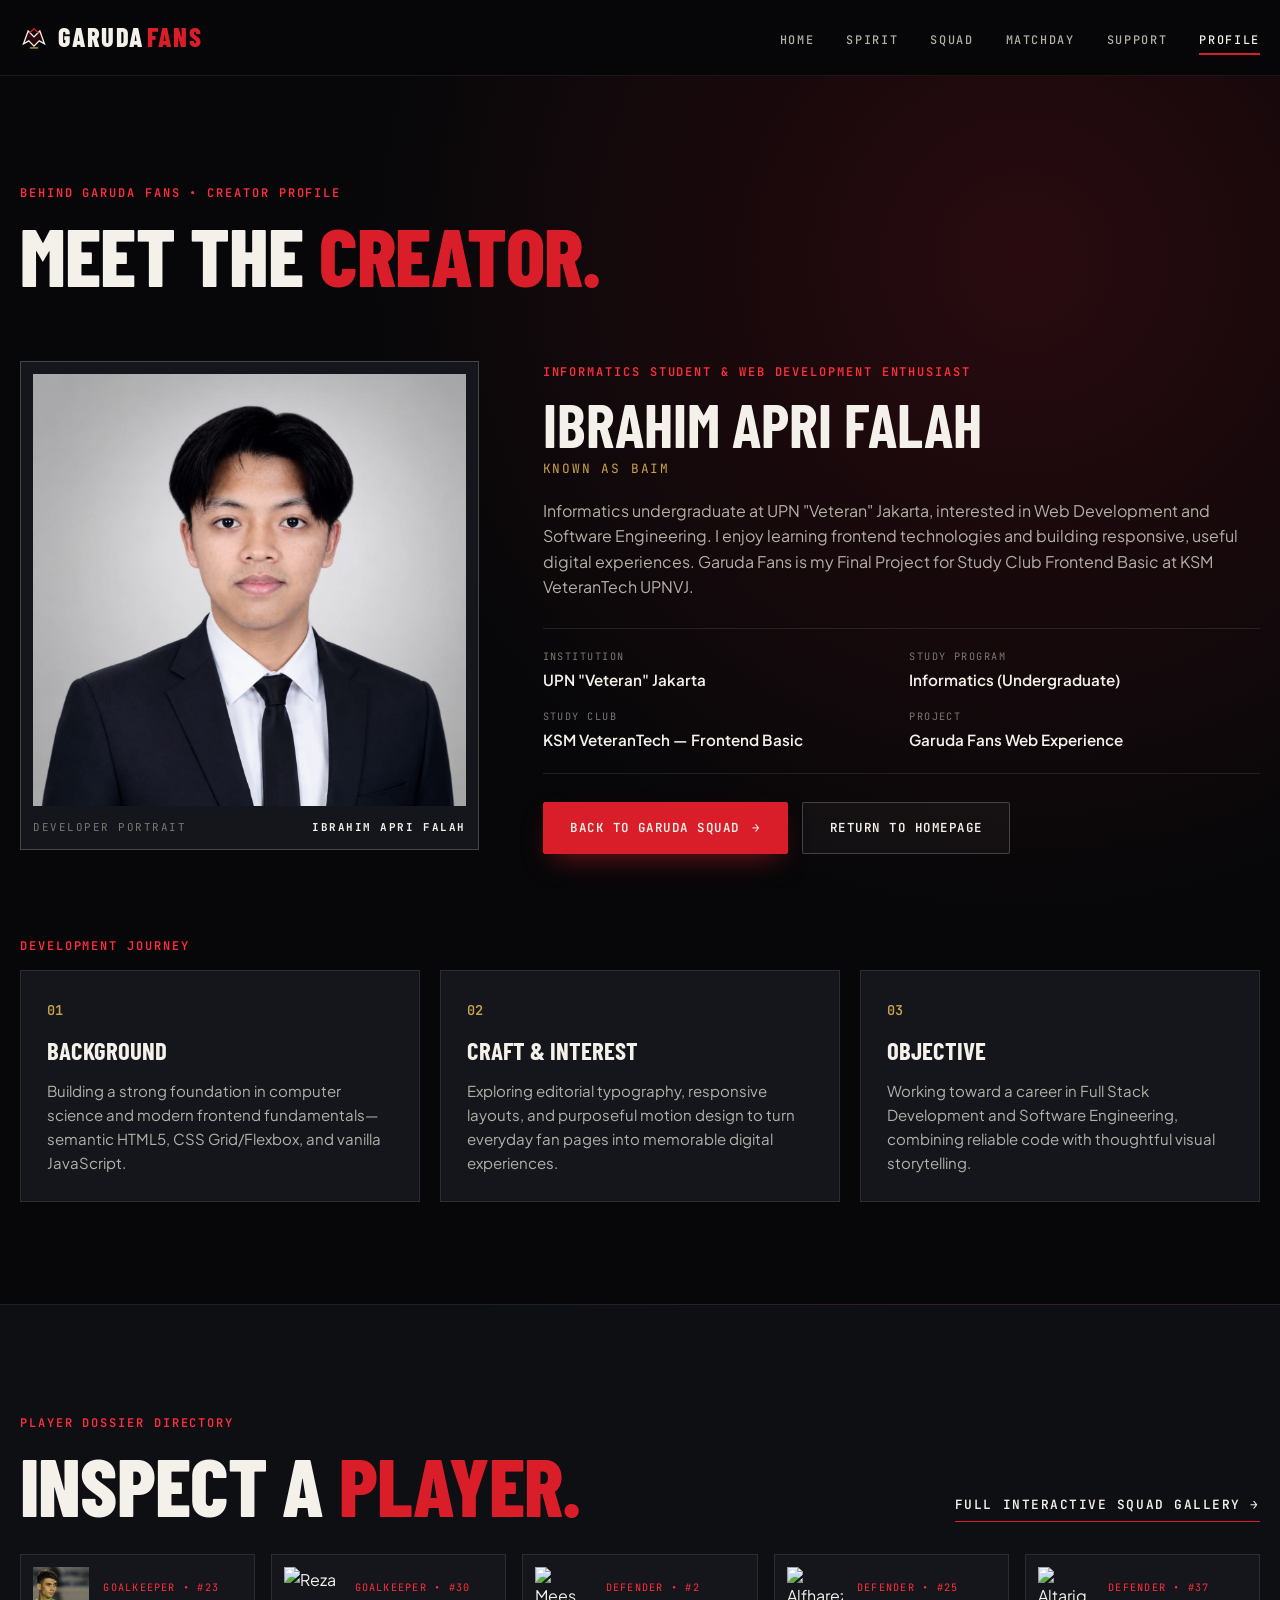
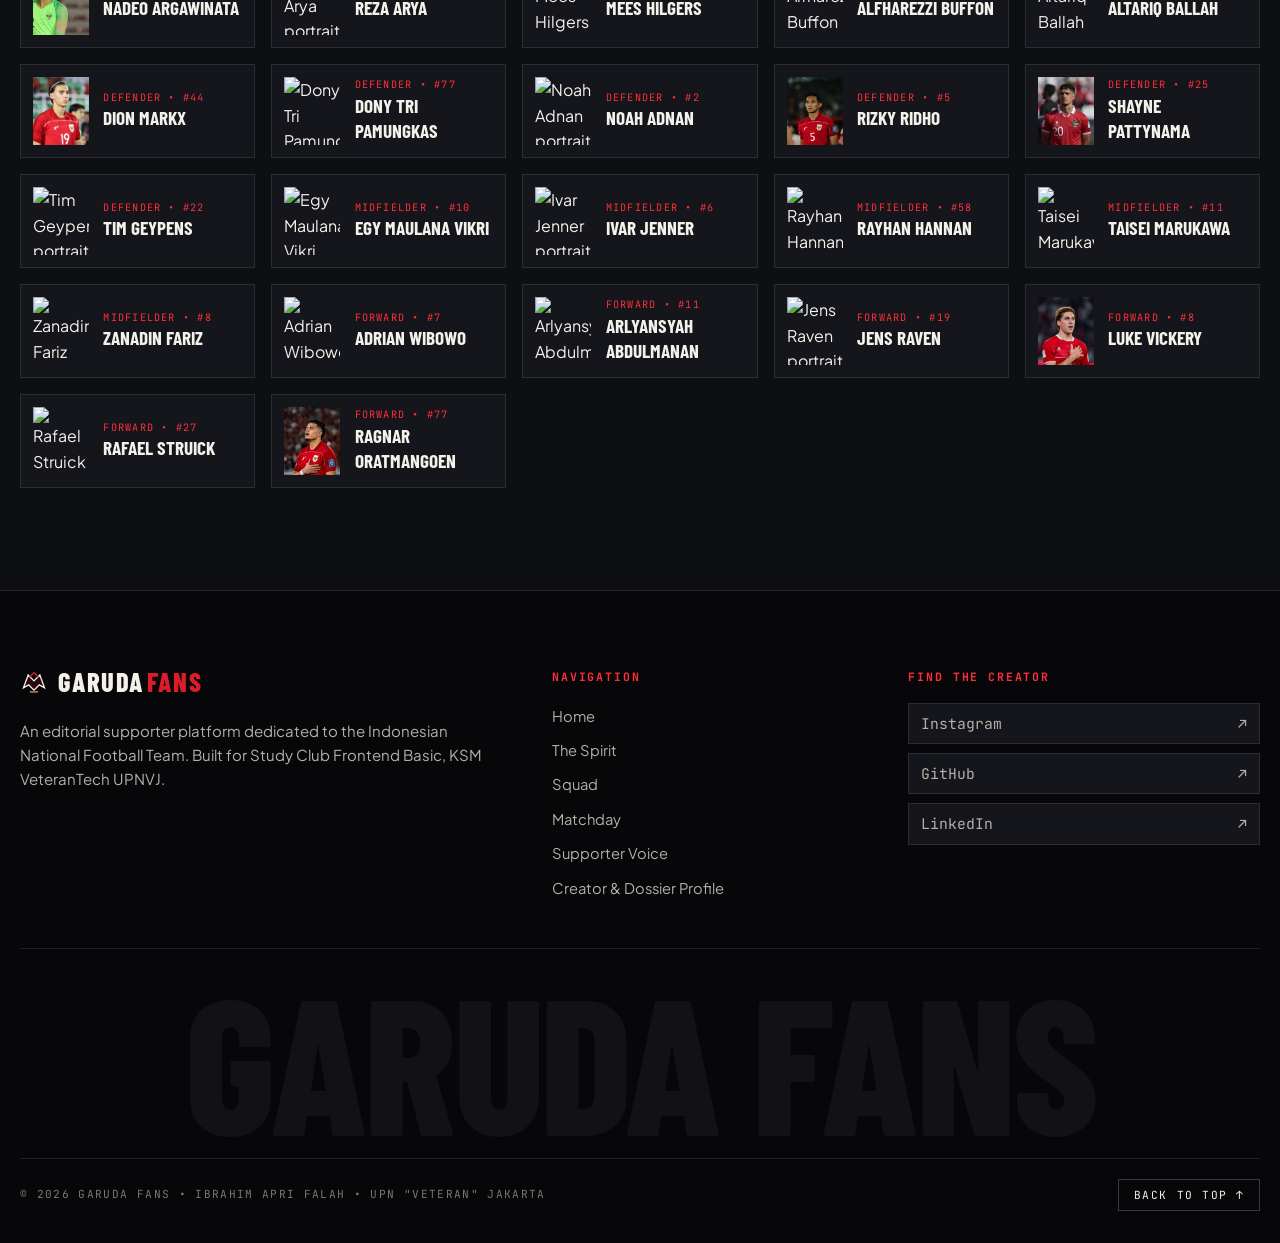
==== commit 2fc540f8: "Refactor code structure for improved readability and maintainability" ====
--- a/profile.html
+++ b/profile.html
@@ -91,28 +91,28 @@
             <div class="dossier-content">
               <span class="section-index" id="dossier-position">POSITION</span>
               <h1 class="display-heading dossier-name" id="dossier-name">
-                Player Name
+                Player dossier
               </h1>
               <p class="dossier-bio" id="dossier-bio">
-                Verified player note appears here.
+                Player information is loaded from the November 2026 training-camp list.
               </p>
 
               <dl class="dossier-specs">
                 <div class="spec-item">
-                  <dt>SQUAD NUMBER</dt>
-                  <dd id="dossier-number">TBA</dd>
+                  <dt>SHIRT NUMBER</dt>
+                  <dd id="dossier-number">Not listed in the training-camp announcement</dd>
                 </div>
                 <div class="spec-item">
                   <dt>POSITION</dt>
                   <dd id="dossier-role">-</dd>
                 </div>
                 <div class="spec-item">
-                  <dt>NATIONAL TEAM</dt>
-                  <dd>Indonesia</dd>
-                </div>
-                <div class="spec-item">
-                  <dt>VERIFIED STATS</dt>
-                  <dd id="dossier-stats">Official stats TBA (Placeholder)</dd>
+                  <dt>CLUB AT NOVEMBER 2026 CALL-UP</dt>
+                  <dd id="dossier-club">—</dd>
+                </div>
+                <div class="spec-item">
+                  <dt>TRAINING CAMP NOTE</dt>
+                  <dd id="dossier-stats">November 2026 training-camp selection.</dd>
                 </div>
               </dl>
 
@@ -154,14 +154,15 @@
             </figure>
 
             <div class="creator-details hero-animate">
-              <span class="mono-kicker">FRONT-END DEVELOPER &amp; DESIGNER</span>
+              <span class="mono-kicker">INFORMATICS STUDENT &amp; WEB DEVELOPMENT ENTHUSIAST</span>
               <h2>Ibrahim Apri Falah</h2>
               <p class="creator-alias">Known as Baim</p>
               <p class="creator-summary">
-                Undergraduate Informatics student at UPN "Veteran" Jakarta with a
-                focus on building responsive, expressive, and maintainable web
-                interfaces. Garuda Fans was crafted as the Final Project for Study
-                Club Frontend Basic at KSM VeteranTech UPNVJ.
+                Informatics undergraduate at UPN "Veteran" Jakarta, interested in
+                Web Development and Software Engineering. I enjoy learning
+                frontend technologies and building responsive, useful digital
+                experiences. Garuda Fans is my Final Project for Study Club
+                Frontend Basic at KSM VeteranTech UPNVJ.
               </p>
 
               <dl class="creator-meta-grid">
@@ -221,8 +222,9 @@
                 <span class="pillar-num">03</span>
                 <h3>OBJECTIVE</h3>
                 <p>
-                  Growing into a skilled software engineer who combines clean code
-                  structure with thoughtful visual storytelling.
+                  Working toward a career in Full Stack Development and Software
+                  Engineering, combining reliable code with thoughtful visual
+                  storytelling.
                 </p>
               </article>
             </div>
@@ -289,39 +291,30 @@
           </div>
 
           <div class="footer-col">
-            <h3>SOCIAL PLACEHOLDERS</h3>
-            <p class="footer-placeholder-note">
-              External links below are placeholders for the project owner to fill
-              in.
-            </p>
-            <ul class="social-placeholders">
+            <h3>FIND THE CREATOR</h3>
+            
+            <ul class="creator-social-links">
               <li>
                 <a
-                  href="#social-instagram-placeholder"
-                  class="social-link"
-                  data-placeholder-link="Instagram"
-                >
-                  <span>Instagram [Placeholder URL]</span>
+                  href="https://www.instagram.com/ibrahiimfaalah/"
+                  class="social-link" target="_blank" rel="noopener noreferrer">
+                  <span>Instagram</span>
                   <span aria-hidden="true">↗</span>
                 </a>
               </li>
               <li>
                 <a
-                  href="#social-github-placeholder"
-                  class="social-link"
-                  data-placeholder-link="GitHub"
-                >
-                  <span>GitHub [Placeholder URL]</span>
+                  href="https://github.com/IbrahimApriFalah"
+                  class="social-link" target="_blank" rel="noopener noreferrer">
+                  <span>GitHub</span>
                   <span aria-hidden="true">↗</span>
                 </a>
               </li>
               <li>
                 <a
-                  href="#social-linkedin-placeholder"
-                  class="social-link"
-                  data-placeholder-link="LinkedIn"
-                >
-                  <span>LinkedIn [Placeholder URL]</span>
+                  href="https://www.linkedin.com/in/ibrahim-apri-falah/"
+                  class="social-link" target="_blank" rel="noopener noreferrer">
+                  <span>LinkedIn</span>
                   <span aria-hidden="true">↗</span>
                 </a>
               </li>
